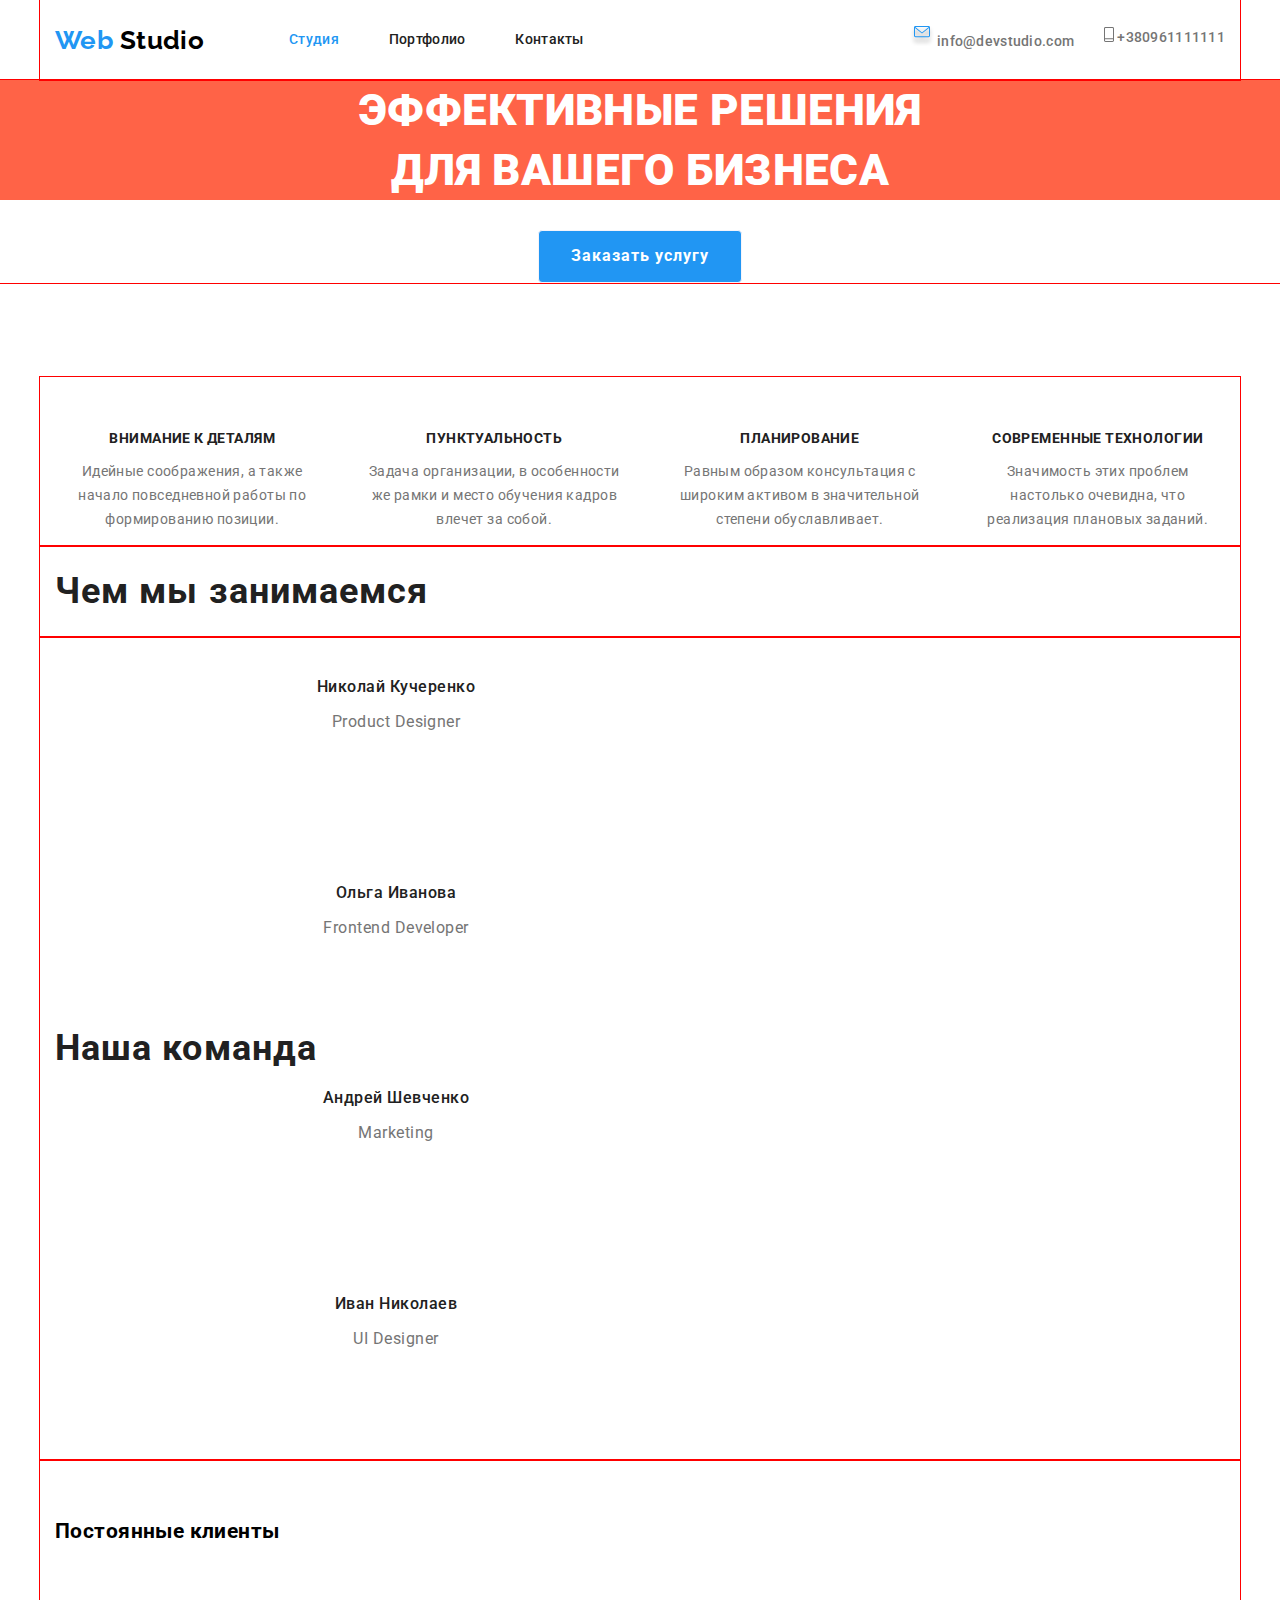
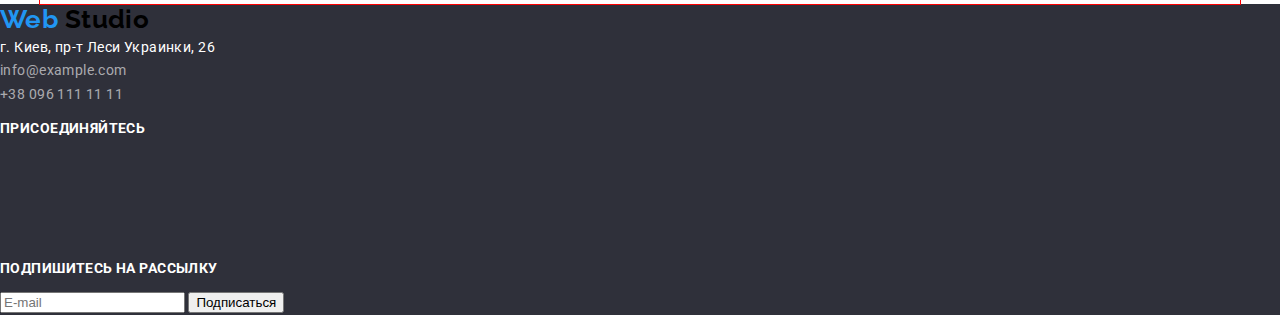
==== index.html @ f242a10a "новые правки" ====
<!DOCTYPE html>
<html lang="en">
  <head>
    <meta charset="UTF-8" />
    <meta name="viewport" content="width=device-width, initial-scale=1.0" />
    <title>ДЗ2</title>
    <link
      href="https://fonts.googleapis.com/css2?family=Raleway:wght@700&family=Roboto:wght@400;500;700;900&display=swap"
      rel="stylesheet"
    />
    <link
      rel="stylesheet"
      href="https://cdnjs.cloudflare.com/ajax/libs/normalize/8.0.1/normalize.min.css"
    />

    <link rel="stylesheet" href="./css/styles.css" />
  </head>
  <body>
    <!--Шапка сайта-->

    <header class="page-header">
      <div class="container">
        <nav class="header-nav">
          <a class="logo" href=""
            >Web
            <span class="logo-st">Studio</span>
          </a>
          <ul class="site-navigation">
            <li class="item">
              <a href="" class="link current">Студия</a>
            </li>
            <li class="item">
              <a href="./portfolio.html" class="link">Портфолио</a>
            </li>
            <li class="item"><a href="" class="link">Контакты</a></li>
          </ul>
        </nav>

        <address class="header-address">
          <ul class="contacts-nav">
            <li class="item">
              <a href="mailto:info@devstudio.com" class="link"
                ><img src="./images/envelope (hover).svg" alt="" />
                info@devstudio.com</a
              >
            </li>
            <li class="item">
              <a href="tel:+380961111111" class="link"
                ><img src="./images/Vector.svg" alt="" /> +380961111111</a
              >
            </li>
          </ul>
        </address>
      </div>
    </header>

    <main>
      <!--Header-->
      <section class="header">
        <h1 class="header-title">
          эффективные решения<br />
          для вашего бизнеса
        </h1>
        <a href="" class="button primary link"> Заказать услугу</a>
      </section>
      <!--Features-->
      <section class="features">
        <div class="container things">
          <ul class="features-list">
            <li class="item">
              <img src="./images/antenna1.svg" alt="" class="img" />
              <h3 class="title">Внимание к деталям</h3>
              <p class="features-dscrp">
                Идейные соображения, а также начало повседневной работы по
                формированию позиции.
              </p>
            </li>
            <li class="item">
              <img src="./images/clock1.svg" alt="" class="img" />
              <h3 class="title">Пунктуальность</h3>
              <p class="features-dscrp">
                Задача организации, в особенности же рамки и место обучения
                кадров влечет за собой.
              </p>
            </li>
            <li class="item">
              <img src="./images/diagram1.svg" alt="" class="img" />
              <h3 class="title">Планирование</h3>
              <p class="features-dscrp">
                Равным образом консультация с широким активом в значительной
                степени обуславливает.
              </p>
            </li>
            <li class="item">
              <img src="./images/astronaut1.svg" alt="" class="img" />
              <h3 class="title">Современные технологии</h3>
              <p class="features-dscrp">
                Значимость этих проблем настолько очевидна, что реализация
                плановых заданий.
              </p>
            </li>
          </ul>
        </div>
      </section>
      <!--Чем мы занимаемся-->
      <section class="section">
        <div class="container">
          <h2 class="section-title">Чем мы занимаемся</h2>
          <ul class="activities list">
            <li>
              <a href="" class="activities-dscrp">Десктопные приложения</a>
              <img src="./images/box1.svg" alt="" />
            </li>
            <li>
              <a href="" class="activities-dscrp">Мобильные приложения</a
              ><img src="./images/box2.svg" alt="" />
            </li>
            <li>
              <a href="" class="activities-dscrp">Дизайнерские решения</a>
              <img src="./images/box3.svg" alt="" />
            </li>
          </ul>
        </div>
      </section>
      <!--Наша команда-->
      <section class="section">
        <div class="container">
          <h2 class="section-title">Наша команда</h2>
          <ul class="command list">
            <li>
              <img src="./images/John.svg" alt="" />
              <h3 class="command-title">Николай Кучеренко</h3>
              <p class="command-dscrp">Product Designer</p>
              <ul class="social-links list">
                <li>
                  <a href="http://instagram.com" class="social" target="_blank"
                    ><img src="./images/Ellipse.svg" alt=""
                  /></a>
                </li>
                <li>
                  <a href="http://twitter.com" class="social" target="_blank"
                    ><img src="./images/Ellipse2.svg" alt=""
                  /></a>
                </li>
                <li>
                  <a href="http://facebook.com" class="social" target="_blank"
                    ><img src="./images/Ellipse3.svg" alt=""
                  /></a>
                </li>
                <li>
                  <a href="http://linkedin.com" class="social" target="_blank"
                    ><img src="./images/Ellipse4.svg" alt=""
                  /></a>
                </li>
              </ul>
            </li>
            <li>
              <img src="./images/Marta.svg" alt="" />
              <h3 class="command-title">Ольга Иванова</h3>
              <p class="command-dscrp">Frontend Developer</p>
              <ul class="social-links list">
                <li>
                  <a href="http://instagram.com" class="social" target="_blank"
                    ><img src="./images/Ellipse.svg" alt=""
                  /></a>
                </li>
                <li>
                  <a href="http://twitter.com" class="social" target="_blank"
                    ><img src="./images/Ellipse2.svg" alt=""
                  /></a>
                </li>
                <li>
                  <a href="http://facebook.com" class="social" target="_blank"
                    ><img src="./images/Ellipse3.svg" alt=""
                  /></a>
                </li>
                <li>
                  <a href="http://linkedin.com" class="social" target="_blank"
                    ><img src="./images/Ellipse4.svg" alt=""
                  /></a>
                </li>
              </ul>
            </li>
            <li>
              <img src="./images/Robert.svg" alt="" />
              <h3 class="command-title">Андрей Шевченко</h3>
              <p class="command-dscrp">Marketing</p>
              <ul class="social-links list">
                <li>
                  <a href="http://instagram.com" class="social"
                    ><img src="./images/Ellipse.svg" alt=""
                  /></a>
                </li>
                <li>
                  <a href="http://twitter.com " class="social" target="_blank"
                    ><img src="./images/Ellipse2.svg" alt=""
                  /></a>
                </li>
                <li>
                  <a href="http://facebook.com" class="social" target="_blank"
                    ><img src="./images/Ellipse3.svg" alt=""
                  /></a>
                </li>
                <li>
                  <a href="http://linkedin.com" class="social" target="_blank"
                    ><img src="./images/Ellipse4.svg" alt=""
                  /></a>
                </li>
              </ul>
            </li>
            <li>
              <img src="./images/Martin.svg" alt="" />
              <h3 class="command-title">Иван Николаев</h3>
              <p class="command-dscrp">UI Designer</p>
              <ul class="social-links list">
                <li>
                  <a href="http://instagram.com" class="social" target="_blank"
                    ><img src="./images/Ellipse.svg" alt=""
                  /></a>
                </li>
                <li>
                  <a href="http://twitter.com" class="social" target="_blank"
                    ><img src="./images/Ellipse2.svg" alt=""
                  /></a>
                </li>
                <li>
                  <a href="http://facebook.com" class="social" target="_blank"
                    ><img src="./images/Ellipse3.svg" alt=""
                  /></a>
                </li>
                <li>
                  <a href="http://linkedin.com" class="social" target="_blank"
                    ><img src="./images/Ellipse4.svg" alt=""
                  /></a>
                </li>
              </ul>
            </li>
          </ul>
        </div>
      </section>
      <!--Постоянные клиенты-->
      <section class="section">
        <div class="container">
          <h2 class="Section-title">Постоянные клиенты</h2>
          <ul class="clients list">
            <li>
              <a href=""><img src="./images/Client1.svg" alt="" /></a>
            </li>
            <li>
              <a href=""><img src="./images/Client2.svg" alt="" /></a>
            </li>
            <li>
              <a href=""><img src="./images/Client3.svg" alt="" /></a>
            </li>
            <li>
              <a href=""><img src="./images/Client4.svg" alt="" /></a>
            </li>
            <li>
              <a href=""><img src="./images/Client5.svg" alt="" /></a>
            </li>
            <li>
              <a href=""><img src="./images/Client6.svg" alt="" /></a>
            </li>
          </ul>
        </div>
      </section>
    </main>
    <!--Футер-->
    <footer class="footer">
      <a href="" class="logo">
        <span class="logo-web">Web</span>
        <span class="logo-st">Studio</span>
      </a>
      <address>
        <ul class="adress list">
          <li>
            <span class="adress-title"
              >г. Киев, пр-т Леси Украинки, 26 <br
            /></span>
          </li>
          <li>
            <a href="mailto:info@devstudio.com" class="contacts"
              >info@example.com<br
            /></a>
          </li>
          <li>
            <a href="tel:+380961111111" class="contacts"
              >+38 096 111 11 11<br
            /></a>
          </li>
        </ul>
      </address>
      <h3 class="join">Присоединяйтесь</h3>
      <ul class="social-links list">
        <li>
          <a href="http://instagram.com" class="social" target="_blank"
            ><img src="./images/Ellipse.svg" alt=""
          /></a>
        </li>
        <li>
          <a href="http://twitter.com" class="social" target="_blank"
            ><img src="./images/Ellipse2.svg" alt=""
          /></a>
        </li>
        <li>
          <a href="http://facebook.com" class="social" target="_blank"
            ><img src="./images/Ellipse3.svg" alt=""
          /></a>
        </li>
        <li>
          <a href="http://linkedin.com" class="social" target="_blank"
            ><img src="./images/Ellipse4.svg" alt=""
          /></a>
        </li>
      </ul>
      <h3 class="join-action">Подпишитесь на рассылку</h3>
      <input type="text" placeholder="E-mail" name="Email" id="Email-input" />
      <input type="submit" value="Подписаться" />
    </footer>
  </body>
</html>
---- css/styles.css ----
:root {
  --primary-text-color: #ffffff;
  --title-text-color: #212121;
  --accent: #2196f3;
  --desciption-color: #757575;
}
/*цвет основного текста 
color: #212121*/
/* цветвторичного цвета color: #757575;*/
/* color: #757575*/
/*акцент color: #2196F3;*/

html {
  box-sizing: border-box;
}

*,
*::before,
*::after {
  box-sizing: inherit;
}

body {
  background-color: #ffffff;
  font-family: Roboto, sans-serif;
  margin: 0px;
  font-family: Roboto, sans-serif;
  font-style: normal;
  font-weight: 400;
  font-size: 14px;
  line-height: 1.71;
  letter-spacing: 0.03em;
}

.list {
  list-style: none;
  padding: 0px;
  margin: 0px;
}

.header-nav {
  display: flex;
  align-items: center;
}

.logo {
  margin-right: 85px;
  font-family: Raleway;
  font-style: normal;
  font-weight: bold;
  font-size: 26px;
  line-height: 1.19;
  text-decoration: none;
  color: #2196f3;
  /*padding-top: 24px;
  padding-bottom: 25px;
  padding-left: 215px;*/
}

.container {
  margin: 0 auto;
  width: 1200px;
  padding-left: 15px;
  padding-right: 15px;
  outline: 1px solid red;
  display: flex;
  align-items: center;
  text-align: center;
}

.logo-st {
  color: #000000;
}

/* SIte nav*/
.site-navigation {
  margin-top: 0;
  margin-bottom: 0;
  padding-left: 0;
  display: flex;
  list-style-type: none;
}

.site-navigation .item:not(:first-child) {
  margin-left: 50px;
}

.site-navigation .link {
  display: block;
  color: var(--title-text-color);
  text-decoration: none;
  padding-top: 32px;
  padding-bottom: 32px;
  line-height: 1.14;
  letter-spacing: 0.02em;
  font-weight: 500;
}

.site-navigation .link:hover,
.site-navigation .link:focus {
  color: var(--accent);
}

.site-navigation .current {
  color: var(--accent);
}

.header-address {
  margin-left: auto;
}

.contacts-nav {
  display: flex;
  list-style-type: none;
  margin-top: 0;
  margin-bottom: 0;
  padding-left: 0;
}

.contacts-nav > .item:not(:first-child) {
  margin-left: 30px;
}

.contacts-nav .link {
  color: #757575;
  text-decoration: none;
  letter-spacing: 0.02em;
  font-style: normal;
  font-weight: 500;
  line-height: 1.14;
}

.contacts-nav .link:hover,
.contacts-nav .link:focus {
  color: var(--accent);
}

.section-title {
  color: var(--title-text-color);
}

.header {
  text-align: center;
  outline: 1px solid red;
}

.header-title {
  color: #ffffff;
  font-weight: 900;
  font-size: 44px;
  line-height: 1.37;
  text-transform: uppercase;
  margin-top: 0px;
  margin-bottom: 30px;
  background-color: tomato;
}

.header .link {
  font-weight: bold;
  font-size: 16px;
  line-height: 30px;
  letter-spacing: 0.06em;
  text-decoration: none;
}

.container.things {
  margin: 0 auto;
  width: 1200px;
  padding-left: 15px;
  padding-right: 15px;
  display: flex;
  align-items: center;
  text-align: center;
}

.features {
  padding-top: 94px;
}

.features-list {
  list-style: none;
  display: flex;
  padding-left: 0;
  margin-top: 0;
  margin-bottom: 0;
  align-items: center;
}

.features-list.item {
  min-width: 270px;
}

.features-list .item:not(:first-child) {
  margin-left: 30px;
}
.features-list .title {
  color: var(--title-text-color);
  font-family: Roboto;
  font-weight: bold;
  font-size: 14px;
  line-height: 1.14;
  letter-spacing: 0.03em;
  text-transform: uppercase;
}

.title {
  font-weight: 700;
  font-size: 14px;
  line-height: 1.14;
  text-transform: uppercase;
  margin-top: 30px;
  margin-bottom: 0px;
}

.features.features-dscrp {
  margin-top: 10px;
  margin-bottom: 0;
}

.header .link {
  color: #ffffff;
}

.section-title {
  font-weight: bold;
  font-size: 36px;
  line-height: 0.86;
  text-align: center;
  letter-spacing: 0.03em;
}

.features .title {
  font-weight: bold;
  font-size: 14px;
  line-height: 1.14;
  letter-spacing: 0.03em;
  text-transform: uppercase;
}

.activities-dscrp {
  color: var(--primary-text-color);
  font-weight: bold;
  font-size: 14px;
  line-height: 1.14;
  text-align: center;
  letter-spacing: 0.03em;
  text-transform: uppercase;
  text-decoration: none;
}

.command-title {
  font-weight: 500;
  font-size: 16px;
  line-height: 1.19;
  letter-spacing: 0.03em;
}

.command-dscrp {
  font-size: 16px;
  line-height: 1.19;
  letter-spacing: 0.03em;
}

.variables {
  font-weight: 500;
  text-align: center;
  letter-spacing: 0.03em;
  font-family: Roboto, sans-serif;
  font-size: 16px;
  line-height: 1.88;
}

.text {
  font-family: Roboto;
  font-style: normal;
  font-weight: 500;
  font-size: 16px;
  line-height: 1.88;
  text-align: center;
  letter-spacing: 0.03em;
}
.button {
}

.button-secondary {
  color: var(--title-text-color);
  background-color: #f5f4fa;
  font-size: 16px;
  line-height: 1.88;
  border-radius: 4px;
  padding-top: 10px;
  padding-right: 32px;
  padding-bottom: 10px;
  padding-left: 32px;
  display: inline-block;
  min-width: 200px;

  border: 1px solid transparent;
}

.button.primary {
  color: var(--primary-text-color);
  background-color: var(--accent);
  font-weight: 700;
  font-size: 16px;
  line-height: 1.88;
  align-items: center;
  letter-spacing: 0.06em;
  border-radius: 4px;
  text-decoration: none;
  min-width: 200px;
  padding: 10px 32px;
  display: inline-block;
  min-width: 200px;
  text-align: center;
  border: 1px solid #f5f4fa;
}

.features-dscrp {
  color: var(--desciption-color);
}

.command-title {
  color: var(--title-text-color);
}

.command-dscrp {
  color: var(--desciption-color);
}

.social {
  text-decoration: none;
}

.adress-title {
  color: var(--primary-text-color);
  font-size: 14px;
  line-height: 1.7;
  letter-spacing: 0.03em;
}

.contacts {
  color: rgba(255, 255, 255, 0.6);
  font-size: 14px;
  line-height: 1.7;
  letter-spacing: 0.03em;
  text-decoration: none;
}

.join {
  color: var(--primary-text-color);
  ont-weight: bold;
  font-size: 14px;
  line-height: 1.14;
  letter-spacing: 0.03em;
  text-transform: uppercase;
}

.join-action {
  color: var(--primary-text-color);
  font-weight: bold;
  font-size: 14px;
  line-height: 1.14;
  letter-spacing: 0.03em;
  text-transform: uppercase;
}

.category-title {
  color: var(--title-text-color);
}

.examples-title {
  color: var(--title-text-color);
  font-weight: bold;
  font-size: 18px;
  line-height: 2;
  letter-spacing: 0.06em;
  text-decoration: none;
}

.examples-dscrp {
  color: var(--desciption-color);
  font-size: 16px;
  line-height: 1.88;
  letter-spacing: 0.03em;
  text-decoration: none;
}

.examples .list {
  text-decoration: none;
}

.underline {
  text-decoration: none;
}

.footer {
  background-color: #2f303a;
}

.contacts {
  font-style: normal;
  font-size: 14px;
  line-height: 1.7;
  letter-spacing: 0.03em;
}

.adress-title {
  font-style: normal;
  font-size: 14px;
  line-height: 1.7;
  letter-spacing: 0.03em;
}
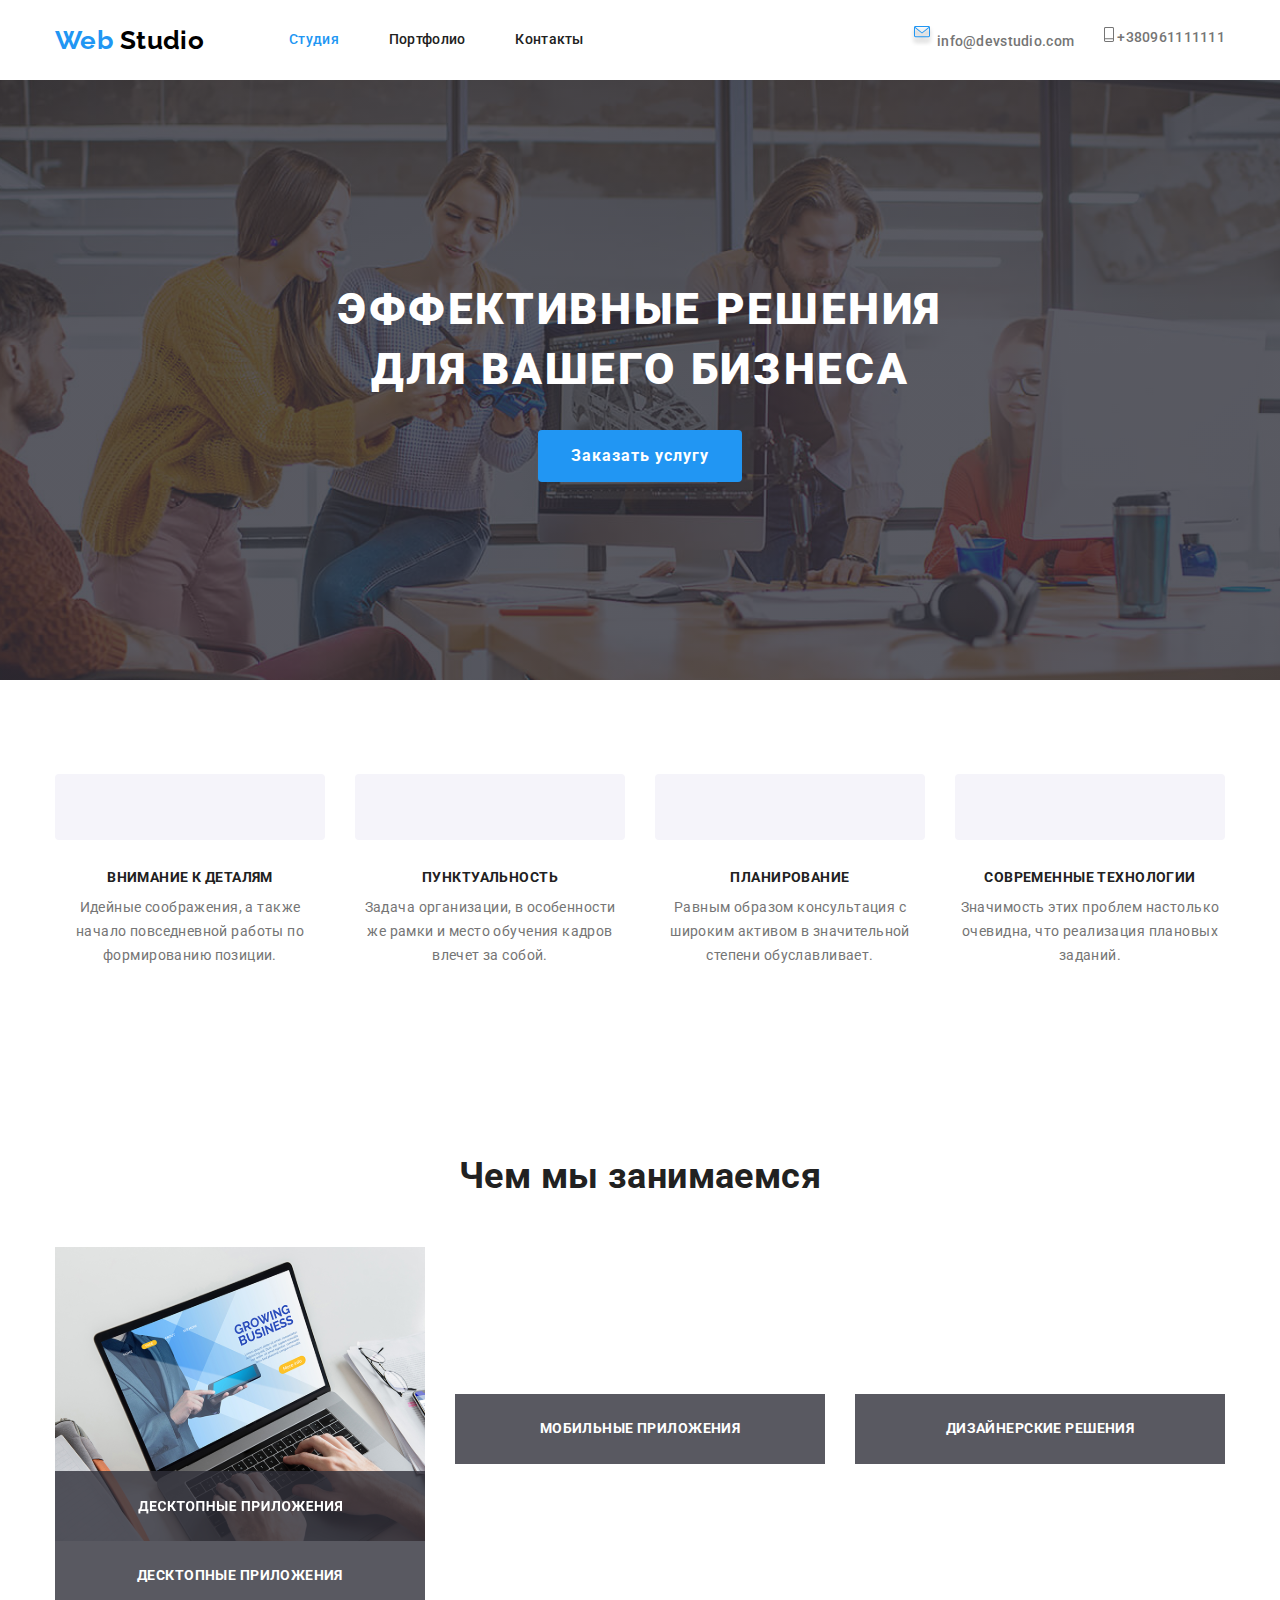
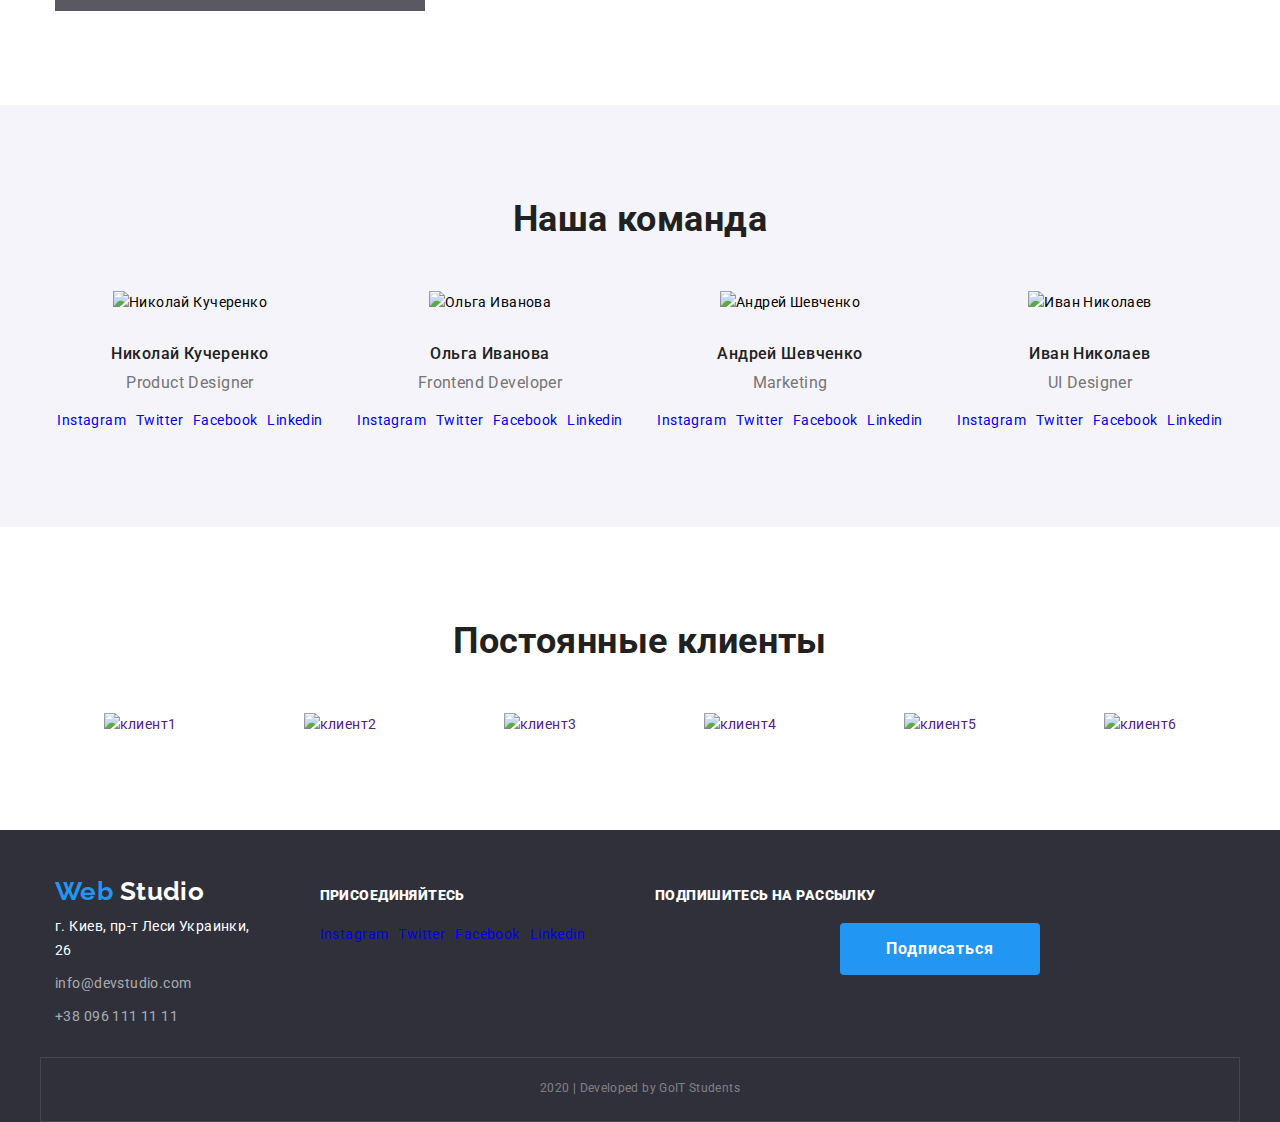
==== commit 40c84c57: "добавил фоны и новые правки" ====
--- a/index.html
+++ b/index.html
@@ -1,53 +1,54 @@
 <!DOCTYPE html>
-<html lang="en">
+<html lang="ru">
   <head>
     <meta charset="UTF-8" />
     <meta name="viewport" content="width=device-width, initial-scale=1.0" />
-    <title>ДЗ2</title>
+    <title>Дз3</title>
     <link
-      href="https://fonts.googleapis.com/css2?family=Raleway:wght@700&family=Roboto:wght@400;500;700;900&display=swap"
+      href="https://fonts.googleapis.com/css2?family=Raleway:wght@700&family=Roboto:wght@400;500;700&display=swap"
       rel="stylesheet"
     />
     <link
       rel="stylesheet"
-      href="https://cdnjs.cloudflare.com/ajax/libs/normalize/8.0.1/normalize.min.css"
+      href="https://cdnjs.cloudflare.com/ajax/libs/modern-normalize/0.6.0/modern-normalize.css"
     />
-
     <link rel="stylesheet" href="./css/styles.css" />
   </head>
+
   <body>
-    <!--Шапка сайта-->
-
+    <!-- Шапка страницы -->
     <header class="page-header">
-      <div class="container">
+      <div class="container header">
         <nav class="header-nav">
-          <a class="logo" href=""
-            >Web
-            <span class="logo-st">Studio</span>
+          <a class="logo" href="./index.html">
+            Web
+            <span class="studio">Studio</span>
           </a>
           <ul class="site-navigation">
             <li class="item">
-              <a href="" class="link current">Студия</a>
+              <a href="./index.html" class="link current">Студия</a>
             </li>
             <li class="item">
               <a href="./portfolio.html" class="link">Портфолио</a>
             </li>
-            <li class="item"><a href="" class="link">Контакты</a></li>
+            <li class="item">
+              <a href="" class="link">Контакты</a>
+            </li>
           </ul>
         </nav>
-
         <address class="header-address">
-          <ul class="contacts-nav">
-            <li class="item">
-              <a href="mailto:info@devstudio.com" class="link"
-                ><img src="./images/envelope (hover).svg" alt="" />
-                info@devstudio.com</a
-              >
-            </li>
-            <li class="item">
-              <a href="tel:+380961111111" class="link"
-                ><img src="./images/Vector.svg" alt="" /> +380961111111</a
-              >
+          <ul class="site-contacts">
+            <li class="item">
+              <a href="mailto:info@devstudio.com" class="link">
+                <img src="./images/envelope (hover).svg" alt="Отправить мейл" />
+                info@devstudio.com
+              </a>
+            </li>
+            <li class="item">
+              <a href="tel:+380961111111" class="link">
+                <img src="./images/Vector.svg" alt="Позвонить" />
+                +380961111111
+              </a>
             </li>
           </ul>
         </address>
@@ -55,46 +56,47 @@
     </header>
 
     <main>
-      <!--Header-->
-      <section class="header">
-        <h1 class="header-title">
+      <!--Начало контента-->
+      <section class="hero">
+        <h1 class="hero-title">
           эффективные решения<br />
           для вашего бизнеса
         </h1>
-        <a href="" class="button primary link"> Заказать услугу</a>
-      </section>
-      <!--Features-->
-      <section class="features">
-        <div class="container things">
-          <ul class="features-list">
-            <li class="item">
-              <img src="./images/antenna1.svg" alt="" class="img" />
-              <h3 class="title">Внимание к деталям</h3>
-              <p class="features-dscrp">
+        <a class="button primary" href="">Заказать услугу</a>
+      </section>
+      <!--Наши функции-->
+      <section class="section">
+        <div class="container features">
+          <h2 class="section-title invisible">Наши функции</h2>
+          <ul class="section-list">
+            <li class="item">
+              <img src="./images/antenna1.svg" alt="" class="border-img" />
+              <h3 class="section-subtitle">Внимание к деталям</h3>
+              <p class="function-description">
                 Идейные соображения, а также начало повседневной работы по
                 формированию позиции.
               </p>
             </li>
             <li class="item">
-              <img src="./images/clock1.svg" alt="" class="img" />
-              <h3 class="title">Пунктуальность</h3>
-              <p class="features-dscrp">
+              <img src="./images/clock1.svg" alt="" class="border-img" />
+              <h3 class="section-subtitle">Пунктуальность</h3>
+              <p class="function-description">
                 Задача организации, в особенности же рамки и место обучения
                 кадров влечет за собой.
               </p>
             </li>
             <li class="item">
-              <img src="./images/diagram1.svg" alt="" class="img" />
-              <h3 class="title">Планирование</h3>
-              <p class="features-dscrp">
+              <img src="./images/diagram1.svg" alt="" class="border-img" />
+              <h3 class="section-subtitle">Планирование</h3>
+              <p class="function-description">
                 Равным образом консультация с широким активом в значительной
                 степени обуславливает.
               </p>
             </li>
             <li class="item">
-              <img src="./images/astronaut1.svg" alt="" class="img" />
-              <h3 class="title">Современные технологии</h3>
-              <p class="features-dscrp">
+              <img src="./images/astronaut1.svg" alt="" class="border-img" />
+              <h3 class="section-subtitle">Современные технологии</h3>
+              <p class="function-description">
                 Значимость этих проблем настолько очевидна, что реализация
                 плановых заданий.
               </p>
@@ -104,134 +106,148 @@
       </section>
       <!--Чем мы занимаемся-->
       <section class="section">
-        <div class="container">
+        <div class="container works">
           <h2 class="section-title">Чем мы занимаемся</h2>
-          <ul class="activities list">
-            <li>
-              <a href="" class="activities-dscrp">Десктопные приложения</a>
-              <img src="./images/box1.svg" alt="" />
-            </li>
-            <li>
-              <a href="" class="activities-dscrp">Мобильные приложения</a
-              ><img src="./images/box2.svg" alt="" />
-            </li>
-            <li>
-              <a href="" class="activities-dscrp">Дизайнерские решения</a>
-              <img src="./images/box3.svg" alt="" />
+          <ul class="section-list">
+            <li class="item">
+              <a class="link" href="">
+                <img src="./images/box1.svg" alt="" width="370" class="img" />
+              </a>
+              <h3 class="section-subtitle work">Десктопные приложения</h3>
+            </li>
+            <li class="item">
+              <a class="link" href="">
+                <img src="./images/box2.svg" alt="" width="370" class="img" />
+              </a>
+              <h3 class="section-subtitle work">Мобильные приложения</h3>
+            </li>
+            <li class="item">
+              <a class="link" href="">
+                <img src="./images/box3.svg" alt="" width="370" class="img" />
+              </a>
+              <h3 class="section-subtitle work">Дизайнерские решения</h3>
             </li>
           </ul>
         </div>
       </section>
       <!--Наша команда-->
-      <section class="section">
-        <div class="container">
+      <section class="section team-section">
+        <div class="container team">
           <h2 class="section-title">Наша команда</h2>
-          <ul class="command list">
-            <li>
-              <img src="./images/John.svg" alt="" />
-              <h3 class="command-title">Николай Кучеренко</h3>
-              <p class="command-dscrp">Product Designer</p>
-              <ul class="social-links list">
-                <li>
-                  <a href="http://instagram.com" class="social" target="_blank"
-                    ><img src="./images/Ellipse.svg" alt=""
-                  /></a>
-                </li>
-                <li>
-                  <a href="http://twitter.com" class="social" target="_blank"
-                    ><img src="./images/Ellipse2.svg" alt=""
-                  /></a>
-                </li>
-                <li>
-                  <a href="http://facebook.com" class="social" target="_blank"
-                    ><img src="./images/Ellipse3.svg" alt=""
-                  /></a>
-                </li>
-                <li>
-                  <a href="http://linkedin.com" class="social" target="_blank"
-                    ><img src="./images/Ellipse4.svg" alt=""
-                  /></a>
+          <ul class="section-list">
+            <li class="item">
+              <img
+                src="./images/John.svg"
+                alt="Николай Кучеренко"
+                width="270"
+              />
+              <h3 class="section-subtitle team">Николай Кучеренко</h3>
+              <p class="position">Product Designer</p>
+              <ul class="icon">
+                <li class="icon-item">
+                  <a class="social-links" href="https://www.instagram.com/">
+                    Instagram
+                  </a>
+                </li>
+                <li class="icon-item">
+                  <a class="social-links" href="https://twitter.com/"
+                    >Twitter
+                  </a>
+                </li>
+                <li class="icon-item">
+                  <a class="social-links" href="https://www.facebook.com/">
+                    Facebook
+                  </a>
+                </li>
+                <li class="icon-item">
+                  <a class="social-links" href="https://www.linkedin.com/">
+                    Linkedin
+                  </a>
                 </li>
               </ul>
             </li>
-            <li>
-              <img src="./images/Marta.svg" alt="" />
-              <h3 class="command-title">Ольга Иванова</h3>
-              <p class="command-dscrp">Frontend Developer</p>
-              <ul class="social-links list">
-                <li>
-                  <a href="http://instagram.com" class="social" target="_blank"
-                    ><img src="./images/Ellipse.svg" alt=""
-                  /></a>
-                </li>
-                <li>
-                  <a href="http://twitter.com" class="social" target="_blank"
-                    ><img src="./images/Ellipse2.svg" alt=""
-                  /></a>
-                </li>
-                <li>
-                  <a href="http://facebook.com" class="social" target="_blank"
-                    ><img src="./images/Ellipse3.svg" alt=""
-                  /></a>
-                </li>
-                <li>
-                  <a href="http://linkedin.com" class="social" target="_blank"
-                    ><img src="./images/Ellipse4.svg" alt=""
-                  /></a>
+            <li class="item">
+              <img src="./images/Marta.svg" alt="Ольга Иванова" width="270" />
+              <h3 class="section-subtitle team">Ольга Иванова</h3>
+              <p class="position">Frontend Developer</p>
+              <ul class="icon">
+                <li class="icon-item">
+                  <a class="social-links" href="https://www.instagram.com/">
+                    Instagram
+                  </a>
+                </li>
+                <li class="icon-item">
+                  <a class="social-links" href="https://twitter.com/"
+                    >Twitter
+                  </a>
+                </li>
+                <li class="icon-item">
+                  <a class="social-links" href="https://www.facebook.com/">
+                    Facebook
+                  </a>
+                </li>
+                <li class="icon-item">
+                  <a class="social-links" href="https://www.linkedin.com/">
+                    Linkedin
+                  </a>
                 </li>
               </ul>
             </li>
-            <li>
-              <img src="./images/Robert.svg" alt="" />
-              <h3 class="command-title">Андрей Шевченко</h3>
-              <p class="command-dscrp">Marketing</p>
-              <ul class="social-links list">
-                <li>
-                  <a href="http://instagram.com" class="social"
-                    ><img src="./images/Ellipse.svg" alt=""
-                  /></a>
-                </li>
-                <li>
-                  <a href="http://twitter.com " class="social" target="_blank"
-                    ><img src="./images/Ellipse2.svg" alt=""
-                  /></a>
-                </li>
-                <li>
-                  <a href="http://facebook.com" class="social" target="_blank"
-                    ><img src="./images/Ellipse3.svg" alt=""
-                  /></a>
-                </li>
-                <li>
-                  <a href="http://linkedin.com" class="social" target="_blank"
-                    ><img src="./images/Ellipse4.svg" alt=""
-                  /></a>
+            <li class="item">
+              <img
+                src="./images/Martin.svg"
+                alt="Андрей Шевченко"
+                width="270"
+              />
+              <h3 class="section-subtitle team">Андрей Шевченко</h3>
+              <p class="position">Marketing</p>
+              <ul class="icon">
+                <li class="icon-item">
+                  <a class="social-links" href="https://www.instagram.com/">
+                    Instagram
+                  </a>
+                </li>
+                <li class="icon-item">
+                  <a class="social-links" href="https://twitter.com/"
+                    >Twitter
+                  </a>
+                </li>
+                <li class="icon-item">
+                  <a class="social-links" href="https://www.facebook.com/">
+                    Facebook
+                  </a>
+                </li>
+                <li class="icon-item">
+                  <a class="social-links" href="https://www.linkedin.com/">
+                    Linkedin
+                  </a>
                 </li>
               </ul>
             </li>
-            <li>
-              <img src="./images/Martin.svg" alt="" />
-              <h3 class="command-title">Иван Николаев</h3>
-              <p class="command-dscrp">UI Designer</p>
-              <ul class="social-links list">
-                <li>
-                  <a href="http://instagram.com" class="social" target="_blank"
-                    ><img src="./images/Ellipse.svg" alt=""
-                  /></a>
-                </li>
-                <li>
-                  <a href="http://twitter.com" class="social" target="_blank"
-                    ><img src="./images/Ellipse2.svg" alt=""
-                  /></a>
-                </li>
-                <li>
-                  <a href="http://facebook.com" class="social" target="_blank"
-                    ><img src="./images/Ellipse3.svg" alt=""
-                  /></a>
-                </li>
-                <li>
-                  <a href="http://linkedin.com" class="social" target="_blank"
-                    ><img src="./images/Ellipse4.svg" alt=""
-                  /></a>
+            <li class="item">
+              <img src="./images/Robert.svg" alt="Иван Николаев" width="270" />
+              <h3 class="section-subtitle team">Иван Николаев</h3>
+              <p class="position">UI Designer</p>
+              <ul class="icon">
+                <li class="icon-item">
+                  <a class="social-links" href="https://www.instagram.com/">
+                    Instagram
+                  </a>
+                </li>
+                <li class="icon-item">
+                  <a class="social-links" href="https://twitter.com/"
+                    >Twitter
+                  </a>
+                </li>
+                <li class="icon-item">
+                  <a class="social-links" href="https://www.facebook.com/">
+                    Facebook
+                  </a>
+                </li>
+                <li class="icon-item">
+                  <a class="social-links" href="https://www.linkedin.com/">
+                    Linkedin
+                  </a>
                 </li>
               </ul>
             </li>
@@ -240,82 +256,100 @@
       </section>
       <!--Постоянные клиенты-->
       <section class="section">
-        <div class="container">
-          <h2 class="Section-title">Постоянные клиенты</h2>
-          <ul class="clients list">
-            <li>
-              <a href=""><img src="./images/Client1.svg" alt="" /></a>
-            </li>
-            <li>
-              <a href=""><img src="./images/Client2.svg" alt="" /></a>
-            </li>
-            <li>
-              <a href=""><img src="./images/Client3.svg" alt="" /></a>
-            </li>
-            <li>
-              <a href=""><img src="./images/Client4.svg" alt="" /></a>
-            </li>
-            <li>
-              <a href=""><img src="./images/Client5.svg" alt="" /></a>
-            </li>
-            <li>
-              <a href=""><img src="./images/Client6.svg" alt="" /></a>
+        <div class="container clients">
+          <h2 class="section-title">Постоянные клиенты</h2>
+          <ul class="section-list clients">
+            <li class="item">
+              <a class="link" href="">
+                <img src="./images/Client1.svg" alt="клиент1" />
+              </a>
+            </li>
+            <li class="item">
+              <a class="link" href="">
+                <img src="./images/Client2.svg" alt="клиент2" />
+              </a>
+            </li>
+            <li class="item">
+              <a class="link" href="">
+                <img src="./images/Client3.svg" alt="клиент3" />
+              </a>
+            </li>
+            <li class="item">
+              <a class="link" href="">
+                <img src="./images/Client4.svg" alt="клиент4" />
+              </a>
+            </li>
+            <li class="item">
+              <a class="link" href="">
+                <img src="./images/Client5.svg" alt="клиент5" />
+              </a>
+            </li>
+            <li class="item">
+              <a class="link" href="">
+                <img src="./images/Client6.svg" alt="клиент6" />
+              </a>
             </li>
           </ul>
         </div>
       </section>
     </main>
-    <!--Футер-->
-    <footer class="footer">
-      <a href="" class="logo">
-        <span class="logo-web">Web</span>
-        <span class="logo-st">Studio</span>
-      </a>
-      <address>
-        <ul class="adress list">
-          <li>
-            <span class="adress-title"
-              >г. Киев, пр-т Леси Украинки, 26 <br
-            /></span>
-          </li>
-          <li>
-            <a href="mailto:info@devstudio.com" class="contacts"
-              >info@example.com<br
-            /></a>
-          </li>
-          <li>
-            <a href="tel:+380961111111" class="contacts"
-              >+38 096 111 11 11<br
-            /></a>
-          </li>
-        </ul>
-      </address>
-      <h3 class="join">Присоединяйтесь</h3>
-      <ul class="social-links list">
-        <li>
-          <a href="http://instagram.com" class="social" target="_blank"
-            ><img src="./images/Ellipse.svg" alt=""
-          /></a>
-        </li>
-        <li>
-          <a href="http://twitter.com" class="social" target="_blank"
-            ><img src="./images/Ellipse2.svg" alt=""
-          /></a>
-        </li>
-        <li>
-          <a href="http://facebook.com" class="social" target="_blank"
-            ><img src="./images/Ellipse3.svg" alt=""
-          /></a>
-        </li>
-        <li>
-          <a href="http://linkedin.com" class="social" target="_blank"
-            ><img src="./images/Ellipse4.svg" alt=""
-          /></a>
-        </li>
-      </ul>
-      <h3 class="join-action">Подпишитесь на рассылку</h3>
-      <input type="text" placeholder="E-mail" name="Email" id="Email-input" />
-      <input type="submit" value="Подписаться" />
+    <!-- Подвал страницы -->
+    <footer>
+      <div class="container for-footer">
+        <div class="container-address">
+          <a class="logo for-footer" href="./index.html">
+            Web
+            <span class="in-footer">Studio</span>
+          </a>
+          <address class="address-box">
+            <ul class="address-footer">
+              <li class="address-item">
+                <a class="address" href="https://goo.gl/maps/L6xQnXcVUkstuExL9"
+                  >г. Киев, пр-т Леси Украинки, 26
+                </a>
+              </li>
+              <li class="address-item">
+                <a class="link" href="mailto:info@devstudio.com"
+                  >info@devstudio.com
+                </a>
+              </li>
+              <li class="address-item">
+                <a class="link" href="tel:+380961111111">+38 096 111 11 11 </a>
+              </li>
+            </ul>
+          </address>
+        </div>
+        <div class="container-social">
+          <span class="footer-text"><b>присоединяйтесь</b></span>
+          <ul class="footer social-links">
+            <li class="social-item">
+              <a class="social-links" href="https://www.instagram.com/">
+                Instagram
+              </a>
+            </li>
+            <li class="social-item">
+              <a class="social-links" href="https://twitter.com/">Twitter</a>
+            </li>
+            <li class="social-item">
+              <a class="social-links" href="https://www.facebook.com/"
+                >Facebook</a
+              >
+            </li>
+            <li class="social-item">
+              <a class="social-links" href="https://www.linkedin.com/"
+                >Linkedin</a
+              >
+            </li>
+          </ul>
+        </div>
+        <div class="container-form">
+          <span class="footer-text"><b>Подпишитесь на рассылку</b></span>
+          <a class="button primary" href="">Подписаться</a>
+        </div>
+      </div>
+      <div class="container-developed">
+        <p class="developed-by">2020 | Developed by GoIT Students</p>
+      </div>
     </footer>
   </body>
 </html>
--- a/css/styles.css
+++ b/css/styles.css
@@ -1,14 +1,18 @@
+/* цвет фона кнопки, ссылок в фокусе - #2196F3
+цвет фона страницы, текста героя, текста кнопки, подписи боксов в фокусе - #FFFFFF
+цвет описания функций, должностей в команде, контактов в хедере - #757575
+цвет текста заголовков, имен членов команды, ссылок навигации - #212121
+цвет части логотипа - #000000 
+цвет контактов в футере - rgba(255, 255, 255, 0.6); 
+цвет фона неактивных кнопок в фильтре портфолио, фона секции команды - #F5F4FA; */
 :root {
-  --primary-text-color: #ffffff;
-  --title-text-color: #212121;
-  --accent: #2196f3;
-  --desciption-color: #757575;
-}
-/*цвет основного текста 
-color: #212121*/
-/* цветвторичного цвета color: #757575;*/
-/* color: #757575*/
-/*акцент color: #2196F3;*/
+  --button-background-links-color: #2196f3;
+  --body-background-button-font-color: #ffffff;
+  --features-header-contacts-color: #757575;
+  --headers-names-links-color: #212121;
+  --footer-contacts-color: rgba(255, 255, 255, 0.6);
+  --team-background-portfolio-filters-color: #f5f4fa;
+}
 
 html {
   box-sizing: border-box;
@@ -21,9 +25,6 @@
 }
 
 body {
-  background-color: #ffffff;
-  font-family: Roboto, sans-serif;
-  margin: 0px;
   font-family: Roboto, sans-serif;
   font-style: normal;
   font-weight: 400;
@@ -32,53 +33,53 @@
   letter-spacing: 0.03em;
 }
 
-.list {
-  list-style: none;
-  padding: 0px;
-  margin: 0px;
-}
+.container {
+  margin: 0 auto;
+  width: 1200px;
+  padding-left: 15px;
+  padding-right: 15px;
+  align-items: center;
+  text-align: center;
+}
+
+/*Шапка сайта*/
 
 .header-nav {
   display: flex;
   align-items: center;
 }
 
+.container.header {
+  margin: 0 auto;
+  width: 1200px;
+  padding-left: 15px;
+  padding-right: 15px;
+  display: flex;
+  align-items: center;
+  text-align: center;
+}
+
 .logo {
-  margin-right: 85px;
-  font-family: Raleway;
+  font-family: Raleway, sans-serif;
   font-style: normal;
-  font-weight: bold;
+  font-weight: 700;
   font-size: 26px;
   line-height: 1.19;
-  text-decoration: none;
   color: #2196f3;
-  /*padding-top: 24px;
-  padding-bottom: 25px;
-  padding-left: 215px;*/
-}
-
-.container {
-  margin: 0 auto;
-  width: 1200px;
-  padding-left: 15px;
-  padding-right: 15px;
-  outline: 1px solid red;
-  display: flex;
-  align-items: center;
-  text-align: center;
-}
-
-.logo-st {
+  text-decoration: none;
+  margin-right: 85px;
+}
+
+.studio {
   color: #000000;
 }
 
-/* SIte nav*/
 .site-navigation {
-  margin-top: 0;
-  margin-bottom: 0;
-  padding-left: 0;
-  display: flex;
   list-style-type: none;
+  margin-top: 0;
+  margin-bottom: 0;
+  padding-left: 0;
+  display: flex;
 }
 
 .site-navigation .item:not(:first-child) {
@@ -86,328 +87,541 @@
 }
 
 .site-navigation .link {
-  display: block;
-  color: var(--title-text-color);
-  text-decoration: none;
   padding-top: 32px;
   padding-bottom: 32px;
+  display: block;
+  font-weight: 500;
   line-height: 1.14;
   letter-spacing: 0.02em;
-  font-weight: 500;
+  text-decoration: none;
+  color: var(--headers-names-links-color);
 }
 
 .site-navigation .link:hover,
 .site-navigation .link:focus {
-  color: var(--accent);
+  color: var(--button-background-links-color);
 }
 
 .site-navigation .current {
-  color: var(--accent);
+  color: var(--button-background-links-color);
 }
 
 .header-address {
   margin-left: auto;
 }
 
-.contacts-nav {
-  display: flex;
+.site-contacts {
   list-style-type: none;
   margin-top: 0;
   margin-bottom: 0;
   padding-left: 0;
-}
-
-.contacts-nav > .item:not(:first-child) {
+  display: flex;
+}
+
+.site-contacts > .item:not(:first-child) {
   margin-left: 30px;
 }
 
-.contacts-nav .link {
-  color: #757575;
-  text-decoration: none;
-  letter-spacing: 0.02em;
+.site-contacts .link {
   font-style: normal;
   font-weight: 500;
   line-height: 1.14;
-}
-
-.contacts-nav .link:hover,
-.contacts-nav .link:focus {
-  color: var(--accent);
-}
-
-.section-title {
-  color: var(--title-text-color);
-}
-
-.header {
-  text-align: center;
-  outline: 1px solid red;
-}
-
-.header-title {
+  letter-spacing: 0.02em;
+  text-decoration: none;
+  color: var(--features-header-contacts-color);
+}
+
+.site-contacts .link:hover,
+.site-contacts .link:focus {
+  color: var(--button-background-links-color);
+}
+/*Подвал страницы*/
+
+.container.for-footer {
+  margin: 0 auto;
+  width: 1200px;
+  padding-left: 15px;
+  padding-right: 15px;
+  display: flex;
+  align-items: baseline;
+}
+
+.container-address {
+  display: flex;
+  flex-direction: column;
+  min-width: 69px;
+  padding-top: 45px;
+  padding-bottom: 28px;
+}
+
+.logo.for-footer {
+  margin-right: 0;
+  text-align: start;
+}
+
+.logo .in-footer {
   color: #ffffff;
+}
+
+.address-box {
+  margin-top: 8px;
+}
+
+.address-footer {
+  font-style: normal;
+  line-height: 1.71;
+  list-style-type: none;
+  text-decoration: none;
+  text-align: start;
+  padding-left: 0;
+  margin-bottom: 0;
+  margin-top: 0;
+}
+
+.address-item:not(:first-child) {
+  margin-top: 9px;
+}
+
+.address {
+  text-decoration: none;
+  color: var(--body-background-button-font-color);
+}
+
+.address-footer .link {
+  text-decoration: none;
+  color: var(--footer-contacts-color);
+}
+
+.container-social {
+  min-width: 206px;
+  display: flex;
+  flex-direction: column;
+  padding-top: 57px;
+  margin-left: 69px;
+}
+
+.footer-text {
+  display: block;
+  font-weight: 700;
+  line-height: 16px;
+  text-align: left;
+  text-transform: uppercase;
+  color: var(--body-background-button-font-color);
+}
+
+.footer.social-links {
+  list-style: none;
+  text-decoration: none;
+  padding-left: 0;
+  margin-top: 20px;
+  margin-bottom: 0;
+  display: flex;
+  justify-content: start;
+}
+
+.footer.social-links .social-item:not(:first-child) {
+  margin-left: 10px;
+}
+
+.footer .social-links:hover,
+.footer .social-links:focus {
+  color: var(--button-background-links-color);
+}
+
+.container-form {
+  margin-right: 0;
+  margin-left: 94px;
+  min-width: 570px;
+  padding-top: 57px;
+}
+
+.container-developed {
+  margin: 0 auto;
+  width: 1200px;
+  padding-left: 15px;
+  padding-right: 15px;
+  padding-top: 18px;
+  padding-bottom: 21px;
+  align-items: center;
+  text-align: center;
+  border: 1px solid rgba(255, 255, 255, 0.1);
+}
+
+.developed-by {
+  font-size: 12px;
+  line-height: 2;
+  text-align: center;
+  letter-spacing: 0.03em;
+  color: rgba(255, 255, 255, 0.4);
+  margin-top: 0;
+  margin-bottom: 0;
+}
+
+.container-form > .button.primary {
+  margin-top: 20px;
+}
+
+/*Кнопка*/
+
+.button.primary {
+  font-weight: 700;
+  font-size: 16px;
+  line-height: 1.87;
+  align-items: center;
+  text-align: center;
+  letter-spacing: 0.06em;
+  text-decoration: none;
+  display: inline-block;
+  min-width: 200px;
+  padding: 10px 32px;
+  border: 1px solid transparent;
+  border-radius: 4px;
+  color: var(--body-background-button-font-color);
+  background-color: var(--button-background-links-color);
+}
+
+/*Герой*/
+
+.hero {
+  text-align: center;
+
+  max-width: 1600px;
+  height: 600px;
+  margin-left: auto;
+  margin-right: auto;
+  padding-top: 200px;
+  padding-bottom: 200px;
+  background-image: linear-gradient(
+      to right,
+      rgba(47, 48, 58, 0.8),
+      rgba(47, 48, 58, 0.8)
+    ),
+    url(../images/Hero-img.png);
+  background-size: cover;
+  background-repeat: no-repeat;
+  background-position: center;
+}
+
+.hero-title {
   font-weight: 900;
   font-size: 44px;
-  line-height: 1.37;
+  line-height: 1.36;
+  letter-spacing: 0.06em;
   text-transform: uppercase;
-  margin-top: 0px;
+  margin-top: 0;
   margin-bottom: 30px;
-  background-color: tomato;
-}
-
-.header .link {
-  font-weight: bold;
-  font-size: 16px;
-  line-height: 30px;
-  letter-spacing: 0.06em;
-  text-decoration: none;
-}
-
-.container.things {
-  margin: 0 auto;
-  width: 1200px;
-  padding-left: 15px;
-  padding-right: 15px;
-  display: flex;
-  align-items: center;
-  text-align: center;
-}
-
-.features {
-  padding-top: 94px;
-}
-
-.features-list {
-  list-style: none;
-  display: flex;
-  padding-left: 0;
-  margin-top: 0;
-  margin-bottom: 0;
-  align-items: center;
-}
-
-.features-list.item {
-  min-width: 270px;
-}
-
-.features-list .item:not(:first-child) {
-  margin-left: 30px;
-}
-.features-list .title {
-  color: var(--title-text-color);
-  font-family: Roboto;
-  font-weight: bold;
-  font-size: 14px;
-  line-height: 1.14;
-  letter-spacing: 0.03em;
-  text-transform: uppercase;
-}
-
-.title {
+  color: var(--body-background-button-font-color);
+}
+
+/*Особенности*/
+
+.section-title {
+  font-weight: 700;
+  font-size: 36px;
+  line-height: 1.16;
+  text-align: center;
+  color: var(--headers-names-links-color);
+  margin-top: 0;
+  margin-bottom: 0;
+}
+
+.img {
+  display: block;
+}
+
+.border-img {
+  display: block;
+  padding: 33px 100px;
+  background: #f5f4fa;
+  border-radius: 4px;
+}
+
+.section-title.invisible {
+  display: none;
+}
+
+.section-subtitle {
   font-weight: 700;
   font-size: 14px;
   line-height: 1.14;
   text-transform: uppercase;
+  color: var(--headers-names-links-color);
   margin-top: 30px;
-  margin-bottom: 0px;
-}
-
-.features.features-dscrp {
+  margin-bottom: 0;
+}
+
+.section .function-description {
+  color: var(--features-header-contacts-color);
   margin-top: 10px;
   margin-bottom: 0;
 }
 
-.header .link {
-  color: #ffffff;
-}
-
-.section-title {
-  font-weight: bold;
-  font-size: 36px;
-  line-height: 0.86;
-  text-align: center;
-  letter-spacing: 0.03em;
-}
-
-.features .title {
-  font-weight: bold;
-  font-size: 14px;
-  line-height: 1.14;
-  letter-spacing: 0.03em;
-  text-transform: uppercase;
-}
-
-.activities-dscrp {
-  color: var(--primary-text-color);
-  font-weight: bold;
-  font-size: 14px;
-  line-height: 1.14;
-  text-align: center;
-  letter-spacing: 0.03em;
-  text-transform: uppercase;
-  text-decoration: none;
-}
-
-.command-title {
+.section-subtitle.work {
+  color: var(--body-background-button-font-color);
+  background: rgba(47, 48, 58, 0.8);
+  text-align: center;
+  padding-top: 27px;
+  padding-bottom: 27px;
+  margin-top: 0;
+  margin-bottom: 0;
+}
+
+.section-subtitle.team {
   font-weight: 500;
   font-size: 16px;
-  line-height: 1.19;
-  letter-spacing: 0.03em;
-}
-
-.command-dscrp {
+  line-height: 1.18;
+  text-align: center;
+  text-transform: none;
+  color: var(--headers-names-links-color);
+}
+
+.section-list {
+  list-style: none;
+  display: flex;
+  padding-left: 0;
+  margin-top: 0;
+  margin-bottom: 0;
+  align-items: center;
+}
+
+.container.works .section-list {
+  list-style: none;
+  display: flex;
+  padding-left: 0;
+  margin-top: 50px;
+  margin-bottom: 0;
+  align-items: center;
+}
+
+.container.team .section-list {
+  list-style: none;
+  display: flex;
+  padding-left: 0;
+  margin-top: 50px;
+  margin-bottom: 0;
+  align-items: center;
+}
+
+.container.clients .section-list {
+  list-style: none;
+  display: flex;
+  padding-left: 0;
+  margin-top: 50px;
+  margin-bottom: 0;
+  align-items: center;
+}
+
+.section-list .item {
+  min-width: 270px;
+}
+
+.section-list.clients .item {
+  min-width: 170px;
+}
+
+.section-list .item:not(:first-child) {
+  margin-left: 30px;
+}
+
+.section-list .link {
+  text-decoration: none;
+}
+
+.section-list .link:hover,
+.section-list .link:focus {
+  color: var(--button-background-links-color);
+}
+
+/*Наша команда*/
+
+.team-list {
+  list-style: none;
+}
+
+.icon {
+  list-style: none;
+  display: flex;
+  padding-left: 0;
+  margin-top: 16px;
+  justify-content: center;
+}
+
+.icon .icon-item:not(:first-child) {
+  margin-left: 10px;
+}
+
+.social-links {
+  text-decoration: none;
+}
+
+.icon .social-links:hover,
+.icon .social-links:focus {
+  color: var(--button-background-links-color);
+}
+
+.position {
   font-size: 16px;
-  line-height: 1.19;
-  letter-spacing: 0.03em;
-}
-
-.variables {
-  font-weight: 500;
-  text-align: center;
-  letter-spacing: 0.03em;
-  font-family: Roboto, sans-serif;
-  font-size: 16px;
-  line-height: 1.88;
-}
-
-.text {
-  font-family: Roboto;
+  line-height: 1.18;
+  text-align: center;
+  color: var(--features-header-contacts-color);
+  margin-top: 10px;
+  margin-bottom: 0;
+}
+
+footer {
+  background: #2f303a;
+}
+
+.category {
+  list-style: none;
+  display: flex;
+  align-items: center;
+  padding-left: 0;
+  margin-top: 0;
+  margin-bottom: 0;
+}
+
+.category-items:not(:first-child) {
+  margin-left: 8px;
+}
+
+.category-button {
+  font-family: inherit;
   font-style: normal;
   font-weight: 500;
   font-size: 16px;
-  line-height: 1.88;
+  line-height: 1.62;
   text-align: center;
   letter-spacing: 0.03em;
-}
-.button {
-}
-
-.button-secondary {
-  color: var(--title-text-color);
-  background-color: #f5f4fa;
-  font-size: 16px;
-  line-height: 1.88;
+  border: 1px solid transparent;
+  border-color: transparent;
   border-radius: 4px;
-  padding-top: 10px;
-  padding-right: 32px;
-  padding-bottom: 10px;
-  padding-left: 32px;
-  display: inline-block;
-  min-width: 200px;
-
-  border: 1px solid transparent;
-}
-
-.button.primary {
-  color: var(--primary-text-color);
-  background-color: var(--accent);
+  padding: 6px 22px;
+  color: var(--headers-names-links-color);
+  background-color: var(--team-background-portfolio-filters-color);
+}
+
+.category-button:hover,
+.category-button:focus {
+  color: var(--body-background-button-font-color);
+  background-color: var(--button-background-links-color);
+}
+
+/*Портфолио*/
+
+.portfolio-list {
+  list-style: none;
+  display: flex;
+  flex-wrap: wrap;
+  padding-left: 0;
+  margin-top: 0;
+  margin-bottom: 0;
+}
+
+.portfolio-item {
+  width: calc((100% - 2 * 30px) / 3);
+  margin-bottom: 30px;
+  margin-right: 30px;
+  border: 1px solid #eeeeee;
+}
+
+.portfolio-item:nth-child(3n) {
+  margin-right: 0;
+}
+
+.portfolio-item:nth-last-child(-n + 3) {
+  margin-bottom: 0;
+}
+
+.portfolio-link {
+  text-decoration: none;
+}
+
+.portfolio-list .subtitle {
   font-weight: 700;
-  font-size: 16px;
-  line-height: 1.88;
-  align-items: center;
-  letter-spacing: 0.06em;
-  border-radius: 4px;
-  text-decoration: none;
-  min-width: 200px;
-  padding: 10px 32px;
-  display: inline-block;
-  min-width: 200px;
-  text-align: center;
-  border: 1px solid #f5f4fa;
-}
-
-.features-dscrp {
-  color: var(--desciption-color);
-}
-
-.command-title {
-  color: var(--title-text-color);
-}
-
-.command-dscrp {
-  color: var(--desciption-color);
-}
-
-.social {
-  text-decoration: none;
-}
-
-.adress-title {
-  color: var(--primary-text-color);
-  font-size: 14px;
-  line-height: 1.7;
-  letter-spacing: 0.03em;
-}
-
-.contacts {
-  color: rgba(255, 255, 255, 0.6);
-  font-size: 14px;
-  line-height: 1.7;
-  letter-spacing: 0.03em;
-  text-decoration: none;
-}
-
-.join {
-  color: var(--primary-text-color);
-  ont-weight: bold;
-  font-size: 14px;
-  line-height: 1.14;
-  letter-spacing: 0.03em;
-  text-transform: uppercase;
-}
-
-.join-action {
-  color: var(--primary-text-color);
-  font-weight: bold;
-  font-size: 14px;
-  line-height: 1.14;
-  letter-spacing: 0.03em;
-  text-transform: uppercase;
-}
-
-.category-title {
-  color: var(--title-text-color);
-}
-
-.examples-title {
-  color: var(--title-text-color);
-  font-weight: bold;
   font-size: 18px;
   line-height: 2;
   letter-spacing: 0.06em;
-  text-decoration: none;
-}
-
-.examples-dscrp {
-  color: var(--desciption-color);
+  color: var(--headers-names-links-color);
+  text-align: start;
+  margin-top: 0;
+  margin-bottom: 4px;
+}
+
+.portfolio-list .type {
   font-size: 16px;
-  line-height: 1.88;
-  letter-spacing: 0.03em;
-  text-decoration: none;
-}
-
-.examples .list {
-  text-decoration: none;
-}
-
-.underline {
-  text-decoration: none;
-}
-
-.footer {
-  background-color: #2f303a;
-}
-
-.contacts {
-  font-style: normal;
-  font-size: 14px;
-  line-height: 1.7;
-  letter-spacing: 0.03em;
-}
-
-.adress-title {
-  font-style: normal;
-  font-size: 14px;
-  line-height: 1.7;
-  letter-spacing: 0.03em;
-}
+  line-height: 1.87;
+  color: var(--features-header-contacts-color);
+  text-align: start;
+  margin-top: 0;
+  margin-bottom: 0;
+}
+
+.portfolio-list .description {
+  font-size: 18px;
+  line-height: 1.56;
+  color: var(--body-background-button-font-color);
+  text-align: start;
+  padding: 63px 24px;
+  margin-top: 0;
+  margin-bottom: 0;
+  background-color: var(--button-background-links-color);
+}
+
+.section {
+  padding-top: 94px;
+  padding-bottom: 94px;
+}
+
+.section.team-section {
+  background: #f5f4fa;
+}
+
+.container.features {
+  margin: 0 auto;
+  width: 1200px;
+  padding-left: 15px;
+  padding-right: 15px;
+  display: flex;
+  align-items: center;
+  text-align: center;
+}
+
+.container.works {
+  margin: 0 auto;
+  width: 1200px;
+  padding-left: 15px;
+  padding-right: 15px;
+}
+
+.container.team {
+  margin: 0 auto;
+  width: 1200px;
+  padding-left: 15px;
+  padding-right: 15px;
+}
+
+.container.clients {
+  margin: 0 auto;
+  width: 1200px;
+  padding-left: 15px;
+  padding-right: 15px;
+}
+
+.main-section {
+  padding-top: 93px;
+  padding-bottom: 94px;
+}
+
+.category-container {
+  display: flex;
+  justify-content: center;
+  min-width: 611px;
+  margin-left: auto;
+  margin-right: auto;
+  margin-bottom: 50px;
+}
+
+.subtitle-container {
+  padding: 20px 24px;
+}
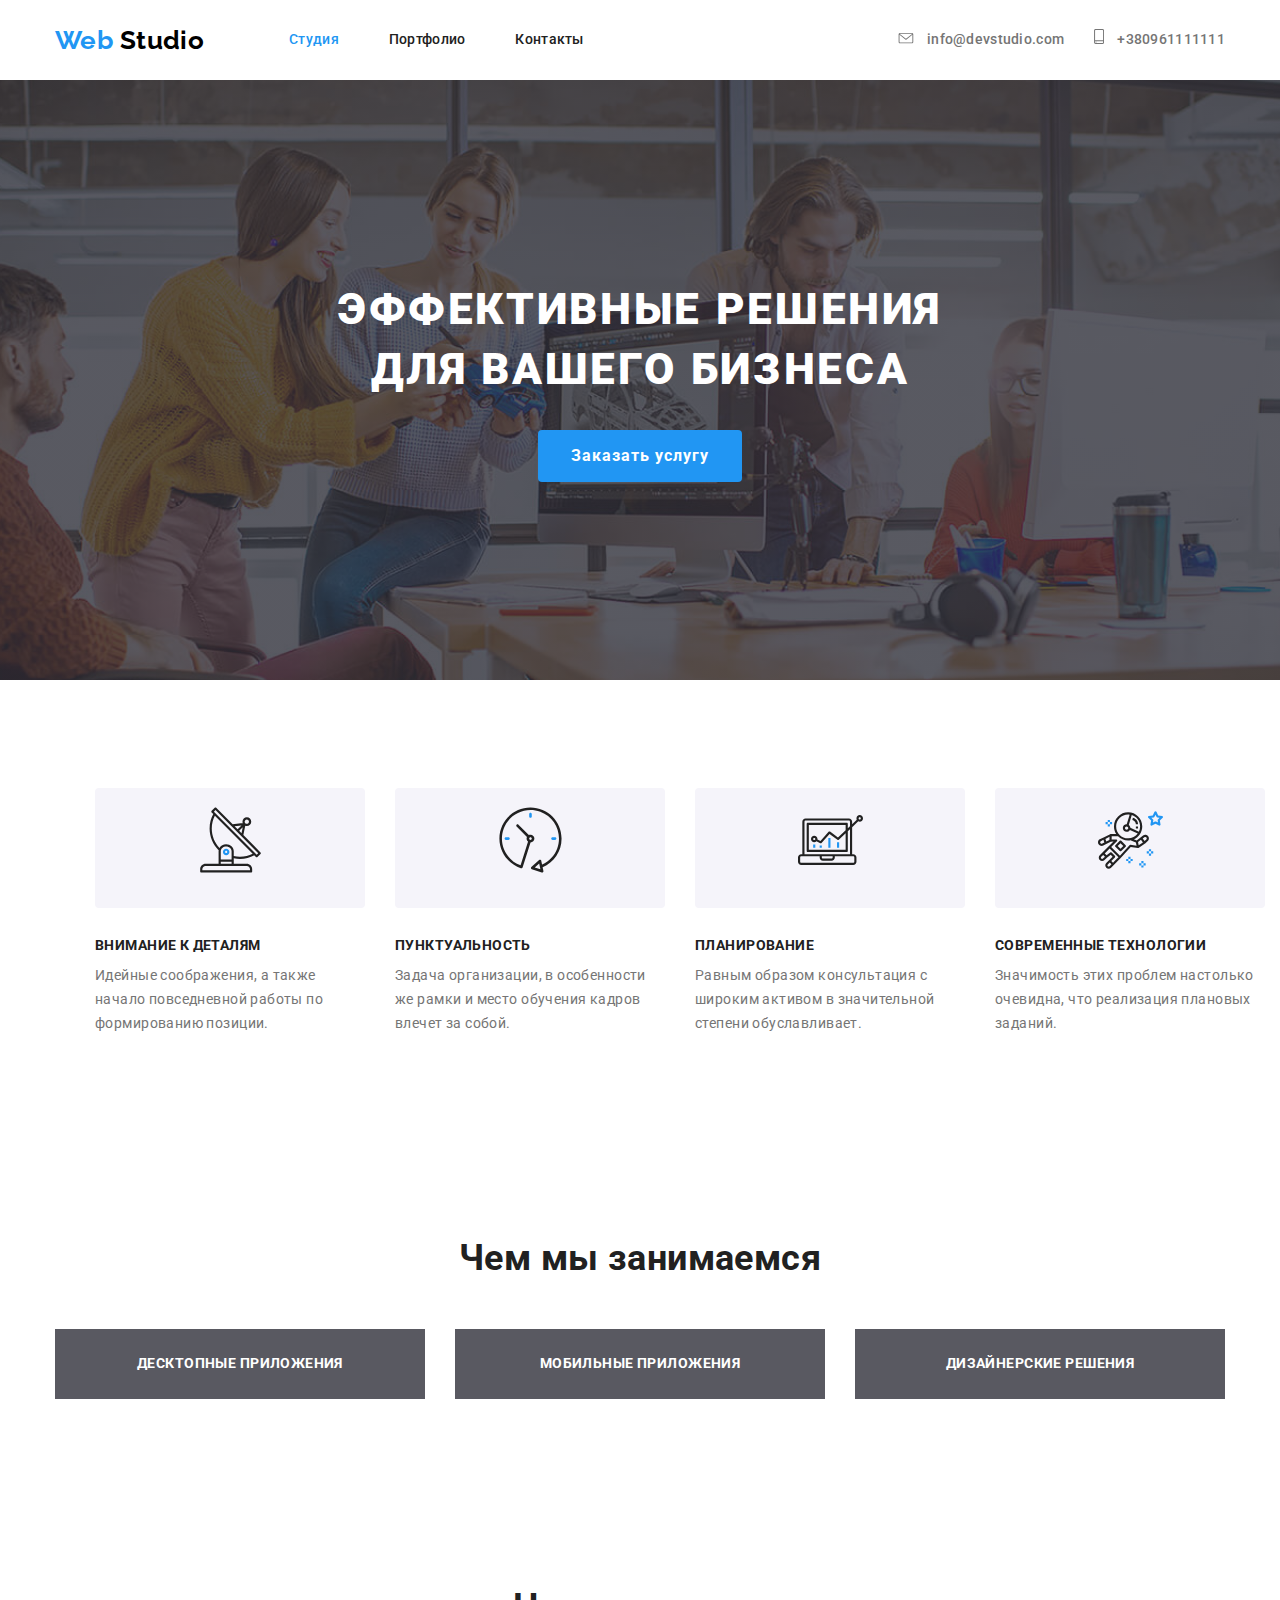
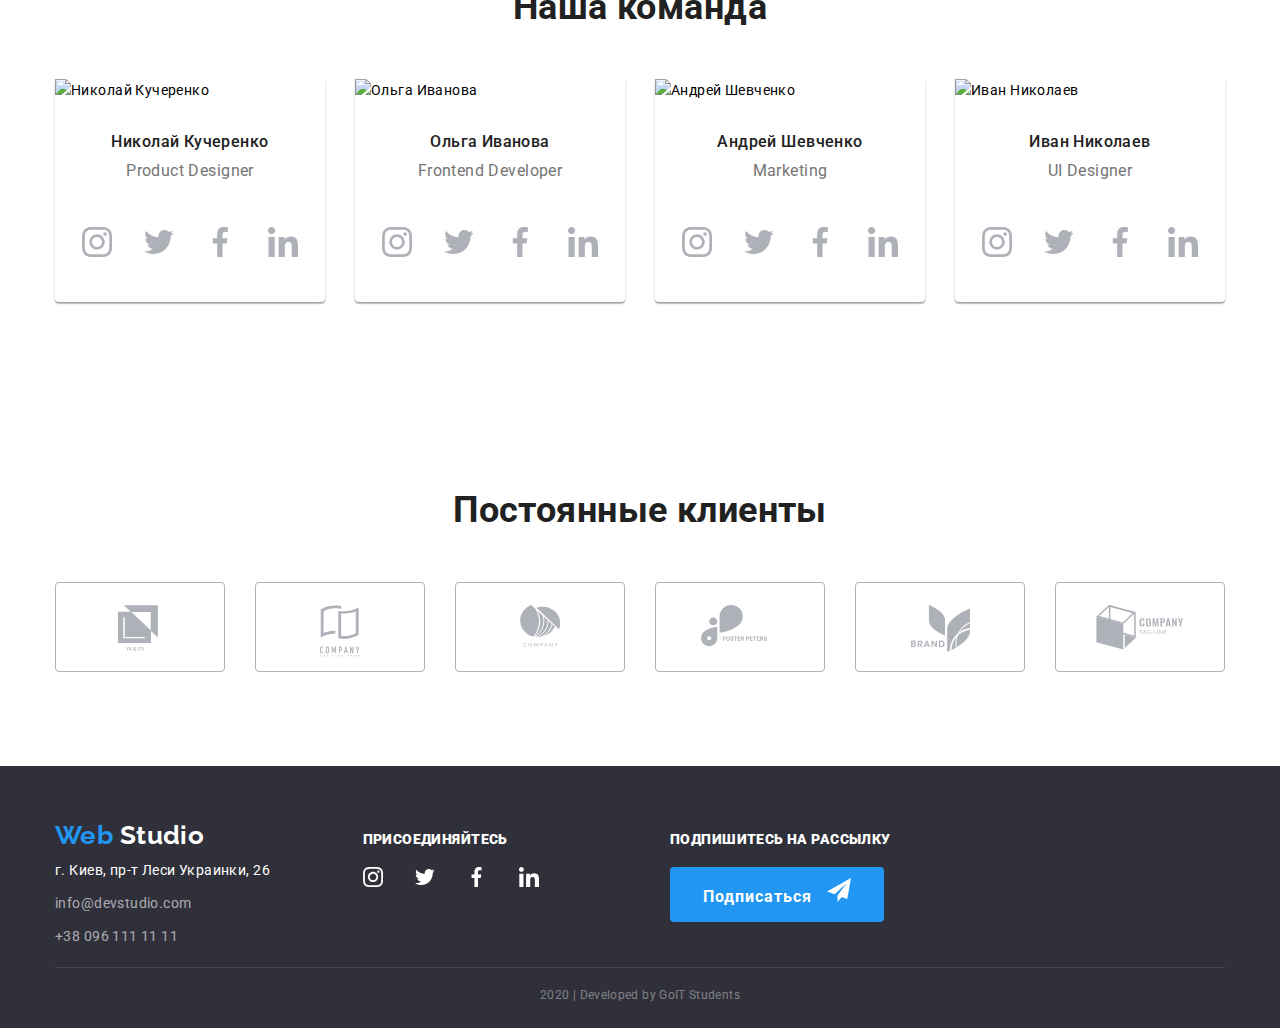
==== commit db342279: "новые добавления" ====
--- a/index.html
+++ b/index.html
@@ -3,7 +3,7 @@
   <head>
     <meta charset="UTF-8" />
     <meta name="viewport" content="width=device-width, initial-scale=1.0" />
-    <title>Дз3</title>
+    <title>Дз4</title>
     <link
       href="https://fonts.googleapis.com/css2?family=Raleway:wght@700&family=Roboto:wght@400;500;700&display=swap"
       rel="stylesheet"
@@ -39,14 +39,22 @@
         <address class="header-address">
           <ul class="site-contacts">
             <li class="item">
-              <a href="mailto:info@devstudio.com" class="link">
-                <img src="./images/envelope (hover).svg" alt="Отправить мейл" />
+              <a class="link mail" href="mailto:info@devstudio.com">
+                <svg class="mails">
+                  <use href="./images/symbol-defs-second.svg#icon-mail"></use>
+                </svg>
+                <!--<img src="./images/envelope(hover).svg" alt="Отправить мейл" />-->
                 info@devstudio.com
               </a>
             </li>
             <li class="item">
-              <a href="tel:+380961111111" class="link">
-                <img src="./images/Vector.svg" alt="Позвонить" />
+              <a href="tel:+380961111111" class="link phone">
+                <svg class="phones">
+                  <use
+                    href="./images/symbol-defs-second.svg#icon-smartphone"
+                  ></use>
+                </svg>
+                <!--<img src="./images/Vector.svg" alt="Позвонить" />-->
                 +380961111111
               </a>
             </li>
@@ -68,9 +76,16 @@
       <section class="section">
         <div class="container features">
           <h2 class="section-title invisible">Наши функции</h2>
-          <ul class="section-list">
-            <li class="item">
-              <img src="./images/antenna1.svg" alt="" class="border-img" />
+          <ul class="section-features">
+            <li class="item">
+              <div class="antena-border">
+                <svg class="antena">
+                  <use
+                    href="./images/symbol-defs-second.svg#icon-antenna1"
+                  ></use>
+                </svg>
+              </div>
+              <!--<img src="./images/antenna1.svg" alt="" class="border-img" />-->
               <h3 class="section-subtitle">Внимание к деталям</h3>
               <p class="function-description">
                 Идейные соображения, а также начало повседневной работы по
@@ -78,7 +93,12 @@
               </p>
             </li>
             <li class="item">
-              <img src="./images/clock1.svg" alt="" class="border-img" />
+              <div class="antena-border">
+                <svg class="clock">
+                  <use href="./images/symbol-defs-second.svg#icon-clock1"></use>
+                </svg>
+              </div>
+              <!--<img src="./images/clock1.svg" alt="" class="border-img" />-->
               <h3 class="section-subtitle">Пунктуальность</h3>
               <p class="function-description">
                 Задача организации, в особенности же рамки и место обучения
@@ -86,7 +106,14 @@
               </p>
             </li>
             <li class="item">
-              <img src="./images/diagram1.svg" alt="" class="border-img" />
+              <div class="antena-border">
+                <svg class="diagram">
+                  <use
+                    href="./images/symbol-defs-second.svg#icon-diagram1"
+                  ></use>
+                </svg>
+              </div>
+              <!--<img src="./images/diagram1.svg" alt="" class="border-img" />-->
               <h3 class="section-subtitle">Планирование</h3>
               <p class="function-description">
                 Равным образом консультация с широким активом в значительной
@@ -94,7 +121,14 @@
               </p>
             </li>
             <li class="item">
-              <img src="./images/astronaut1.svg" alt="" class="border-img" />
+              <div class="antena-border">
+                <svg class="astronaut">
+                  <use
+                    href="./images/symbol-defs-second.svg#icon-astronaut1"
+                  ></use>
+                </svg>
+              </div>
+              <!--<img src="./images/astronaut1.svg" alt="" class="border-img" />-->
               <h3 class="section-subtitle">Современные технологии</h3>
               <p class="function-description">
                 Значимость этих проблем настолько очевидна, что реализация
@@ -111,7 +145,7 @@
           <ul class="section-list">
             <li class="item">
               <a class="link" href="">
-                <img src="./images/box1.svg" alt="" width="370" class="img" />
+                <img src="./images/box1.jpg" alt="" width="370" class="img" />
               </a>
               <h3 class="section-subtitle work">Десктопные приложения</h3>
             </li>
@@ -134,7 +168,7 @@
       <section class="section team-section">
         <div class="container team">
           <h2 class="section-title">Наша команда</h2>
-          <ul class="section-list">
+          <ul class="section-list names">
             <li class="item">
               <img
                 src="./images/John.svg"
@@ -145,23 +179,35 @@
               <p class="position">Product Designer</p>
               <ul class="icon">
                 <li class="icon-item">
-                  <a class="social-links" href="https://www.instagram.com/">
-                    Instagram
-                  </a>
-                </li>
-                <li class="icon-item">
-                  <a class="social-links" href="https://twitter.com/"
-                    >Twitter
+                  <a
+                    class="social-links"
+                    aria-label="Соцсеть"
+                    href="https://www.instagram.com/"
+                  >
+                    <svg class="insta">
+                      <use href="./images/symbol-defs.svg#icon-instagram"></use>
+                    </svg>
+                  </a>
+                </li>
+                <li class="icon-item">
+                  <a class="social-links" href="https://twitter.com/">
+                    <svg class="twitter">
+                      <use href="./images/symbol-defs.svg#icon-twitter"></use>
+                    </svg>
                   </a>
                 </li>
                 <li class="icon-item">
                   <a class="social-links" href="https://www.facebook.com/">
-                    Facebook
+                    <svg class="facebook">
+                      <use href="./images/symbol-defs.svg#icon-facebook"></use>
+                    </svg>
                   </a>
                 </li>
                 <li class="icon-item">
                   <a class="social-links" href="https://www.linkedin.com/">
-                    Linkedin
+                    <svg class="linkedin">
+                      <use href="./images/symbol-defs.svg#icon-linkedin"></use>
+                    </svg>
                   </a>
                 </li>
               </ul>
@@ -173,22 +219,30 @@
               <ul class="icon">
                 <li class="icon-item">
                   <a class="social-links" href="https://www.instagram.com/">
-                    Instagram
+                    <svg class="insta">
+                      <use href="./images/symbol-defs.svg#icon-instagram"></use>
+                    </svg>
                   </a>
                 </li>
                 <li class="icon-item">
                   <a class="social-links" href="https://twitter.com/"
-                    >Twitter
+                    ><svg class="twitter">
+                      <use href="./images/symbol-defs.svg#icon-twitter"></use>
+                    </svg>
                   </a>
                 </li>
                 <li class="icon-item">
                   <a class="social-links" href="https://www.facebook.com/">
-                    Facebook
+                    <svg class="facebook">
+                      <use href="./images/symbol-defs.svg#icon-facebook"></use>
+                    </svg>
                   </a>
                 </li>
                 <li class="icon-item">
                   <a class="social-links" href="https://www.linkedin.com/">
-                    Linkedin
+                    <svg class="linkedin">
+                      <use href="./images/symbol-defs.svg#icon-linkedin"></use>
+                    </svg>
                   </a>
                 </li>
               </ul>
@@ -204,22 +258,30 @@
               <ul class="icon">
                 <li class="icon-item">
                   <a class="social-links" href="https://www.instagram.com/">
-                    Instagram
+                    <svg class="insta">
+                      <use href="./images/symbol-defs.svg#icon-instagram"></use>
+                    </svg>
                   </a>
                 </li>
                 <li class="icon-item">
                   <a class="social-links" href="https://twitter.com/"
-                    >Twitter
+                    ><svg class="twitter">
+                      <use href="./images/symbol-defs.svg#icon-twitter"></use>
+                    </svg>
                   </a>
                 </li>
                 <li class="icon-item">
                   <a class="social-links" href="https://www.facebook.com/">
-                    Facebook
+                    <svg class="facebook">
+                      <use href="./images/symbol-defs.svg#icon-facebook"></use>
+                    </svg>
                   </a>
                 </li>
                 <li class="icon-item">
                   <a class="social-links" href="https://www.linkedin.com/">
-                    Linkedin
+                    <svg class="linkedin">
+                      <use href="./images/symbol-defs.svg#icon-linkedin"></use>
+                    </svg>
                   </a>
                 </li>
               </ul>
@@ -231,22 +293,30 @@
               <ul class="icon">
                 <li class="icon-item">
                   <a class="social-links" href="https://www.instagram.com/">
-                    Instagram
+                    <svg class="insta">
+                      <use href="./images/symbol-defs.svg#icon-instagram"></use>
+                    </svg>
                   </a>
                 </li>
                 <li class="icon-item">
                   <a class="social-links" href="https://twitter.com/"
-                    >Twitter
+                    ><svg class="twitter">
+                      <use href="./images/symbol-defs.svg#icon-twitter"></use>
+                    </svg>
                   </a>
                 </li>
                 <li class="icon-item">
                   <a class="social-links" href="https://www.facebook.com/">
-                    Facebook
+                    <svg class="facebook">
+                      <use href="./images/symbol-defs.svg#icon-facebook"></use>
+                    </svg>
                   </a>
                 </li>
                 <li class="icon-item">
                   <a class="social-links" href="https://www.linkedin.com/">
-                    Linkedin
+                    <svg class="linkedin">
+                      <use href="./images/symbol-defs.svg#icon-linkedin"></use>
+                    </svg>
                   </a>
                 </li>
               </ul>
@@ -261,38 +331,57 @@
           <ul class="section-list clients">
             <li class="item">
               <a class="link" href="">
-                <img src="./images/Client1.svg" alt="клиент1" />
-              </a>
-            </li>
-            <li class="item">
-              <a class="link" href="">
-                <img src="./images/Client2.svg" alt="клиент2" />
-              </a>
-            </li>
-            <li class="item">
-              <a class="link" href="">
-                <img src="./images/Client3.svg" alt="клиент3" />
-              </a>
-            </li>
-            <li class="item">
-              <a class="link" href="">
-                <img src="./images/Client4.svg" alt="клиент4" />
-              </a>
-            </li>
-            <li class="item">
-              <a class="link" href="">
-                <img src="./images/Client5.svg" alt="клиент5" />
-              </a>
-            </li>
-            <li class="item">
-              <a class="link" href="">
-                <img src="./images/Client6.svg" alt="клиент6" />
+                <svg class="logo-one">
+                  <use href="./images/symbol-defs.svg#icon-logo1"></use>
+                </svg>
+                <!-- <img src="./images/Client1.svg" alt="клиент1" />-->
+              </a>
+            </li>
+            <li class="item">
+              <a class="link" href="">
+                <svg class="logo-two">
+                  <use href="./images/symbol-defs.svg#icon-logo-2"></use>
+                </svg>
+                <!--<img src="./images/Client2.svg" alt="клиент2" />-->
+              </a>
+            </li>
+            <li class="item">
+              <a class="link" href="">
+                <svg class="logo-three">
+                  <use href="./images/symbol-defs.svg#icon-logo3"></use>
+                </svg>
+                <!--<img src="./images/Client3.svg" alt="клиент3" />-->
+              </a>
+            </li>
+            <li class="item">
+              <a class="link" href="">
+                <svg class="logo-four">
+                  <use href="./images/symbol-defs.svg#icon-logo4"></use>
+                </svg>
+                <!--<img src="./images/Client4.svg" alt="клиент4" />-->
+              </a>
+            </li>
+            <li class="item">
+              <a class="link" href="">
+                <svg class="logo-five">
+                  <use href="./images/symbol-defs.svg#icon-logo5"></use>
+                </svg>
+                <!--<img src="./images/Client5.svg" alt="клиент5" />-->
+              </a>
+            </li>
+            <li class="item">
+              <a class="link" href="">
+                <svg class="logo-six">
+                  <use href="./images/symbol-defs.svg#icon-logo6"></use>
+                </svg>
+                <!--<img src="./images/Client6.svg" alt="клиент6" />-->
               </a>
             </li>
           </ul>
         </div>
       </section>
     </main>
+
     <!-- Подвал страницы -->
     <footer>
       <div class="container for-footer">
@@ -323,28 +412,40 @@
           <span class="footer-text"><b>присоединяйтесь</b></span>
           <ul class="footer social-links">
             <li class="social-item">
-              <a class="social-links" href="https://www.instagram.com/">
-                Instagram
-              </a>
+              <a class="social-links" href="https://www.instagram.com/"> </a>
+              <svg class="footer-insta">
+                <use href="./images/symbol-defs.svg#icon-instagram"></use>
+              </svg>
             </li>
             <li class="social-item">
-              <a class="social-links" href="https://twitter.com/">Twitter</a>
+              <a class="social-links" href="https://twitter.com/"></a>
+              <svg class="footer-twitter">
+                <use href="./images/symbol-defs.svg#icon-twitter"></use>
+              </svg>
             </li>
             <li class="social-item">
-              <a class="social-links" href="https://www.facebook.com/"
-                >Facebook</a
-              >
+              <a class="social-links" href="https://www.facebook.com/"></a>
+              <svg class="footer-facebook">
+                <use href="./images/symbol-defs.svg#icon-facebook"></use>
+              </svg>
             </li>
             <li class="social-item">
-              <a class="social-links" href="https://www.linkedin.com/"
-                >Linkedin</a
-              >
+              <a class="social-links" href="https://www.linkedin.com/"></a>
+              <svg class="footer-linkedin">
+                <use href="./images/symbol-defs.svg#icon-linkedin"></use>
+              </svg>
             </li>
           </ul>
         </div>
         <div class="container-form">
           <span class="footer-text"><b>Подпишитесь на рассылку</b></span>
-          <a class="button primary" href="">Подписаться</a>
+          <a class="button primary" href=""
+            >Подписаться
+            <svg class="icon-send">
+              <use href="./images/symbol-defs.svg#icon-iconsend"></use>
+              <
+            </svg>
+          </a>
         </div>
       </div>
       <div class="container-developed">
--- a/css/styles.css
+++ b/css/styles.css
@@ -38,8 +38,6 @@
   width: 1200px;
   padding-left: 15px;
   padding-right: 15px;
-  align-items: center;
-  text-align: center;
 }
 
 /*Шапка сайта*/
@@ -122,6 +120,47 @@
   margin-left: 30px;
 }
 
+/*.site-contacts .mail::before {
+  display: inline-block;
+  width: 16px;
+  height: 11px;
+  margin-right: 10px;
+  background-size: cover;
+  background-image: url(../images/mail.svg);
+  background-repeat: no-repeat;
+  background-position: center;
+  content: "";
+}
+
+.site-contacts .phone::before {
+  display: inline-block;
+  width: 10px;
+  height: 15px;
+  margin-right: 10px;
+  background-size: cover;
+  background-image: url(../images/smartphone.svg);
+  background-repeat: no-repeat;
+  background-position: center;
+  content: "";}*/
+
+.mails {
+  width: 16px;
+  height: 11px;
+  margin-right: 10px;
+  fill: #757575;
+}
+
+.phones {
+  width: 10px;
+  height: 15px;
+  margin-right: 10px;
+  fill: #757575;
+}
+
+.phones:hover,
+.mails:hover {
+  fill: var(--button-background-links-color);
+}
 .site-contacts .link {
   font-style: normal;
   font-weight: 500;
@@ -144,14 +183,12 @@
   padding-right: 15px;
   display: flex;
   align-items: baseline;
+  justify-content: space-between;
+  padding-top: 54px;
 }
 
 .container-address {
-  display: flex;
-  flex-direction: column;
-  min-width: 69px;
-  padding-top: 45px;
-  padding-bottom: 28px;
+  width: calc((100% - 60px) / 4);
 }
 
 .logo.for-footer {
@@ -193,11 +230,7 @@
 }
 
 .container-social {
-  min-width: 206px;
-  display: flex;
-  flex-direction: column;
-  padding-top: 57px;
-  margin-left: 69px;
+  width: calc((100% - 60px) / 4);
 }
 
 .footer-text {
@@ -219,6 +252,39 @@
   justify-content: start;
 }
 
+.footer-insta {
+  width: 20px;
+  height: 20px;
+  fill: white;
+}
+
+.footer-twitter {
+  width: 20px;
+  height: 20px;
+  margin-left: 22px;
+  fill: white;
+}
+
+.footer-facebook {
+  width: 20px;
+  height: 20px;
+  margin-left: 22px;
+  fill: white;
+}
+
+.footer-linkedin {
+  width: 20px;
+  height: 20px;
+  margin-left: 22px;
+  fill: white;
+}
+
+.icon-send {
+  width: 24px;
+  height: 24px;
+  margin-left: 10px;
+}
+
 .footer.social-links .social-item:not(:first-child) {
   margin-left: 10px;
 }
@@ -229,10 +295,7 @@
 }
 
 .container-form {
-  margin-right: 0;
-  margin-left: 94px;
-  min-width: 570px;
-  padding-top: 57px;
+  width: calc((100% - 60px) / 2);
 }
 
 .container-developed {
@@ -244,7 +307,6 @@
   padding-bottom: 21px;
   align-items: center;
   text-align: center;
-  border: 1px solid rgba(255, 255, 255, 0.1);
 }
 
 .developed-by {
@@ -255,6 +317,8 @@
   color: rgba(255, 255, 255, 0.4);
   margin-top: 0;
   margin-bottom: 0;
+  border-top: 1px solid rgba(255, 255, 255, 0.1);
+  padding-top: 15px;
 }
 
 .container-form > .button.primary {
@@ -322,7 +386,7 @@
   text-align: center;
   color: var(--headers-names-links-color);
   margin-top: 0;
-  margin-bottom: 0;
+  margin-bottom: 50px;
 }
 
 .img {
@@ -348,12 +412,14 @@
   color: var(--headers-names-links-color);
   margin-top: 30px;
   margin-bottom: 0;
+  text-align: left;
 }
 
 .section .function-description {
   color: var(--features-header-contacts-color);
   margin-top: 10px;
   margin-bottom: 0;
+  text-align: left;
 }
 
 .section-subtitle.work {
@@ -375,6 +441,71 @@
   color: var(--headers-names-links-color);
 }
 
+.section-features {
+  display: flex;
+  list-style: none;
+}
+
+.antena-border {
+  background: #f5f4fa;
+  border-radius: 4px;
+  width: 270px;
+  height: 120px;
+  padding-top: 17px;
+  pading-bottom: 33px;
+}
+
+.antena {
+  width: 65px;
+  height: 70px;
+}
+
+.diagram {
+  width: 65px;
+  height: 70px;
+  background: #f5f4fa;
+  border-radius: 4px;
+}
+
+.clock {
+  width: 65px;
+  height: 70px;
+  background: #f5f4fa;
+  border-radius: 4px;
+}
+
+.astronaut {
+  width: 65px;
+  height: 70px;
+  background: #f5f4fa;
+  border-radius: 4px;
+}
+
+/*.section-features .item::before {
+  display: inline-block;
+  content: "";*/
+
+/*.section-features .item:nth-child(1)::before {
+  background-image: url(../images/Vector.png);
+}*/
+
+/*.section-features .item:nth-child(2)::before {
+  background-image: url(../images/Vector2.png);
+}
+
+.section-features .item:nth-child(3)::before {
+  background-image: url(../images/Vector3.png);
+}
+
+.section-features .item:nth-child(4)::before {
+  background-image: url(../images/astronaut1.svg);
+}*/
+
+.section-features .item + .item {
+  margin-left: 30px;
+}
+
+/*
 .section-list {
   list-style: none;
   display: flex;
@@ -382,18 +513,76 @@
   margin-top: 0;
   margin-bottom: 0;
   align-items: center;
+}*/
+
+.logo-one {
+  width: 44px;
+  height: 49px;
+  fill: #afb1b8;
+}
+
+.logo-one:hover,
+.logo-two:hover,
+.logo-three:hover,
+.logo-four:hover,
+.logo-five:hover,
+.logo-six:hover {
+  fill: var(--button-background-links-color);
+}
+
+.logo-two {
+  width: 40px;
+  height: 52px;
+  fill: #afb1b8;
+}
+
+.logo-three {
+  width: 41px;
+  height: 42px;
+  fill: #afb1b8;
+}
+
+.logo-four {
+  width: 79px;
+  height: 42px;
+  fill: #afb1b8;
+}
+
+.logo-five {
+  width: 59px;
+  height: 47px;
+  fill: #afb1b8;
+}
+
+.logo-six {
+  width: 88px;
+  height: 45px;
+  fill: #afb1b8;
+}
+
+.section-list .item + .item {
+  margin-left: 30px;
 }
 
 .container.works .section-list {
   list-style: none;
   display: flex;
   padding-left: 0;
+
+  margin-bottom: 0;
+  align-items: center;
+}
+
+.container.team .section-list {
+  list-style: none;
+  display: flex;
+  padding-left: 0;
   margin-top: 50px;
   margin-bottom: 0;
   align-items: center;
 }
 
-.container.team .section-list {
+.container.clients .section-list {
   list-style: none;
   display: flex;
   padding-left: 0;
@@ -402,26 +591,38 @@
   align-items: center;
 }
 
-.container.clients .section-list {
-  list-style: none;
-  display: flex;
-  padding-left: 0;
-  margin-top: 50px;
-  margin-bottom: 0;
-  align-items: center;
-}
-
 .section-list .item {
-  min-width: 270px;
-}
-
-.section-list.clients .item {
+  width: calc((100% - 30px) / 3);
+}
+
+.section-list.names .item {
+  box-shadow: 0px 2px 1px rgba(0, 0, 0, 0.2), 0px 1px 1px rgba(0, 0, 0, 0.14),
+    0px 1px 3px rgba(0, 0, 0, 0.12);
+  border-radius: 0px 0px 4px 4px;
+}
+
+.section-list.clients .link {
   min-width: 170px;
-}
-
+  border: 1px solid #afb1b8;
+  border-radius: 4px;
+  height: 90px;
+  text-align: center;
+  padding-top: 22px;
+  padding-bottom: 22px;
+  display: block;
+}
+
+.section-list.clients a:hover,
+.section-list.clients .link:hover {
+  border-color: var(--button-background-links-color);
+}
+
+.section
+
+/*
 .section-list .item:not(:first-child) {
   margin-left: 30px;
-}
+}*/
 
 .section-list .link {
   text-decoration: none;
@@ -444,7 +645,65 @@
   padding-left: 0;
   margin-top: 16px;
   justify-content: center;
-}
+  margin-bottom: 37px;
+}
+
+.icon-item {
+  margin-top: 30px;
+}
+.insta {
+  width: 30px;
+  height: 30px;
+  fill: #afb1b8;
+}
+
+.insta:hover {
+  fill: var(--button-background-links-color);
+  border-radius: 50%;
+}
+
+.twitter {
+  width: 30px;
+  height: 30px;
+  margin-left: 22px;
+  fill: #afb1b8;
+}
+
+.twitter:hover {
+  fill: var(--button-background-links-color);
+}
+
+.facebook {
+  width: 30px;
+  height: 30px;
+  margin-left: 22px;
+  fill: #afb1b8;
+}
+
+.facebook:hover {
+  fill: var(--button-background-links-color);
+}
+
+.linkedin {
+  width: 30px;
+  height: 30px;
+  margin-left: 22px;
+  fill: #afb1b8;
+}
+
+.linkedin:hover {
+  fill: var(--button-background-links-color);
+}
+/*.icon .facebook::before {
+  content: "";
+  display: inline-block;
+  background-image: url(../images/facebook.png);
+
+  width: 30px;
+  height: 30px;
+  background-repeat: no-repeat;
+  background-position: center;
+}*/
 
 .icon .icon-item:not(:first-child) {
   margin-left: 10px;
@@ -572,10 +831,9 @@
   padding-top: 94px;
   padding-bottom: 94px;
 }
-
-.section.team-section {
+/*.section.team-section {
   background: #f5f4fa;
-}
+}*/
 
 .container.features {
   margin: 0 auto;
@@ -587,13 +845,6 @@
   text-align: center;
 }
 
-.container.works {
-  margin: 0 auto;
-  width: 1200px;
-  padding-left: 15px;
-  padding-right: 15px;
-}
-
 .container.team {
   margin: 0 auto;
   width: 1200px;
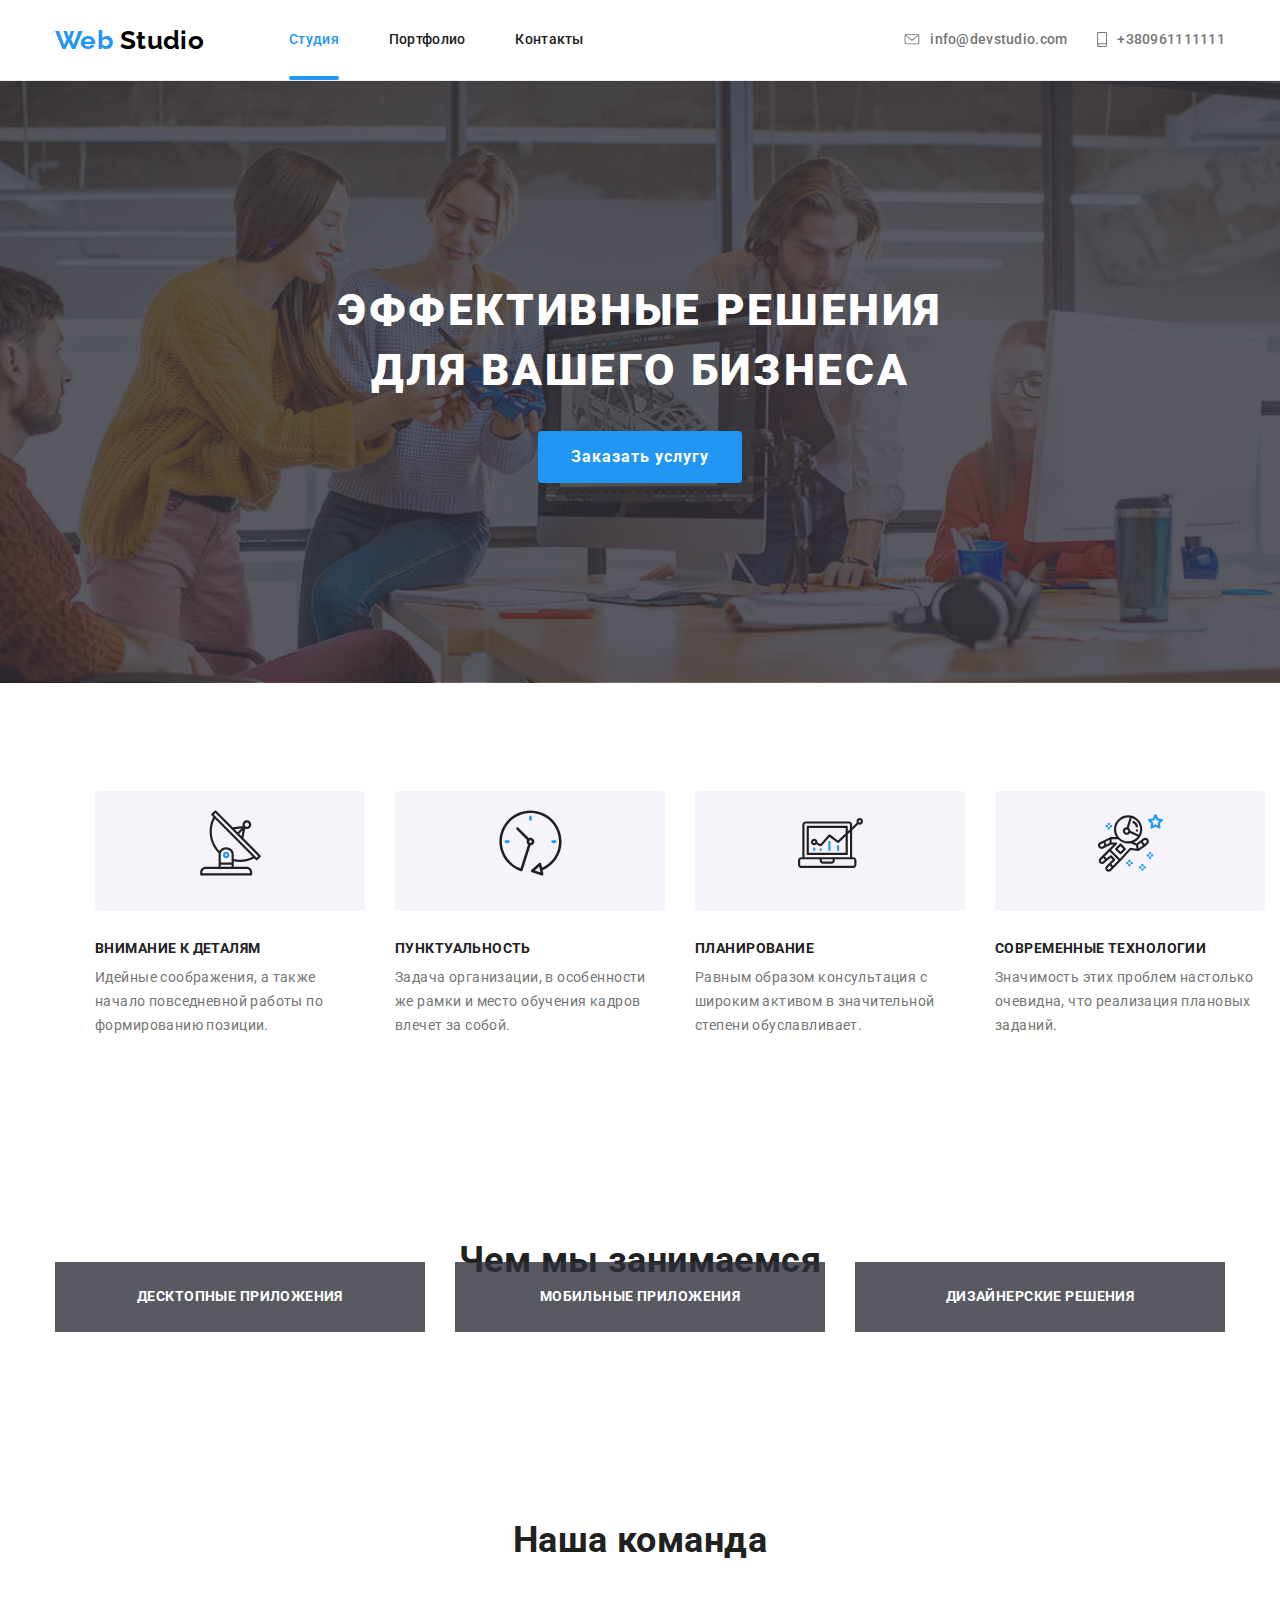
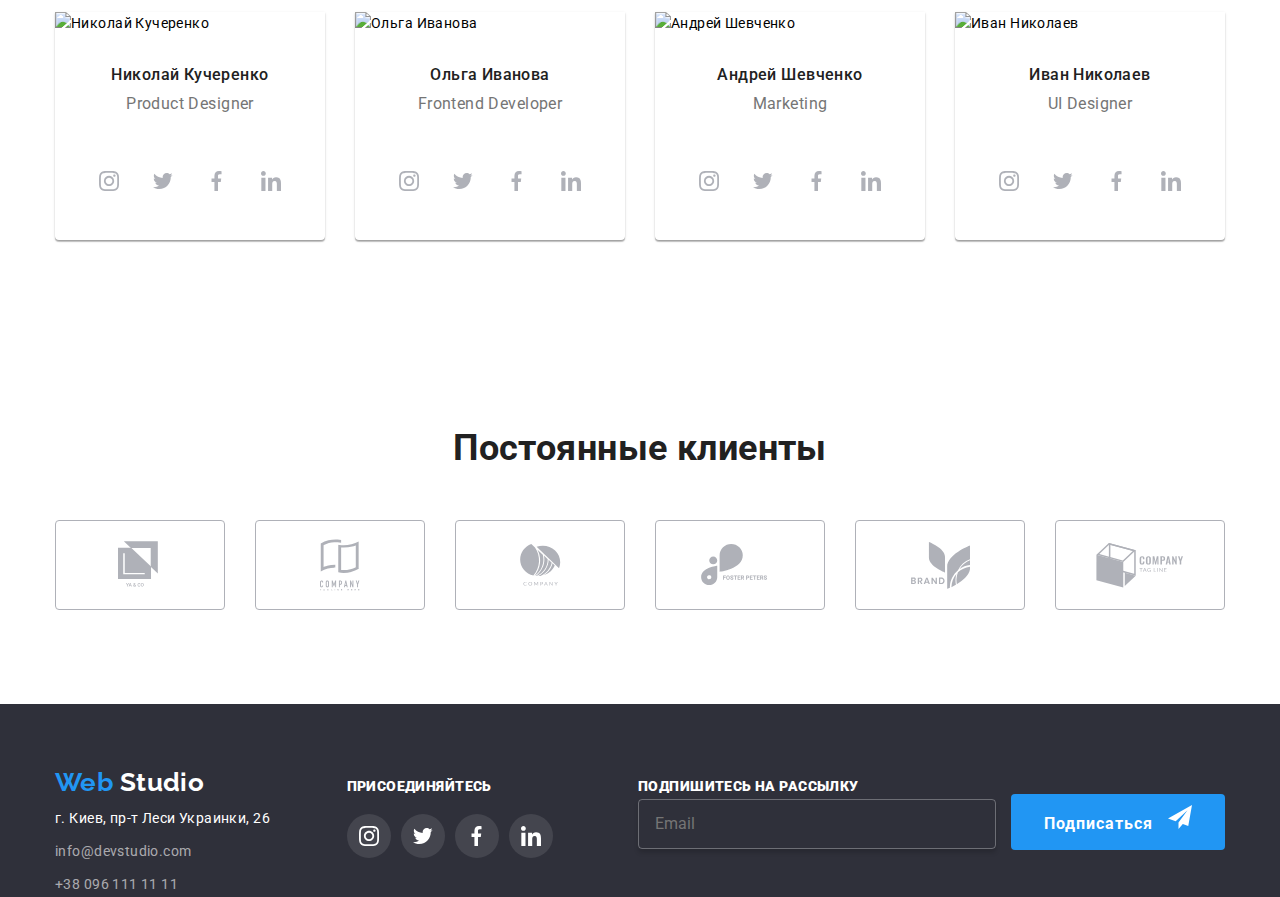
==== commit 6a0ff866: "доработка" ====
--- a/index.html
+++ b/index.html
@@ -32,7 +32,7 @@
               <a href="./portfolio.html" class="link">Портфолио</a>
             </li>
             <li class="item">
-              <a href="" class="link">Контакты</a>
+              <a href="./example.html" class="link">Контакты</a>
             </li>
           </ul>
         </nav>
@@ -70,7 +70,7 @@
           эффективные решения<br />
           для вашего бизнеса
         </h1>
-        <a class="button primary" href="">Заказать услугу</a>
+        <button data-modal-open class="button primary">Заказать услугу</button>
       </section>
       <!--Наши функции-->
       <section class="section">
@@ -143,19 +143,19 @@
         <div class="container works">
           <h2 class="section-title">Чем мы занимаемся</h2>
           <ul class="section-list">
-            <li class="item">
+            <li class="item works">
               <a class="link" href="">
                 <img src="./images/box1.jpg" alt="" width="370" class="img" />
               </a>
               <h3 class="section-subtitle work">Десктопные приложения</h3>
             </li>
-            <li class="item">
+            <li class="item works">
               <a class="link" href="">
                 <img src="./images/box2.svg" alt="" width="370" class="img" />
               </a>
               <h3 class="section-subtitle work">Мобильные приложения</h3>
             </li>
-            <li class="item">
+            <li class="item works">
               <a class="link" href="">
                 <img src="./images/box3.svg" alt="" width="370" class="img" />
               </a>
@@ -184,28 +184,28 @@
                     aria-label="Соцсеть"
                     href="https://www.instagram.com/"
                   >
-                    <svg class="insta">
+                    <svg class="insta" width="20" height="20">
                       <use href="./images/symbol-defs.svg#icon-instagram"></use>
                     </svg>
                   </a>
                 </li>
                 <li class="icon-item">
                   <a class="social-links" href="https://twitter.com/">
-                    <svg class="twitter">
+                    <svg class="twitter" width="20" height="20">
                       <use href="./images/symbol-defs.svg#icon-twitter"></use>
                     </svg>
                   </a>
                 </li>
                 <li class="icon-item">
                   <a class="social-links" href="https://www.facebook.com/">
-                    <svg class="facebook">
+                    <svg class="facebook" width="20" height="20">
                       <use href="./images/symbol-defs.svg#icon-facebook"></use>
                     </svg>
                   </a>
                 </li>
                 <li class="icon-item">
                   <a class="social-links" href="https://www.linkedin.com/">
-                    <svg class="linkedin">
+                    <svg class="linkedin" width="20" height="20">
                       <use href="./images/symbol-defs.svg#icon-linkedin"></use>
                     </svg>
                   </a>
@@ -219,28 +219,28 @@
               <ul class="icon">
                 <li class="icon-item">
                   <a class="social-links" href="https://www.instagram.com/">
-                    <svg class="insta">
+                    <svg class="insta" width="20" height="20">
                       <use href="./images/symbol-defs.svg#icon-instagram"></use>
                     </svg>
                   </a>
                 </li>
                 <li class="icon-item">
                   <a class="social-links" href="https://twitter.com/"
-                    ><svg class="twitter">
+                    ><svg class="twitter" width="20" height="20">
                       <use href="./images/symbol-defs.svg#icon-twitter"></use>
                     </svg>
                   </a>
                 </li>
                 <li class="icon-item">
                   <a class="social-links" href="https://www.facebook.com/">
-                    <svg class="facebook">
+                    <svg class="facebook" width="20" height="20">
                       <use href="./images/symbol-defs.svg#icon-facebook"></use>
                     </svg>
                   </a>
                 </li>
                 <li class="icon-item">
                   <a class="social-links" href="https://www.linkedin.com/">
-                    <svg class="linkedin">
+                    <svg class="linkedin" width="20" height="20">
                       <use href="./images/symbol-defs.svg#icon-linkedin"></use>
                     </svg>
                   </a>
@@ -258,28 +258,28 @@
               <ul class="icon">
                 <li class="icon-item">
                   <a class="social-links" href="https://www.instagram.com/">
-                    <svg class="insta">
+                    <svg class="insta" width="20" height="20">
                       <use href="./images/symbol-defs.svg#icon-instagram"></use>
                     </svg>
                   </a>
                 </li>
                 <li class="icon-item">
                   <a class="social-links" href="https://twitter.com/"
-                    ><svg class="twitter">
+                    ><svg class="twitter" width="20" height="20">
                       <use href="./images/symbol-defs.svg#icon-twitter"></use>
                     </svg>
                   </a>
                 </li>
                 <li class="icon-item">
                   <a class="social-links" href="https://www.facebook.com/">
-                    <svg class="facebook">
+                    <svg class="facebook" width="20" height="20">
                       <use href="./images/symbol-defs.svg#icon-facebook"></use>
                     </svg>
                   </a>
                 </li>
                 <li class="icon-item">
                   <a class="social-links" href="https://www.linkedin.com/">
-                    <svg class="linkedin">
+                    <svg class="linkedin" width="20" height="20">
                       <use href="./images/symbol-defs.svg#icon-linkedin"></use>
                     </svg>
                   </a>
@@ -293,28 +293,28 @@
               <ul class="icon">
                 <li class="icon-item">
                   <a class="social-links" href="https://www.instagram.com/">
-                    <svg class="insta">
+                    <svg class="insta" width="20" height="20">
                       <use href="./images/symbol-defs.svg#icon-instagram"></use>
                     </svg>
                   </a>
                 </li>
                 <li class="icon-item">
                   <a class="social-links" href="https://twitter.com/"
-                    ><svg class="twitter">
+                    ><svg class="twitter" width="20" height="20">
                       <use href="./images/symbol-defs.svg#icon-twitter"></use>
                     </svg>
                   </a>
                 </li>
                 <li class="icon-item">
                   <a class="social-links" href="https://www.facebook.com/">
-                    <svg class="facebook">
+                    <svg class="facebook" width="20" height="20">
                       <use href="./images/symbol-defs.svg#icon-facebook"></use>
                     </svg>
                   </a>
                 </li>
                 <li class="icon-item">
                   <a class="social-links" href="https://www.linkedin.com/">
-                    <svg class="linkedin">
+                    <svg class="linkedin" width="20" height="20">
                       <use href="./images/symbol-defs.svg#icon-linkedin"></use>
                     </svg>
                   </a>
@@ -380,6 +380,69 @@
           </ul>
         </div>
       </section>
+      <div data-modal class="backdrop is-hidden">
+        <div class="modal">
+          <button data-modal-close class="button-close">
+            <svg class="icon-close">
+              <use href="./images/symbol-defs-modal.svg#icon-exit-icon"></use>
+            </svg>
+          </button>
+          <span class="modal-title">Оставьте свои данные, мы вам перезвоним</span>
+          <form class="form">
+            <ul class="form-list">
+              <li class="form-item">
+                <label class="form-field">
+                  <input type="text" class="form-input" name="name" placeholder=" ">
+                  <span class="form-label">Имя</span>
+                  <span class="icon-modal">
+                    <svg class="modal-svg" width="18" height="18">
+                      <use href="./images/symbol-defs-modal.svg#icon-body-name"></use>
+                    </svg>
+                  </span>
+                </label>
+              </li>
+              <li class="form-item">
+                <label class="form-field">
+                  <input type="tel" class="form-input" name="name" placeholder=" ">
+                  <span class="form-label">Телефон</span>
+                  <span class="icon-modal">
+                    <svg class="modal-svg" width="18" height="18">
+                      <use href="./images/symbol-defs-modal.svg#icon-phone-modal-icon"></use>
+                    </svg>
+                  </span>
+                </label>
+              </li>
+              <li class="form-item">
+                <label class="form-field">
+                  <input type="email" class="form-input" name="name" placeholder=" ">
+                  <span class="form-label">Почта</span>
+                  <span class="icon-modal">
+                    <svg class="modal-svg" width="18" height="18">
+                      <use  href="./images/symbol-defs-modal.svg#icon-mail-modal-icon"></use>
+                    </svg>
+                  </span>
+                </label>
+              </li>
+              <li class="form-item">
+                <label class="form-field">
+                  <textarea class="comment-input" name="comment" placeholder=""></textarea>
+                  <span class="comment-label">Комментарий</span>
+                </label>
+              </li>
+            </ul>
+            <label class="checkbox-label">
+              <input type="checkbox" class="checkbox" name="privacy">
+              <span class="checkbox-icon"></span>
+              <span class="label-text">
+                Соглашаюсь с рассылкой и принимаю
+                <a class="checkbox-link" href="">Условия договора</a>
+              </span>
+            </label>
+            <button class="button primary">Отправить</button>
+          </form>
+        </div>
+      </div>
+      
     </main>
 
     <!-- Подвал страницы -->
@@ -412,45 +475,55 @@
           <span class="footer-text"><b>присоединяйтесь</b></span>
           <ul class="footer social-links">
             <li class="social-item">
-              <a class="social-links" href="https://www.instagram.com/"> </a>
-              <svg class="footer-insta">
-                <use href="./images/symbol-defs.svg#icon-instagram"></use>
-              </svg>
+              <a class="social-links" href="https://www.instagram.com/">
+                <svg class="footer-insta" width="20" height="20">
+                  <use href="./images/symbol-defs.svg#icon-instagram"></use>
+                </svg>
+              </a>
             </li>
             <li class="social-item">
-              <a class="social-links" href="https://twitter.com/"></a>
-              <svg class="footer-twitter">
-                <use href="./images/symbol-defs.svg#icon-twitter"></use>
-              </svg>
+              <a class="social-links" href="https://twitter.com/">
+                <svg class="footer-twitter" width="20" height="20">
+                  <use href="./images/symbol-defs.svg#icon-twitter"></use>
+                </svg>
+              </a>
             </li>
             <li class="social-item">
-              <a class="social-links" href="https://www.facebook.com/"></a>
-              <svg class="footer-facebook">
-                <use href="./images/symbol-defs.svg#icon-facebook"></use>
-              </svg>
+              <a class="social-links" href="https://www.facebook.com/">
+                <svg class="footer-facebook" width="20" height="20">
+                  <use href="./images/symbol-defs.svg#icon-facebook"></use>
+                </svg>
+              </a>
             </li>
             <li class="social-item">
-              <a class="social-links" href="https://www.linkedin.com/"></a>
-              <svg class="footer-linkedin">
-                <use href="./images/symbol-defs.svg#icon-linkedin"></use>
-              </svg>
+              <a class="social-links" href="https://www.linkedin.com/">
+                <svg class="footer-linkedin" width="20" height="20">
+                  <use href="./images/symbol-defs.svg#icon-linkedin"></use>
+                </svg>
+              </a>
             </li>
           </ul>
         </div>
         <div class="container-form">
-          <span class="footer-text"><b>Подпишитесь на рассылку</b></span>
-          <a class="button primary" href=""
+          <form class="footer-form">
+            <label class="footer-form-field">
+              <span class="footer-text">
+                <b>Подпишитесь на рассылку</b>
+              </span>
+              <input type="email" class="footer-form-input" name="name" placeholder="Email">
+            </label>
+          <button class="button primary" 
             >Подписаться
             <svg class="icon-send">
               <use href="./images/symbol-defs.svg#icon-iconsend"></use>
-              <
             </svg>
-          </a>
+          </button>
         </div>
       </div>
-      <div class="container-developed">
+      <!--<div class="container-developed">
         <p class="developed-by">2020 | Developed by GoIT Students</p>
-      </div>
+      </div>-->
     </footer>
+    <script src="./js/modal.js"></script>
   </body>
 </html>
--- a/css/styles.css
+++ b/css/styles.css
@@ -42,6 +42,10 @@
 
 /*Шапка сайта*/
 
+.page-header {
+  border-bottom: 1px solid #ececec;
+}
+
 .header-nav {
   display: flex;
   align-items: center;
@@ -85,6 +89,7 @@
 }
 
 .site-navigation .link {
+  position: relative;
   padding-top: 32px;
   padding-bottom: 32px;
   display: block;
@@ -93,6 +98,19 @@
   letter-spacing: 0.02em;
   text-decoration: none;
   color: var(--headers-names-links-color);
+  transition: color 250ms cubic-bezier(0.4, 0, 0.2, 1);
+}
+
+.site-navigation .current::after {
+  content: "";
+  position: absolute;
+  display: inline-block;
+  bottom: 0;
+  left: 0;
+  height: 4px;
+  width: 100%;
+  border-radius: 2px;
+  background-color: var(--button-background-links-color);
 }
 
 .site-navigation .link:hover,
@@ -157,17 +175,29 @@
   fill: #757575;
 }
 
-.phones:hover,
+.site-contacts .link:hover .phones {
+  fill: var(--button-background-links-color);
+}
+
+.site-contacts .link:hover .mails {
+  fill: var(--button-background-links-color);
+}
+
+/*.phones:hover,
 .mails:hover {
   fill: var(--button-background-links-color);
-}
+}*/
+
 .site-contacts .link {
+  display: flex;
+  align-items: center;
   font-style: normal;
   font-weight: 500;
   line-height: 1.14;
   letter-spacing: 0.02em;
   text-decoration: none;
   color: var(--features-header-contacts-color);
+  transition: color 250ms cubic-bezier(0.4, 0, 0.2, 1);
 }
 
 .site-contacts .link:hover,
@@ -250,32 +280,47 @@
   margin-bottom: 0;
   display: flex;
   justify-content: start;
+  align-items: center;
+  border: none;
+  width: 44px;
+  height: 44px;
+  border-radius: 50%;
+  color: var(--social-links-prime-color);
+}
+
+/*.footer.social-links {
+  display: flex;
+  align-items: center;
+  justify-content: start;
+  border: none;
+  width: 44px;
+  height: 44px;
+  border-radius: 50%;
+  color: var(--social-links-prime-color);
+}*/
+.footer.social-links .social-links {
+  background-color: rgba(255, 255, 255, 0.1);
+  color: var(--body-background-button-font-color);
+  transition: background-color 250ms cubic-bezier(0.4, 0, 0.2, 1);
+}
+
+.footer.social-links .social-links:hover {
+  background-color: var(--button-background-links-color);
 }
 
 .footer-insta {
-  width: 20px;
-  height: 20px;
   fill: white;
 }
 
 .footer-twitter {
-  width: 20px;
-  height: 20px;
-  margin-left: 22px;
   fill: white;
 }
 
 .footer-facebook {
-  width: 20px;
-  height: 20px;
-  margin-left: 22px;
   fill: white;
 }
 
 .footer-linkedin {
-  width: 20px;
-  height: 20px;
-  margin-left: 22px;
   fill: white;
 }
 
@@ -294,9 +339,8 @@
   color: var(--button-background-links-color);
 }
 
-.container-form {
-  width: calc((100% - 60px) / 2);
-}
+/*.container-form {
+}*/
 
 .container-developed {
   margin: 0 auto;
@@ -348,9 +392,7 @@
 
 .hero {
   text-align: center;
-
   max-width: 1600px;
-  height: 600px;
   margin-left: auto;
   margin-right: auto;
   padding-top: 200px;
@@ -423,6 +465,10 @@
 }
 
 .section-subtitle.work {
+  position: absolute;
+  bottom: 0;
+  left: 0;
+  width: 100%;
   color: var(--body-background-button-font-color);
   background: rgba(47, 48, 58, 0.8);
   text-align: center;
@@ -452,7 +498,7 @@
   width: 270px;
   height: 120px;
   padding-top: 17px;
-  pading-bottom: 33px;
+  padding-bottom: 33px;
 }
 
 .antena {
@@ -521,14 +567,38 @@
   fill: #afb1b8;
 }
 
-.logo-one:hover,
+.section-list .link:hover .logo-one {
+  fill: var(--button-background-links-color);
+}
+
+.section-list .link:hover .logo-two {
+  fill: var(--button-background-links-color);
+}
+
+.section-list .link:hover .logo-three {
+  fill: var(--button-background-links-color);
+}
+
+.section-list .link:hover .logo-four {
+  fill: var(--button-background-links-color);
+}
+
+.section-list .link:hover .logo-five {
+  fill: var(--button-background-links-color);
+}
+
+.section-list .link:hover .logo-six {
+  fill: var(--button-background-links-color);
+}
+
+/*.logo-one:hover,
 .logo-two:hover,
 .logo-three:hover,
 .logo-four:hover,
 .logo-five:hover,
 .logo-six:hover {
   fill: var(--button-background-links-color);
-}
+}*/
 
 .logo-two {
   width: 40px;
@@ -595,6 +665,10 @@
   width: calc((100% - 30px) / 3);
 }
 
+.section-list .item.works {
+  position: relative;
+}
+
 .section-list.names .item {
   box-shadow: 0px 2px 1px rgba(0, 0, 0, 0.2), 0px 1px 1px rgba(0, 0, 0, 0.14),
     0px 1px 3px rgba(0, 0, 0, 0.12);
@@ -602,22 +676,22 @@
 }
 
 .section-list.clients .link {
+  color: #afb1b8;
   min-width: 170px;
   border: 1px solid #afb1b8;
   border-radius: 4px;
   height: 90px;
-  text-align: center;
-  padding-top: 22px;
-  padding-bottom: 22px;
-  display: block;
+  align-items: center;
+  justify-content: center;
+  display: flex;
+  transition: border-color 250ms cubic-bezier(0.4, 0, 0.2, 1);
+  transition: color 250ms cubic-bezier(0.4, 0, 0.2, 1);
 }
 
 .section-list.clients a:hover,
 .section-list.clients .link:hover {
   border-color: var(--button-background-links-color);
 }
-
-.section
 
 /*
 .section-list .item:not(:first-child) {
@@ -650,50 +724,31 @@
 
 .icon-item {
   margin-top: 30px;
-}
+  min-width: 44px;
+}
+
+.icon .social-links:hover {
+  transition: background-color 250ms cubic-bezier(0.4, 0, 0.2, 1);
+  color: #fff;
+  background-color: var(--button-background-links-color);
+}
+
 .insta {
-  width: 30px;
-  height: 30px;
-  fill: #afb1b8;
-}
-
-.insta:hover {
-  fill: var(--button-background-links-color);
-  border-radius: 50%;
+  fill: currentColor;
 }
 
 .twitter {
-  width: 30px;
-  height: 30px;
-  margin-left: 22px;
-  fill: #afb1b8;
-}
-
-.twitter:hover {
-  fill: var(--button-background-links-color);
+  fill: currentColor;
 }
 
 .facebook {
-  width: 30px;
-  height: 30px;
-  margin-left: 22px;
-  fill: #afb1b8;
-}
-
-.facebook:hover {
-  fill: var(--button-background-links-color);
+  fill: currentColor;
 }
 
 .linkedin {
-  width: 30px;
-  height: 30px;
-  margin-left: 22px;
-  fill: #afb1b8;
-}
-
-.linkedin:hover {
-  fill: var(--button-background-links-color);
-}
+  fill: currentColor;
+}
+
 /*.icon .facebook::before {
   content: "";
   display: inline-block;
@@ -711,11 +766,16 @@
 
 .social-links {
   text-decoration: none;
-}
-
-.icon .social-links:hover,
-.icon .social-links:focus {
-  color: var(--button-background-links-color);
+  display: flex;
+  align-items: center;
+  justify-content: center;
+  border: none;
+  width: 44px;
+  height: 44px;
+  border-radius: 50%;
+  color: #afb1b8;
+  transition: color 250ms cubic-bezier(0.4, 0, 0.2, 1);
+  transition: bacground-color 250ms cubic-bezier(0.4, 0, 0.2, 1);
 }
 
 .position {
@@ -758,6 +818,8 @@
   padding: 6px 22px;
   color: var(--headers-names-links-color);
   background-color: var(--team-background-portfolio-filters-color);
+  transition: color 250ms cubic-bezier(0.4, 0, 0.2, 1);
+  transition: background-color 250ms cubic-bezier(0.4, 0, 0.2, 1);
 }
 
 .category-button:hover,
@@ -794,6 +856,14 @@
 
 .portfolio-link {
   text-decoration: none;
+  transition: box-shadow 250ms cubic-bezier(0.4, 0, 0.2, 1);
+  display: block;
+}
+
+.portfolio-link:hover,
+.portfolio-link:focus {
+  box-shadow: 1px 4px 6px rgba(0, 0, 0, 0.16), 0px 4px 4px rgba(0, 0, 0, 0.06),
+    0px 1px 1px rgba(224, 204, 204, 0.12);
 }
 
 .portfolio-list .subtitle {
@@ -817,6 +887,9 @@
 }
 
 .portfolio-list .description {
+  position: absolute;
+  top: 0;
+  left: 0;
   font-size: 18px;
   line-height: 1.56;
   color: var(--body-background-button-font-color);
@@ -824,7 +897,20 @@
   padding: 63px 24px;
   margin-top: 0;
   margin-bottom: 0;
-  background-color: var(--button-background-links-color);
+  display: block;
+  transition: transform 250ms cubic-bezier(0.4, 0, 0.2, 1);
+  transform: translateY(100%);
+  background-color: rgba(33, 150, 243, 0.9);
+}
+
+.gallery {
+  position: relative;
+  overflow: hidden;
+}
+
+.portfolio-link:hover .description,
+.portfolio-link:focus .description {
+  transform: translateY(0);
 }
 
 .section {
@@ -875,4 +961,256 @@
 
 .subtitle-container {
   padding: 20px 24px;
-}
+  border: 1px solid #eeeeee;
+}
+
+.backdrop {
+  position: fixed;
+  top: 0;
+  left: 0;
+  z-index: 100;
+  width: 100%;
+  height: 100%;
+  background-color: rgba(0, 0, 0, 0.2);
+  opacity: 1;
+  transition: opacity 250ms cubic-bezier(0.4, 0, 0.2, 1);
+}
+
+.modal {
+  position: absolute;
+  display: block;
+  top: 50%;
+  left: 50%;
+  transform: translate(-50%, -50%) scale(1);
+  width: 528px;
+  height: 581px;
+  padding: 40px;
+  text-align: center;
+  background-color: #ffffff;
+  transition: transform 250ms cubic-bezier(0.4, 0, 0.2, 1);
+  box-shadow: 0px 2px 1px rgba(0, 0, 0, 0.2), 0px 1px 1px rgba(0, 0, 0, 0.12);
+  border-radius: 4px;
+}
+
+.backdrop.is-hidden .modal {
+  transform: translate(-50%, -50%) scale(1.5);
+}
+
+.backdrop.is-hidden {
+  opacity: 0;
+  pointer-events: none;
+}
+
+.modal-title {
+  font-weight: 700;
+  font-size: 20px;
+  line-height: 1.15;
+  color: var(--headers-names-links-color);
+}
+
+.button-close {
+  position: absolute;
+  top: 8px;
+  right: 8px;
+  width: 30px;
+  height: 30px;
+  display: flex;
+  align-items: center;
+  justify-content: center;
+  background-color: #ffffff;
+  border: none;
+  border-radius: 50%;
+  border: 1px solid rgba(0, 0, 0, 0.1);
+  color: #000000;
+}
+
+.button-close:hover,
+.button-close:focus {
+  color: var(--button-background-links-color);
+}
+
+.icon-close {
+  fill: currentColor;
+  width: 11px;
+  height: 11px;
+}
+
+.form {
+  margin-top: 30px;
+}
+
+.form .button.primary {
+  margin-top: 30px;
+}
+
+.comment-label {
+  position: absolute;
+  top: 12px;
+  left: 16px;
+  line-height: 1.14;
+  letter-spacing: 0.01em;
+  transform: translate(0, 0);
+  transition: transform 250ms cubic-bezier(0.4, 0, 0.2, 1),
+    font-size 250ms cubic-bezier(0.4, 0, 0.2, 1);
+  color: var(--features-header-contacts-color);
+}
+
+.form-field {
+  position: relative;
+  display: block;
+}
+
+.form-list {
+  list-style: none;
+  padding: 0;
+  margin: 0;
+}
+
+.comment-input {
+  display: block;
+  padding: 12px 16px;
+  width: 100%;
+  height: 120px;
+  border: 1px solid rgba(33, 33, 33, 0.2);
+  border-radius: 4px;
+  resize: none;
+}
+
+.comment-input:focus {
+  border: 1px solid #2196f3;
+  outline: transparent;
+}
+
+.form-input:focus {
+  border: 1px solid #2196f3;
+  outline: transparent;
+}
+
+.form-field:focus-within > .comment-label,
+.comment-input:not(:placeholder-shown) + .comment-label {
+  font-size: 12px;
+  line-height: 1.14;
+  transform: translateY(-30px);
+  color: var(--button-background-links-color);
+}
+
+.form-field:focus-within > .form-label,
+.form-input:not(:placeholder-shown) + .form-label {
+  font-size: 12px;
+  line-height: 1.14;
+  transform: translate(-26px, -38px);
+  color: var(--button-background-links-color);
+}
+
+.form-field:focus-within > .icon-modal {
+  color: var(--button-background-links-color);
+}
+
+.form-label {
+  position: absolute;
+  top: 50%;
+  left: 42px;
+  transform: translateY(-50%);
+  line-height: 1.14;
+  letter-spacing: 0.01em;
+  color: var(--features-header-contacts-color);
+  transition: transform 250ms cubic-bezier(0.4, 0, 0.2, 1),
+    color 250ms cubic-bezier(0.4, 0, 0.2, 1),
+    font-size 250ms cubic-bezier(0.4, 0, 0.2, 1);
+}
+
+.icon-modal {
+  display: inline-block;
+  width: 18px;
+  height: 18px;
+  position: absolute;
+  top: 50%;
+  left: 16px;
+  transform: translateY(-50%);
+  transition: color 250ms cubic-bezier(0.4, 0, 0.2, 1);
+}
+
+.form-item:not(:first-child) {
+  margin-top: 28px;
+}
+
+.modal-svg {
+  fill: currentColor;
+}
+
+.form-input {
+  display: block;
+  padding: 12px 18px 12px 42px;
+  width: 100%;
+  height: 40px;
+  border: 1px solid rgba(33, 33, 33, 0.2);
+  border-radius: 4px;
+}
+
+.checkbox {
+  position: absolute;
+  width: 1px;
+  height: 1px;
+  margin: -1px;
+  padding: 0;
+  overflow: hidden;
+  border: 0;
+  clip: rect(0 0 0 0);
+}
+
+.checkbox-label {
+  display: flex;
+  align-items: center;
+  justify-content: center;
+  margin-top: 20px;
+}
+
+.label-text {
+  color: var(--features-header-contacts-color);
+}
+
+.checkbox-link {
+  color: var(--button-background-links-color);
+}
+
+.checkbox-icon {
+  display: inline-block;
+  margin-right: 7px;
+  width: 16px;
+  height: 15px;
+  background-color: #ffffff;
+  border: 2px solid #212121;
+  border-radius: 2px;
+  cursor: pointer;
+}
+
+.checkbox:checked + .checkbox-icon {
+  background-color: var(--button-background-links-color);
+  border: 2px solid var(--button-background-links-color);
+  border-radius: 2px;
+  background-image: url(../images/сheckbox.svg);
+  background-repeat: no-repeat;
+  background-size: contain;
+  background-origin: border-box;
+}
+
+.footer-form {
+  margin-top: 20px;
+}
+
+.footer-form-input {
+  width: 358px;
+  height: 50px;
+  font-size: 16px;
+  line-height: 1.25;
+  padding: 15px 16px;
+  background-color: transparent;
+  color: rgba(255, 255, 255, 0.6);
+  border: 1px solid rgba(255, 255, 255, 0.3);
+  box-shadow: 0px 4px 4px rgba(0, 0, 0, 0.15);
+  border-radius: 4px;
+}
+
+.footer-form .button.primary {
+  margin-left: 12px;
+}
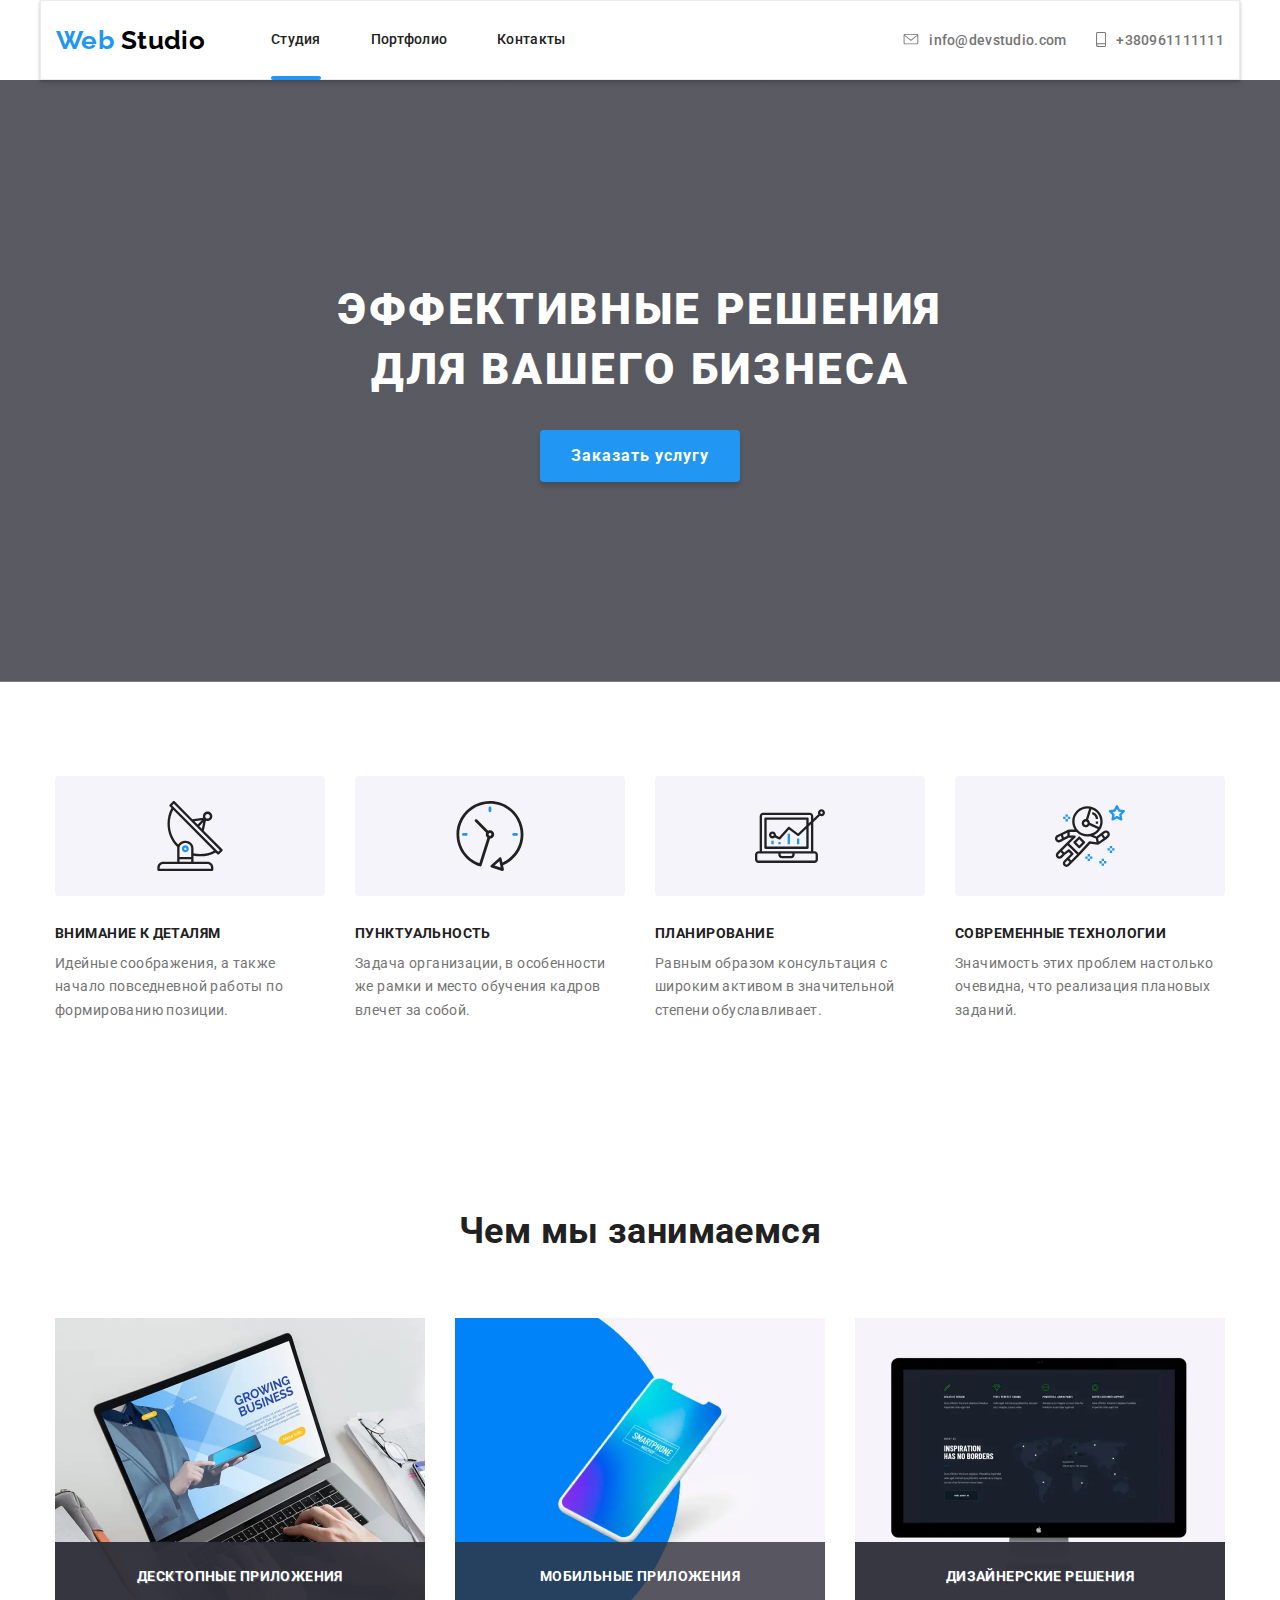
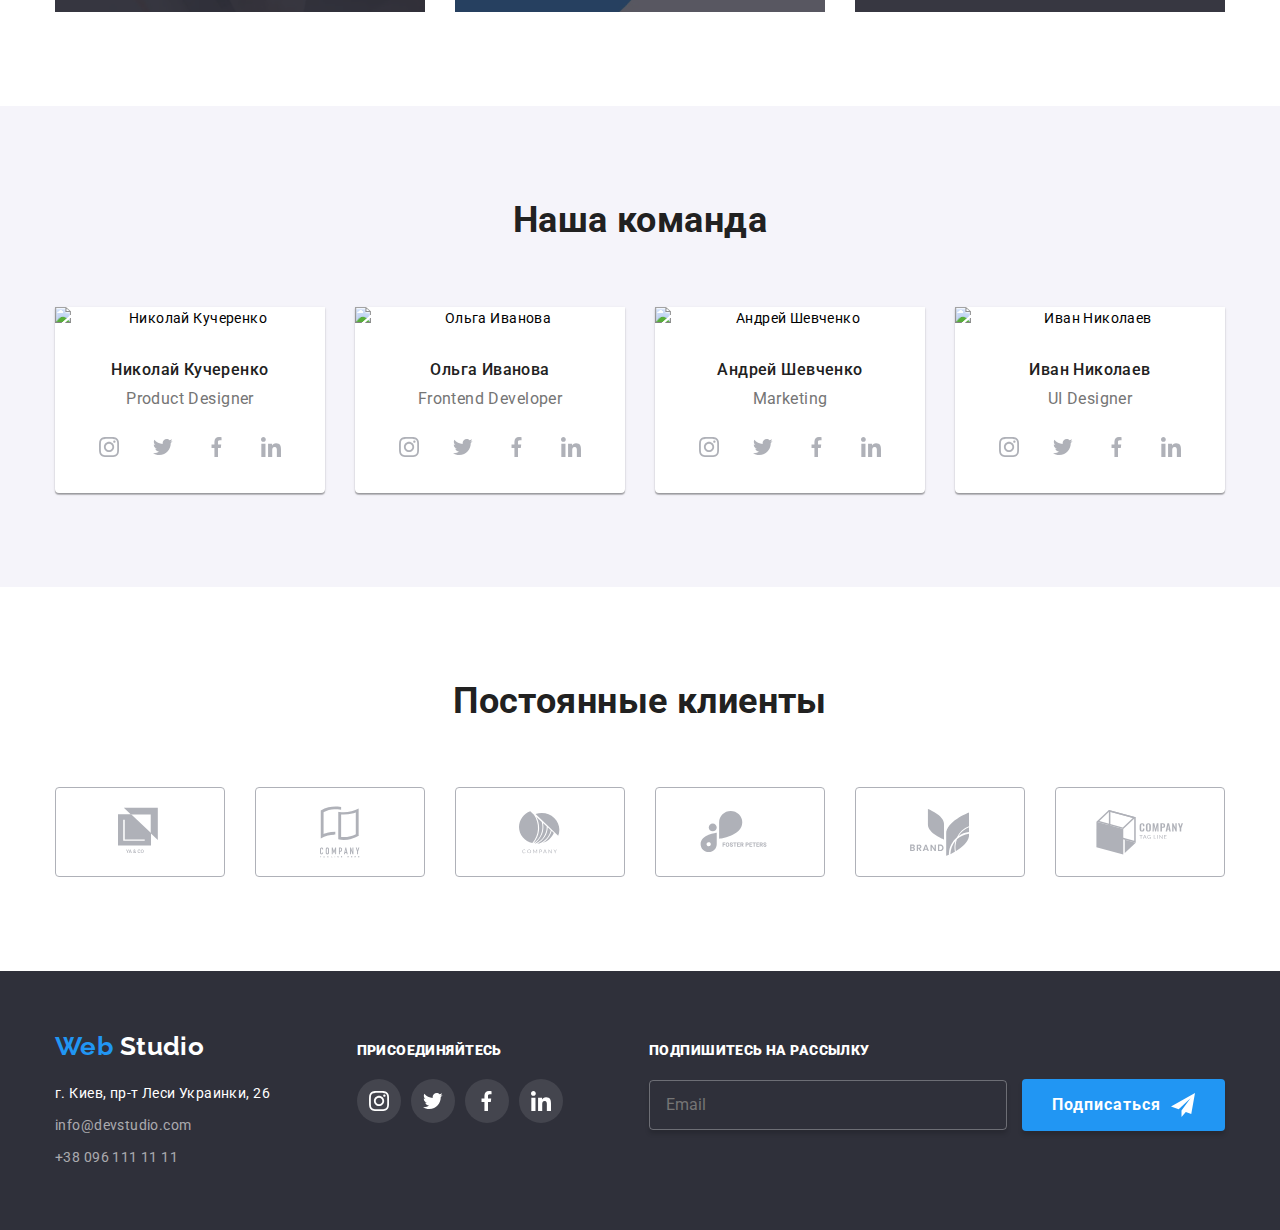
==== commit cfcb27b9: "дз8" ====
--- a/index.html
+++ b/index.html
@@ -1,529 +1,504 @@
 <!DOCTYPE html>
 <html lang="ru">
-  <head>
-    <meta charset="UTF-8" />
-    <meta name="viewport" content="width=device-width, initial-scale=1.0" />
-    <title>Дз4</title>
-    <link
-      href="https://fonts.googleapis.com/css2?family=Raleway:wght@700&family=Roboto:wght@400;500;700&display=swap"
-      rel="stylesheet"
-    />
-    <link
-      rel="stylesheet"
-      href="https://cdnjs.cloudflare.com/ajax/libs/modern-normalize/0.6.0/modern-normalize.css"
-    />
-    <link rel="stylesheet" href="./css/styles.css" />
-  </head>
 
-  <body>
-    <!-- Шапка страницы -->
-    <header class="page-header">
-      <div class="container header">
+<head>
+  <meta charset="UTF-8" />
+  <meta name="viewport" content="width=device-width, initial-scale=1.0" />
+  <title>Web Studio v.1</title>
+  <link href="https://fonts.googleapis.com/css2?family=Raleway:wght@700&family=Roboto:wght@400;500;700&display=swap"
+    rel="stylesheet" />
+  <link rel="stylesheet" href="./css/main.min.css" />
+</head>
+
+<body>
+  <!-- Шапка страницы с навигацией-->
+  <header class="page-header">
+    <div class="container header">
+        <a class="logo" href="./index.html">
+          Web
+          <span class="in-header">Studio</span>
+        </a>
+        <button data-menu-button type="button" class="menu-button" aria-expanded="false" aria-controls="header-menu">
+          <svg width="20" height="20" aria-label="Переключатель на мобильное меню">
+            <use class="menu-icon-close" href="./images-hw8/close_mod2.svg"></use>
+            <use class="menu-icon" href="./images-hw8/burger.svg"></use>
+          </svg>
+        </button>
+        <div data-menu class="header-menu" id="header-menu"></div>
         <nav class="header-nav">
-          <a class="logo" href="./index.html">
-            Web
-            <span class="studio">Studio</span>
-          </a>
-          <ul class="site-navigation">
-            <li class="item">
-              <a href="./index.html" class="link current">Студия</a>
-            </li>
-            <li class="item">
-              <a href="./portfolio.html" class="link">Портфолио</a>
-            </li>
-            <li class="item">
-              <a href="./example.html" class="link">Контакты</a>
+        <ul class="site-navigation">
+          <li class="item">
+            <a href="./index.html" class="link current" aria-current="page">Студия</a>
+          </li>
+          <li class="item">
+            <a href="./portfolio.html" class="link">Портфолио</a>
+          </li>
+          <li class="item">
+            <a href="" class="link">Контакты</a>
+          </li>
+        </ul>
+      </nav>
+      <address class="header-address">
+        <ul class="site-contacts">
+          <li class="item">
+            <a href="mailto:info@devstudio.com" class="link">
+              <svg class="header-icon" width="16" height="11">
+                <use href="./images/symbol-defs-second.svg#icon-mail"></use>
+              </svg>
+              info@devstudio.com
+            </a>
+          </li>
+          <li class="item">
+            <a href="tel:+380961111111" class="link">
+              <svg class="header-icon" width="10" height="15">
+                <use href="./images/symbol-defs-second.svg#icon-smartphone"></use>
+              </svg>
+              +380961111111
+            </a>
+          </li>
+        </ul>
+      </address>
+    </div>
+    </div>
+  </header>
+  <!-- Уникальный контент страницы -->
+  <main>
+    <!--Баннер приветствия-->
+    <section class="hero">
+      <h1 class="hero-title">
+        эффективные решения<br />
+        для вашего бизнеса
+      </h1>
+      <button data-modal-open class="button-primary">Заказать услугу</button>
+    </section>
+    <!--Наши функции-->
+    <section class="section">
+      <div class="container our-features">
+        <h2 class="section-title visually-hidden">Наши функции</h2>
+        <ul class="section-list">
+          <li class="item">
+            <div class="icon-container">
+              <svg class="icon" width="70" height="70">
+                <use href="./images/symbol-defs-second.svg#icon-antenna1"></use>
+                </svg>
+              </div>
+              <h3 class=" section-subtitle">Внимание к деталям</h3>
+                  <p class="features">
+                    Идейные соображения, а также начало повседневной работы по
+                    формированию позиции.
+                  </p>
+          </li>
+          <li class="item">
+            <div class="icon-container">
+              <svg class="icon" width="70" height="70">
+                <use href="./images/symbol-defs-second.svg#icon-clock1"></use>
+              </svg>
+            </div>
+            <h3 class="section-subtitle">Пунктуальность</h3>
+            <p class="features">
+              Задача организации, в особенности же рамки и место обучения
+              кадров влечет за собой.
+            </p>
+          </li>
+          <li class="item">
+            <div class="icon-container">
+              <svg class="icon" width="70" height="70">
+                <use href="./images/symbol-defs-second.svg#icon-diagram1"></use>
+              </svg>
+            </div>
+            <h3 class="section-subtitle">Планирование</h3>
+            <p class="features">
+              Равным образом консультация с широким активом в значительной
+              степени обуславливает.
+            </p>
+          </li>
+          <li class="item">
+            <div class="icon-container">
+              <svg class="icon" width="70" height="70">
+                <use href="./images/symbol-defs-second.svg#icon-astronaut1"></use>
+              </svg>
+            </div>
+            <h3 class="section-subtitle">Современные технологии</h3>
+            <p class="features">
+              Значимость этих проблем настолько очевидна, что реализация
+              плановых заданий.
+            </p>
+          </li>
+        </ul>
+      </div>
+    </section>
+    <!--Чем мы занимаемся-->
+    <section class="section">
+      <div class="container works">
+        <h2 class="section-title">Чем мы занимаемся</h2>
+        <ul class="section-list">
+          <li class="work-item">
+            <picture>
+              <source srcset="./images-hw8/box-370.webp 370w, ./images-hw8/box-370@2x.webp 740w" type="image/webp"
+                media="(min-width: 1200px)" />
+              <source srcset="./images-hw8/box-370.jpg 370w, ./images-hw8/box-370@2x.jpg 740w" media="(min-width: 1200px)" />
+            
+              <img class="work-img" src="./images-hw8/box-370.jpg" alt="Десктопные приложения" sizes="(min-width: 1200px) 30vw" />
+            </picture>
+            <h3 class="section-subtitle work">Десктопные приложения</h3>
+          </li>
+          <li class="work-item">
+            <picture>
+              <source srcset="./images-hw8/box2-370.webp 370w, ./images-hw8/box2-370@2x.webp 740w" type="image/webp"
+                media="(min-width: 1200px)">
+              <source srcset="./images-hw8/box2-370.jpg 370w, ./images-hw/box2-370@2x.jpg 740w" media="(min-width: 1200px)">
+              <img class="work-img" src="./images-hw8/box2-370.jpg" alt="Мобильные приложения" sizes="(min-width: 1200px) 30vw">
+            </picture>
+            <h3 class="section-subtitle work">Мобильные приложения</h3>
+          </li>
+          <li class="work-item">
+            <picture>
+              <source srcset="./images-hw8/box3-370.webp 370w, ./images-hw8/box3-370@2x.webp 740w" type="image/webp"
+                media="(min-width: 1200px)">
+              <source srcset="./images-hw8/box3-370.jpg 370w, ./images-hw/box3-370@2x.jpg 740w" media="(min-width: 1200px)">
+              <img class="work-img" src="./images-hw8/box3-370.jpg" alt="Дизайнерские приложения" sizes="(min-width: 1200px) 30vw">
+            </picture>
+            <h3 class="section-subtitle work">Дизайнерские решения</h3>
+          </li>
+        </ul>
+      </div>
+    </section>
+    <!--Наша команда-->
+    <section class="section team-section">
+      <div class="container team">
+        <h2 class="section-title">Наша команда</h2>
+        <ul class="section-list">
+          <li class="teams item">
+            <img class="mate-img" src="./images/John.svg" alt="Николай Кучеренко" width="270" />
+            <h3 class="section-subtitle team">Николай Кучеренко</h3>
+            <p class="position">Product Designer</p>
+            <ul class="mate">
+              <li class="mate-item">
+                <a class="social-links" href="https://www.instagram.com/">
+                  <svg class="social-icon" width="20" height="20">
+                    <use href="./images/symbol-defs.svg#icon-instagram"></use>
+                  </svg>
+                </a>
+              </li>
+              <li class="mate-item">
+                <a class="social-links" href="https://twitter.com/">
+                  <svg class="social-icon" width="20" height="20">
+                    <use href="./images/symbol-defs.svg#icon-twitter"></use>
+                  </svg>
+                </a>
+              </li>
+              <li class="mate-item">
+                <a class="social-links" href="https://www.facebook.com/">
+                  <svg class="social-icon" width="20" height="20">
+                    <use href="./images/symbol-defs.svg#icon-facebook"></use>
+                  </svg>
+                </a>
+              </li>
+              <li class="mate-item">
+                <a class="social-links" href="https://www.linkedin.com/">
+                  <svg class="social-icon" width="20" height="20">
+                    <use href="./images/symbol-defs.svg#icon-linkedin"></use>
+                  </svg>
+                </a>
+              </li>
+            </ul>
+          </li>
+          <li class="teams item">
+            <img class="mate-img" src="./images/Marta.svg" alt="Ольга Иванова" width="270" />
+            <h3 class="section-subtitle team">Ольга Иванова</h3>
+            <p class="position">Frontend Developer</p>
+            <ul class="mate">
+              <li class="mate-item">
+                <a class="social-links" href="https://www.instagram.com/">
+                  <svg class="social-icon" width="20" height="20">
+                    <use href="./images/symbol-defs.svg#icon-instagram"></use>
+                  </svg>
+                </a>
+              </li>
+              <li class="mate-item">
+                <a class="social-links" href="https://twitter.com/">
+                  <svg class="social-icon" width="20" height="20">
+                    <use href="./images/symbol-defs.svg#icon-twitter"></use>
+                  </svg>
+                </a>
+              </li>
+              <li class="mate-item">
+                <a class="social-links" href="https://www.facebook.com/">
+                  <svg class="social-icon" width="20" height="20">
+                    <use href="./images/symbol-defs.svg#icon-facebook"></use>
+                  </svg>
+                </a>
+              </li>
+              <li class="mate-item">
+                <a class="social-links" href="https://www.linkedin.com/">
+                  <svg class="social-icon" width="20" height="20">
+                    <use href="./images/symbol-defs.svg#icon-linkedin"></use>
+                  </svg>
+                </a>
+              </li>
+            </ul>
+          </li>
+          <li class="teams item">
+            <img class="mate-img" src="./images/Martin.svg" alt="Андрей Шевченко" width="270" />
+            <h3 class="section-subtitle team">Андрей Шевченко</h3>
+            <p class="position">Marketing</p>
+            <ul class="mate">
+              <li class="mate-item">
+                <a class="social-links" href="https://www.instagram.com/">
+                  <svg class="social-icon" width="20" height="20">
+                    <use href="./images/symbol-defs.svg#icon-instagram"></use>
+                  </svg>
+                </a>
+              </li>
+              <li class="mate-item">
+                <a class="social-links" href="https://twitter.com/">
+                  <svg class="social-icon" width="20" height="20">
+                    <use href="./images/symbol-defs.svg#icon-twitter"></use>
+                  </svg>
+                </a>
+              </li>
+              <li class="mate-item">
+                <a class="social-links" href="https://www.facebook.com/">
+                  <svg class="social-icon" width="20" height="20">
+                    <use href="./images/symbol-defs.svg#icon-facebook"></use>
+                  </svg>
+                </a>
+              </li>
+              <li class="mate-item">
+                <a class="social-links" href="https://www.linkedin.com/">
+                  <svg class="social-icon" width="20" height="20">
+                    <use href="./images/symbol-defs.svg#icon-linkedin"></use>
+                  </svg>
+                </a>
+              </li>
+            </ul>
+          </li>
+          <li class="teams item">
+            <img class="mate-img" src="./images/Robert.svg" alt="Иван Николаев" width="270" />
+            <h3 class="section-subtitle team">Иван Николаев</h3>
+            <p class="position">UI Designer</p>
+            <ul class="mate">
+              <li class="mate-item">
+                <a class="social-links" href="https://www.instagram.com/">
+                  <svg class="social-icon" width="20" height="20">
+                    <use href="./images/symbol-defs.svg#icon-instagram"></use>
+                  </svg>
+                </a>
+              </li>
+              <li class="mate-item">
+                <a class="social-links" href="https://twitter.com/">
+                  <svg class="social-icon" width="20" height="20">
+                    <use href="./images/symbol-defs.svg#icon-twitter"></use>
+                  </svg>
+                </a>
+              </li>
+              <li class="mate-item">
+                <a class="social-links" href="https://www.facebook.com/">
+                  <svg class="social-icon" width="20" height="20">
+                    <use href="./images/symbol-defs.svg#icon-facebook"></use>
+                  </svg>
+                </a>
+              </li>
+              <li class="mate-item">
+                <a class="social-links" href="https://www.linkedin.com/">
+                  <svg class="social-icon" width="20" height="20">
+                    <use href="./images/symbol-defs.svg#icon-linkedin"></use>
+                  </svg>
+                </a>
+              </li>
+            </ul>
+      </div>
+    </section>
+    <!--Постоянные клиенты-->
+    <section class="section">
+      <div class="container clients">
+        <h2 class="section-title">Постоянные клиенты</h2>
+        <ul class="section-list for-clients">
+          <li class="item">
+            <a class="link" href="">
+              <svg class="clients-icon" width="44" height="50">
+                <use href="./images/symbol-defs.svg#icon-logo1"></use>
+              </svg>
+            </a>
+          </li>
+          <li class="item">
+            <a class="link" href="">
+              <svg class="clients-icon" width="40" height="52">
+                <use href="./images/symbol-defs.svg#icon-logo-2"></use>
+              </svg>
+            </a>
+          </li>
+          <li class="item">
+            <a class="link" href="">
+              <svg class="clients-icon" width="41" height="43">
+                <use href="./images/symbol-defs.svg#icon-logo3"></use>
+              </svg>
+            </a>
+          </li>
+          <li class="item">
+            <a class="link" href="">
+              <svg class="clients-icon" width="80" height="42">
+                <use href="./images/symbol-defs.svg#icon-logo4"></use>
+              </svg>
+            </a>
+          </li>
+          <li class="item">
+            <a class="link" href="">
+              <svg class="clients-icon" width="59" height="47">
+                <use href="./images/symbol-defs.svg#icon-logo5"></use>
+              </svg>
+            </a>
+          </li>
+          <li class="item">
+            <a class="link" href="">
+              <svg class="clients-icon" width="88" height="45">
+                <use href="./images/symbol-defs.svg#icon-logo6"></use>
+              </svg>
+            </a>
+          </li>
+        </ul>
+      </div>
+    </section>
+
+    <div data-modal class="backdrop is-hidden">
+      <div class="modal">
+        <button data-modal-close class="button-close" href="">
+          <svg class="icon-close" width="18" height="18">
+            <use href="./images/symbol-defs-modal.svg#icon-exit-icon"></use>
+          </svg>
+        </button>
+        <span class="modal-title">Оставьте свои данные, мы вам перезвоним</span>
+        <form class="form">
+          <ul class="form-list">
+            <li class="form-item">
+              <label class="form-field">
+                <input type="text" class="form-input" name="name" placeholder=" ">
+                <span class="form-label">Имя</span>
+                <span class="icon-modal">
+                  <svg class="modal-svg" width="18" height="18">
+                    <use href="./images/symbol-defs-modal.svg#icon-body-name"></use>
+                  </svg>
+                </span>
+              </label>
+            </li>
+            <li class="form-item">
+              <label class="form-field">
+                <input type="tel" class="form-input" name="name" placeholder=" ">
+                <span class="form-label">Телефон</span>
+                <span class="icon-modal">
+                  <svg class="modal-svg" width="18" height="18">
+                    <use href="./images/symbol-defs-modal.svg#icon-phone-modal-icon"></use>
+                  </svg>
+                </span>
+              </label>
+            </li>
+            <li class="form-item">
+              <label class="form-field">
+                <input type="email" class="form-input" name="name" placeholder=" ">
+                <span class="form-label">Почта</span>
+                <span class="icon-modal">
+                  <svg class="modal-svg" width="18" height="18">
+                    <use href="./images/symbol-defs-modal.svg#icon-mail-modal-icon"></use>
+                  </svg>
+                </span>
+              </label>
+            </li>
+            <li class="form-item">
+              <label class="form-field">
+                <textarea class="comment-input" name="comment" placeholder=" "></textarea>
+                <span class="comment-label">Комментарий</span>
+              </label>
             </li>
           </ul>
-        </nav>
-        <address class="header-address">
-          <ul class="site-contacts">
-            <li class="item">
-              <a class="link mail" href="mailto:info@devstudio.com">
-                <svg class="mails">
-                  <use href="./images/symbol-defs-second.svg#icon-mail"></use>
-                </svg>
-                <!--<img src="./images/envelope(hover).svg" alt="Отправить мейл" />-->
-                info@devstudio.com
+          <label class="checkbox-label">
+            <input type="checkbox" class="checkbox" name="privacy">
+            <span class="checkbox-icon"></span>
+            <span class="label-text">
+              Соглашаюсь с рассылкой и принимаю
+              <a class="checkbox-link" href=""> Условия договора</a>
+            </span>
+          </label>
+
+          <button class="button-primary">Отправить</button>
+        </form>
+      </div>
+    </div>
+  </main>
+  <!-- Подвал страницы -->
+  <footer>
+    <div class="container for-footer">
+      <div class="container-address">
+        <a class="logo" href="./index.html">
+          Web
+          <span class="in-footer">Studio</span>
+        </a>
+        <address class="address-box">
+          <ul class="address-links">
+            <li class="address-item">
+              <a class="address" href="https://goo.gl/maps/L6xQnXcVUkstuExL9">г. Киев, пр-т Леси Украинки, 26
               </a>
             </li>
-            <li class="item">
-              <a href="tel:+380961111111" class="link phone">
-                <svg class="phones">
-                  <use
-                    href="./images/symbol-defs-second.svg#icon-smartphone"
-                  ></use>
-                </svg>
-                <!--<img src="./images/Vector.svg" alt="Позвонить" />-->
-                +380961111111
+            <li class="address-item">
+              <a class="link" href="mailto:info@devstudio.com">info@devstudio.com
               </a>
+            </li>
+            <li class="address-item">
+              <a class="link" href="tel:+380961111111">+38 096 111 11 11 </a>
             </li>
           </ul>
         </address>
       </div>
-    </header>
-
-    <main>
-      <!--Начало контента-->
-      <section class="hero">
-        <h1 class="hero-title">
-          эффективные решения<br />
-          для вашего бизнеса
-        </h1>
-        <button data-modal-open class="button primary">Заказать услугу</button>
-      </section>
-      <!--Наши функции-->
-      <section class="section">
-        <div class="container features">
-          <h2 class="section-title invisible">Наши функции</h2>
-          <ul class="section-features">
-            <li class="item">
-              <div class="antena-border">
-                <svg class="antena">
-                  <use
-                    href="./images/symbol-defs-second.svg#icon-antenna1"
-                  ></use>
-                </svg>
-              </div>
-              <!--<img src="./images/antenna1.svg" alt="" class="border-img" />-->
-              <h3 class="section-subtitle">Внимание к деталям</h3>
-              <p class="function-description">
-                Идейные соображения, а также начало повседневной работы по
-                формированию позиции.
-              </p>
-            </li>
-            <li class="item">
-              <div class="antena-border">
-                <svg class="clock">
-                  <use href="./images/symbol-defs-second.svg#icon-clock1"></use>
-                </svg>
-              </div>
-              <!--<img src="./images/clock1.svg" alt="" class="border-img" />-->
-              <h3 class="section-subtitle">Пунктуальность</h3>
-              <p class="function-description">
-                Задача организации, в особенности же рамки и место обучения
-                кадров влечет за собой.
-              </p>
-            </li>
-            <li class="item">
-              <div class="antena-border">
-                <svg class="diagram">
-                  <use
-                    href="./images/symbol-defs-second.svg#icon-diagram1"
-                  ></use>
-                </svg>
-              </div>
-              <!--<img src="./images/diagram1.svg" alt="" class="border-img" />-->
-              <h3 class="section-subtitle">Планирование</h3>
-              <p class="function-description">
-                Равным образом консультация с широким активом в значительной
-                степени обуславливает.
-              </p>
-            </li>
-            <li class="item">
-              <div class="antena-border">
-                <svg class="astronaut">
-                  <use
-                    href="./images/symbol-defs-second.svg#icon-astronaut1"
-                  ></use>
-                </svg>
-              </div>
-              <!--<img src="./images/astronaut1.svg" alt="" class="border-img" />-->
-              <h3 class="section-subtitle">Современные технологии</h3>
-              <p class="function-description">
-                Значимость этих проблем настолько очевидна, что реализация
-                плановых заданий.
-              </p>
-            </li>
-          </ul>
-        </div>
-      </section>
-      <!--Чем мы занимаемся-->
-      <section class="section">
-        <div class="container works">
-          <h2 class="section-title">Чем мы занимаемся</h2>
-          <ul class="section-list">
-            <li class="item works">
-              <a class="link" href="">
-                <img src="./images/box1.jpg" alt="" width="370" class="img" />
-              </a>
-              <h3 class="section-subtitle work">Десктопные приложения</h3>
-            </li>
-            <li class="item works">
-              <a class="link" href="">
-                <img src="./images/box2.svg" alt="" width="370" class="img" />
-              </a>
-              <h3 class="section-subtitle work">Мобильные приложения</h3>
-            </li>
-            <li class="item works">
-              <a class="link" href="">
-                <img src="./images/box3.svg" alt="" width="370" class="img" />
-              </a>
-              <h3 class="section-subtitle work">Дизайнерские решения</h3>
-            </li>
-          </ul>
-        </div>
-      </section>
-      <!--Наша команда-->
-      <section class="section team-section">
-        <div class="container team">
-          <h2 class="section-title">Наша команда</h2>
-          <ul class="section-list names">
-            <li class="item">
-              <img
-                src="./images/John.svg"
-                alt="Николай Кучеренко"
-                width="270"
-              />
-              <h3 class="section-subtitle team">Николай Кучеренко</h3>
-              <p class="position">Product Designer</p>
-              <ul class="icon">
-                <li class="icon-item">
-                  <a
-                    class="social-links"
-                    aria-label="Соцсеть"
-                    href="https://www.instagram.com/"
-                  >
-                    <svg class="insta" width="20" height="20">
-                      <use href="./images/symbol-defs.svg#icon-instagram"></use>
-                    </svg>
-                  </a>
-                </li>
-                <li class="icon-item">
-                  <a class="social-links" href="https://twitter.com/">
-                    <svg class="twitter" width="20" height="20">
-                      <use href="./images/symbol-defs.svg#icon-twitter"></use>
-                    </svg>
-                  </a>
-                </li>
-                <li class="icon-item">
-                  <a class="social-links" href="https://www.facebook.com/">
-                    <svg class="facebook" width="20" height="20">
-                      <use href="./images/symbol-defs.svg#icon-facebook"></use>
-                    </svg>
-                  </a>
-                </li>
-                <li class="icon-item">
-                  <a class="social-links" href="https://www.linkedin.com/">
-                    <svg class="linkedin" width="20" height="20">
-                      <use href="./images/symbol-defs.svg#icon-linkedin"></use>
-                    </svg>
-                  </a>
-                </li>
-              </ul>
-            </li>
-            <li class="item">
-              <img src="./images/Marta.svg" alt="Ольга Иванова" width="270" />
-              <h3 class="section-subtitle team">Ольга Иванова</h3>
-              <p class="position">Frontend Developer</p>
-              <ul class="icon">
-                <li class="icon-item">
-                  <a class="social-links" href="https://www.instagram.com/">
-                    <svg class="insta" width="20" height="20">
-                      <use href="./images/symbol-defs.svg#icon-instagram"></use>
-                    </svg>
-                  </a>
-                </li>
-                <li class="icon-item">
-                  <a class="social-links" href="https://twitter.com/"
-                    ><svg class="twitter" width="20" height="20">
-                      <use href="./images/symbol-defs.svg#icon-twitter"></use>
-                    </svg>
-                  </a>
-                </li>
-                <li class="icon-item">
-                  <a class="social-links" href="https://www.facebook.com/">
-                    <svg class="facebook" width="20" height="20">
-                      <use href="./images/symbol-defs.svg#icon-facebook"></use>
-                    </svg>
-                  </a>
-                </li>
-                <li class="icon-item">
-                  <a class="social-links" href="https://www.linkedin.com/">
-                    <svg class="linkedin" width="20" height="20">
-                      <use href="./images/symbol-defs.svg#icon-linkedin"></use>
-                    </svg>
-                  </a>
-                </li>
-              </ul>
-            </li>
-            <li class="item">
-              <img
-                src="./images/Martin.svg"
-                alt="Андрей Шевченко"
-                width="270"
-              />
-              <h3 class="section-subtitle team">Андрей Шевченко</h3>
-              <p class="position">Marketing</p>
-              <ul class="icon">
-                <li class="icon-item">
-                  <a class="social-links" href="https://www.instagram.com/">
-                    <svg class="insta" width="20" height="20">
-                      <use href="./images/symbol-defs.svg#icon-instagram"></use>
-                    </svg>
-                  </a>
-                </li>
-                <li class="icon-item">
-                  <a class="social-links" href="https://twitter.com/"
-                    ><svg class="twitter" width="20" height="20">
-                      <use href="./images/symbol-defs.svg#icon-twitter"></use>
-                    </svg>
-                  </a>
-                </li>
-                <li class="icon-item">
-                  <a class="social-links" href="https://www.facebook.com/">
-                    <svg class="facebook" width="20" height="20">
-                      <use href="./images/symbol-defs.svg#icon-facebook"></use>
-                    </svg>
-                  </a>
-                </li>
-                <li class="icon-item">
-                  <a class="social-links" href="https://www.linkedin.com/">
-                    <svg class="linkedin" width="20" height="20">
-                      <use href="./images/symbol-defs.svg#icon-linkedin"></use>
-                    </svg>
-                  </a>
-                </li>
-              </ul>
-            </li>
-            <li class="item">
-              <img src="./images/Robert.svg" alt="Иван Николаев" width="270" />
-              <h3 class="section-subtitle team">Иван Николаев</h3>
-              <p class="position">UI Designer</p>
-              <ul class="icon">
-                <li class="icon-item">
-                  <a class="social-links" href="https://www.instagram.com/">
-                    <svg class="insta" width="20" height="20">
-                      <use href="./images/symbol-defs.svg#icon-instagram"></use>
-                    </svg>
-                  </a>
-                </li>
-                <li class="icon-item">
-                  <a class="social-links" href="https://twitter.com/"
-                    ><svg class="twitter" width="20" height="20">
-                      <use href="./images/symbol-defs.svg#icon-twitter"></use>
-                    </svg>
-                  </a>
-                </li>
-                <li class="icon-item">
-                  <a class="social-links" href="https://www.facebook.com/">
-                    <svg class="facebook" width="20" height="20">
-                      <use href="./images/symbol-defs.svg#icon-facebook"></use>
-                    </svg>
-                  </a>
-                </li>
-                <li class="icon-item">
-                  <a class="social-links" href="https://www.linkedin.com/">
-                    <svg class="linkedin" width="20" height="20">
-                      <use href="./images/symbol-defs.svg#icon-linkedin"></use>
-                    </svg>
-                  </a>
-                </li>
-              </ul>
-            </li>
-          </ul>
-        </div>
-      </section>
-      <!--Постоянные клиенты-->
-      <section class="section">
-        <div class="container clients">
-          <h2 class="section-title">Постоянные клиенты</h2>
-          <ul class="section-list clients">
-            <li class="item">
-              <a class="link" href="">
-                <svg class="logo-one">
-                  <use href="./images/symbol-defs.svg#icon-logo1"></use>
-                </svg>
-                <!-- <img src="./images/Client1.svg" alt="клиент1" />-->
-              </a>
-            </li>
-            <li class="item">
-              <a class="link" href="">
-                <svg class="logo-two">
-                  <use href="./images/symbol-defs.svg#icon-logo-2"></use>
-                </svg>
-                <!--<img src="./images/Client2.svg" alt="клиент2" />-->
-              </a>
-            </li>
-            <li class="item">
-              <a class="link" href="">
-                <svg class="logo-three">
-                  <use href="./images/symbol-defs.svg#icon-logo3"></use>
-                </svg>
-                <!--<img src="./images/Client3.svg" alt="клиент3" />-->
-              </a>
-            </li>
-            <li class="item">
-              <a class="link" href="">
-                <svg class="logo-four">
-                  <use href="./images/symbol-defs.svg#icon-logo4"></use>
-                </svg>
-                <!--<img src="./images/Client4.svg" alt="клиент4" />-->
-              </a>
-            </li>
-            <li class="item">
-              <a class="link" href="">
-                <svg class="logo-five">
-                  <use href="./images/symbol-defs.svg#icon-logo5"></use>
-                </svg>
-                <!--<img src="./images/Client5.svg" alt="клиент5" />-->
-              </a>
-            </li>
-            <li class="item">
-              <a class="link" href="">
-                <svg class="logo-six">
-                  <use href="./images/symbol-defs.svg#icon-logo6"></use>
-                </svg>
-                <!--<img src="./images/Client6.svg" alt="клиент6" />-->
-              </a>
-            </li>
-          </ul>
-        </div>
-      </section>
-      <div data-modal class="backdrop is-hidden">
-        <div class="modal">
-          <button data-modal-close class="button-close">
-            <svg class="icon-close">
-              <use href="./images/symbol-defs-modal.svg#icon-exit-icon"></use>
-            </svg>
-          </button>
-          <span class="modal-title">Оставьте свои данные, мы вам перезвоним</span>
-          <form class="form">
-            <ul class="form-list">
-              <li class="form-item">
-                <label class="form-field">
-                  <input type="text" class="form-input" name="name" placeholder=" ">
-                  <span class="form-label">Имя</span>
-                  <span class="icon-modal">
-                    <svg class="modal-svg" width="18" height="18">
-                      <use href="./images/symbol-defs-modal.svg#icon-body-name"></use>
-                    </svg>
-                  </span>
-                </label>
-              </li>
-              <li class="form-item">
-                <label class="form-field">
-                  <input type="tel" class="form-input" name="name" placeholder=" ">
-                  <span class="form-label">Телефон</span>
-                  <span class="icon-modal">
-                    <svg class="modal-svg" width="18" height="18">
-                      <use href="./images/symbol-defs-modal.svg#icon-phone-modal-icon"></use>
-                    </svg>
-                  </span>
-                </label>
-              </li>
-              <li class="form-item">
-                <label class="form-field">
-                  <input type="email" class="form-input" name="name" placeholder=" ">
-                  <span class="form-label">Почта</span>
-                  <span class="icon-modal">
-                    <svg class="modal-svg" width="18" height="18">
-                      <use  href="./images/symbol-defs-modal.svg#icon-mail-modal-icon"></use>
-                    </svg>
-                  </span>
-                </label>
-              </li>
-              <li class="form-item">
-                <label class="form-field">
-                  <textarea class="comment-input" name="comment" placeholder=""></textarea>
-                  <span class="comment-label">Комментарий</span>
-                </label>
-              </li>
-            </ul>
-            <label class="checkbox-label">
-              <input type="checkbox" class="checkbox" name="privacy">
-              <span class="checkbox-icon"></span>
-              <span class="label-text">
-                Соглашаюсь с рассылкой и принимаю
-                <a class="checkbox-link" href="">Условия договора</a>
-              </span>
-            </label>
-            <button class="button primary">Отправить</button>
-          </form>
-        </div>
-      </div>
-      
-    </main>
-
-    <!-- Подвал страницы -->
-    <footer>
-      <div class="container for-footer">
-        <div class="container-address">
-          <a class="logo for-footer" href="./index.html">
-            Web
-            <span class="in-footer">Studio</span>
-          </a>
-          <address class="address-box">
-            <ul class="address-footer">
-              <li class="address-item">
-                <a class="address" href="https://goo.gl/maps/L6xQnXcVUkstuExL9"
-                  >г. Киев, пр-т Леси Украинки, 26
-                </a>
-              </li>
-              <li class="address-item">
-                <a class="link" href="mailto:info@devstudio.com"
-                  >info@devstudio.com
-                </a>
-              </li>
-              <li class="address-item">
-                <a class="link" href="tel:+380961111111">+38 096 111 11 11 </a>
-              </li>
-            </ul>
-          </address>
-        </div>
-        <div class="container-social">
-          <span class="footer-text"><b>присоединяйтесь</b></span>
-          <ul class="footer social-links">
-            <li class="social-item">
-              <a class="social-links" href="https://www.instagram.com/">
-                <svg class="footer-insta" width="20" height="20">
-                  <use href="./images/symbol-defs.svg#icon-instagram"></use>
-                </svg>
-              </a>
-            </li>
-            <li class="social-item">
-              <a class="social-links" href="https://twitter.com/">
-                <svg class="footer-twitter" width="20" height="20">
-                  <use href="./images/symbol-defs.svg#icon-twitter"></use>
-                </svg>
-              </a>
-            </li>
-            <li class="social-item">
-              <a class="social-links" href="https://www.facebook.com/">
-                <svg class="footer-facebook" width="20" height="20">
-                  <use href="./images/symbol-defs.svg#icon-facebook"></use>
-                </svg>
-              </a>
-            </li>
-            <li class="social-item">
-              <a class="social-links" href="https://www.linkedin.com/">
-                <svg class="footer-linkedin" width="20" height="20">
-                  <use href="./images/symbol-defs.svg#icon-linkedin"></use>
-                </svg>
-              </a>
-            </li>
-          </ul>
-        </div>
-        <div class="container-form">
-          <form class="footer-form">
-            <label class="footer-form-field">
-              <span class="footer-text">
-                <b>Подпишитесь на рассылку</b>
-              </span>
-              <input type="email" class="footer-form-input" name="name" placeholder="Email">
-            </label>
-          <button class="button primary" 
-            >Подписаться
-            <svg class="icon-send">
+      <div class="container-social">
+        <span class="footer-text"><b>присоединяйтесь</b></span>
+        <ul class="social-list">
+          <li class="social-item">
+            <a class="social-links" href="https://www.instagram.com/">
+              <svg class="social-icon" width="20" height="20">
+                <use href="./images/symbol-defs.svg#icon-instagram"></use>
+              </svg>
+            </a>
+          </li>
+          <li class="social-item">
+            <a class="social-links" href="https://twitter.com/">
+              <svg class="social-icon" width="20" height="20">
+                <use href="./images/symbol-defs.svg#icon-twitter"></use>
+              </svg>
+            </a>
+          </li>
+          <li class="social-item">
+            <a class="social-links" href="https://www.facebook.com/">
+              <svg class="social-icon" width="20" height="20">
+                <use href="./images/symbol-defs.svg#icon-facebook"></use>
+              </svg>
+            </a>
+          </li>
+          <li class="social-item">
+            <a class="social-links" href="https://www.linkedin.com/">
+              <svg class="social-icon" width="20" height="20">
+                <use href="./images/symbol-defs.svg#icon-linkedin"></use>
+              </svg>
+            </a>
+          </li>
+        </ul>
+      </div>
+      <div class="container-form">
+        <span class="footer-text"><b>Подпишитесь на рассылку</b></span>
+        <form class="footer-form">
+          <label class="footer-form-field">
+            <input type="email" class="footer-form-input" name="name" placeholder="Email">
+            <!-- <span class="footer-form-label">Email</span> -->
+          </label>
+          <button type="submit" class="button-primary">Подписаться
+            <svg class="subscribe-icon" width="24" height="24">
               <use href="./images/symbol-defs.svg#icon-iconsend"></use>
             </svg>
           </button>
-        </div>
-      </div>
-      <!--<div class="container-developed">
-        <p class="developed-by">2020 | Developed by GoIT Students</p>
-      </div>-->
-    </footer>
-    <script src="./js/modal.js"></script>
-  </body>
-</html>
+        </form>
+      </div>
+    </div>
+  </footer>
+  <script src="./js/modal.js"></script>
+  <script src="/js/menu.js"></script>
+</body>
+
+</html>--- a/css/main.min.css
+++ b/css/main.min.css
@@ -0,0 +1,3 @@
+/*! modern-normalize v0.7.0 | MIT License | https://github.com/sindresorhus/modern-normalize */*,*::before,*::after{-webkit-box-sizing:border-box;box-sizing:border-box}:root{-moz-tab-size:4;-o-tab-size:4;tab-size:4}html{line-height:1.15;-webkit-text-size-adjust:100%}body{margin:0}body{font-family:system-ui,-apple-system,"Segoe UI",Roboto,Helvetica,Arial,sans-serif,"Apple Color Emoji","Segoe UI Emoji"}hr{height:0}abbr[title]{-webkit-text-decoration:underline dotted;text-decoration:underline dotted}b,strong{font-weight:bolder}code,kbd,samp,pre{font-family:ui-monospace, SFMono-Regular, Consolas, "Liberation Mono", Menlo,+ monospace;font-size:1em}small{font-size:80%}sub,sup{font-size:75%;line-height:0;position:relative;vertical-align:baseline}sub{bottom:-0.25em}sup{top:-0.5em}button,input,optgroup,select,textarea{font-family:inherit;font-size:100%;line-height:1.15;margin:0}button,select{text-transform:none}button,[type="button"],[type="reset"],[type="submit"]{-webkit-appearance:button}button::-moz-focus-inner,[type="button"]::-moz-focus-inner,[type="reset"]::-moz-focus-inner,[type="submit"]::-moz-focus-inner{border-style:none;padding:0}button:-moz-focusring,[type="button"]:-moz-focusring,[type="reset"]:-moz-focusring,[type="submit"]:-moz-focusring{outline:1px dotted ButtonText}legend{padding:0}progress{vertical-align:baseline}[type="number"]::-webkit-inner-spin-button,[type="number"]::-webkit-outer-spin-button{height:auto}[type="search"]{-webkit-appearance:textfield;outline-offset:-2px}[type="search"]::-webkit-search-decoration{-webkit-appearance:none}::-webkit-file-upload-button{-webkit-appearance:button;font:inherit}summary{display:list-item}body{font-family:Roboto,sans-serif;font-style:normal;font-weight:400;font-size:14px;line-height:1.71;letter-spacing:0.03em}.container{margin:0 auto;padding-left:15px;padding-right:15px}@media screen and (min-width: 480px){.container{width:480px}}@media screen and (min-width: 768px){.container{width:768px}}@media screen and (min-width: 1200px){.container{width:1200px}}.visually-hidden{position:absolute;white-space:nowrap;width:1px;height:1px;overflow:hidden;border:0;padding:0;clip:rect(0 0 0 0);-webkit-clip-path:inset(50%);clip-path:inset(50%);margin:-1px}body.modal-open{overflow:hidden}img{display:block;max-width:100%;height:auto}.page-header{position:relative;height:60px;z-index:100}@media screen and (min-width: 480px){.page-header{width:480px}}@media screen and (min-width: 768px){.page-header{width:768px;height:80px;margin-left:auto;margin-right:auto}}@media screen and (min-width: 1200px){.page-header{width:1200px}}@media screen and (max-width: 768px){.header-address{margin-top:60px}}@media screen and (min-width: 768px){.header-address{margin-left:84px}}@media screen and (min-width: 1200px){.header-address{-webkit-box-align:center;-ms-flex-align:center;align-items:center;margin-left:305px}}.site-contacts{list-style-type:none;margin-top:0;margin-bottom:0;padding-left:0}@media screen and (min-width: 1200px){.site-contacts{display:-webkit-box;display:-ms-flexbox;display:flex}}@media screen and (max-width: 768px){.site-contacts .item:not(:first-child){margin-top:16px}}@media screen and (min-width: 768px){.site-contacts .item:not(:first-child){margin-top:10px}}@media screen and (min-width: 1200px){.site-contacts .item:not(:first-child){margin-top:0;margin-left:30px}}.site-contacts .link{display:-webkit-box;display:-ms-flexbox;display:flex;-webkit-box-align:center;-ms-flex-align:center;align-items:center;font-size:18px;font-style:normal;font-weight:500;line-height:1.14;letter-spacing:0.02em;text-decoration:none;color:#757575;-webkit-transition:color 250ms cubic-bezier(0.4, 0, 0.2, 1);transition:color 250ms cubic-bezier(0.4, 0, 0.2, 1)}@media screen and (max-width: 768px){.site-contacts .link{-webkit-box-pack:center;-ms-flex-pack:center;justify-content:center}}@media screen and (min-width: 768px){.site-contacts .link{font-size:12px;line-height:1.16}}@media screen and (min-width: 1200px){.site-contacts .link{font-size:14px}}.site-contacts .link:hover,.site-contacts .link:focus{color:#2196f3}.header-icon{fill:currentColor;margin-right:10px}.menu-button{display:-webkit-inline-box;display:-ms-inline-flexbox;display:inline-flex;margin:0;padding:10px;border:none;background-color:transparent;color:#212121;-webkit-transition:color 250ms cubic-bezier(0.4, 0, 0.2, 1);transition:color 250ms cubic-bezier(0.4, 0, 0.2, 1)}@media screen and (min-width: 768px){.menu-button{display:none}}.menu-button .menu-icon-close{display:none}.menu-button .menu-icon{display:block}.menu-button.is-open .menu-icon-close{display:block}.menu-button.is-open .menu-icon{display:none}.menu-button:hover,.menu-button:focus{color:#2196f3}.menu-icon,.menu-icon-close{fill:currentColor}@media screen and (max-width: 768px){.header-menu{position:absolute;z-index:100;background-color:#fff;top:100%;left:0;right:0;-webkit-transform:translate(0, -200%);transform:translate(0, -200%);-webkit-transition:-webkit-transform 250ms cubic-bezier(0.4, 0, 0.2, 1);transition:-webkit-transform 250ms cubic-bezier(0.4, 0, 0.2, 1);transition:transform 250ms cubic-bezier(0.4, 0, 0.2, 1);transition:transform 250ms cubic-bezier(0.4, 0, 0.2, 1), -webkit-transform 250ms cubic-bezier(0.4, 0, 0.2, 1);border-bottom:1px solid #ececec;border-top:1px solid #ececec;-webkit-box-shadow:0px 1px 3px rgba(0,0,0,0.16),0px 2px 4px rgba(0,0,0,0.08),0px 4px 8px rgba(0,0,0,0.04);box-shadow:0px 1px 3px rgba(0,0,0,0.16),0px 2px 4px rgba(0,0,0,0.08),0px 4px 8px rgba(0,0,0,0.04);padding-top:60px;padding-bottom:60px;padding-left:15px;padding-right:15px}}.header-menu.is-open{-webkit-transform:translate(0, 0);transform:translate(0, 0)}@media screen and (min-width: 768px){.header-menu{display:-webkit-box;display:-ms-flexbox;display:flex;-webkit-box-align:center;-ms-flex-align:center;align-items:center}}.logo{font-family:Raleway,sans-serif;font-style:normal;font-weight:700;font-size:24px;line-height:1.19;color:#2196f3;text-decoration:none}@media screen and (min-width: 1200px){.logo{font-size:26px}}.logo .in-header{color:#000000}.logo .in-footer{color:#fff}.container.header{position:fixed;top:0;left:0;right:0;background-color:#fff;border:1px solid #ececec;-webkit-box-shadow:0px 1px 3px rgba(0,0,0,0.16),0px 2px 4px rgba(0,0,0,0.08),0px 4px 8px rgba(0,0,0,0.04);box-shadow:0px 1px 3px rgba(0,0,0,0.16),0px 2px 4px rgba(0,0,0,0.08),0px 4px 8px rgba(0,0,0,0.04);display:-webkit-box;display:-ms-flexbox;display:flex;-webkit-box-align:center;-ms-flex-align:center;align-items:center;-webkit-box-pack:justify;-ms-flex-pack:justify;justify-content:space-between}@media screen and (max-width: 768px){.container.header{height:60px;padding-top:10px}}@media screen and (min-width: 768px){.container.header{position:static;height:80px;padding-top:21px;padding-bottom:21px;text-align:center}}.container.for-footer{padding:60px 15px}@media screen and (min-width: 480px){.container.for-footer{width:480px}}@media screen and (min-width: 768px){.container.for-footer{width:768px;display:-webkit-box;display:-ms-flexbox;display:flex;-ms-flex-wrap:wrap;flex-wrap:wrap;-webkit-box-align:baseline;-ms-flex-align:baseline;align-items:baseline;-ms-flex-pack:distribute;justify-content:space-around}}@media screen and (min-width: 1200px){.container.for-footer{width:1200px;display:-webkit-box;display:-ms-flexbox;display:flex;-webkit-box-align:baseline;-ms-flex-align:baseline;align-items:baseline;-webkit-box-pack:justify;-ms-flex-pack:justify;justify-content:space-between}}.header-nav{-webkit-box-align:center;-ms-flex-align:center;align-items:center}@media screen and (min-width: 768px){.header-nav{display:-webkit-box;display:-ms-flexbox;display:flex;-ms-flex-wrap:wrap;flex-wrap:wrap}}.site-navigation{list-style-type:none;text-align:center;margin-top:0;margin-bottom:0;padding-left:0}@media screen and (min-width: 768px){.site-navigation{display:-webkit-box;display:-ms-flexbox;display:flex}}@media screen and (max-width: 768px){.site-navigation .item:not(:first-child){margin-top:40px}}@media screen and (min-width: 768px){.site-navigation .item:not(:first-child){margin-left:50px}}.site-navigation .link{position:relative;display:inline-block;font-size:18px;font-weight:500;line-height:1.16;letter-spacing:0.02em;text-decoration:none;color:#212121;-webkit-transition:color 250ms cubic-bezier(0.4, 0, 0.2, 1);transition:color 250ms cubic-bezier(0.4, 0, 0.2, 1)}@media screen and (max-width: 768px){.site-navigation .link{padding-bottom:8px}}@media screen and (min-width: 768px){.site-navigation .link{font-size:14px;line-height:1.14;padding-top:32px;padding-bottom:32px}}.site-navigation .link:hover,.site-navigation .link:focus{color:#2196f3}.site-navigation .current::after{content:'';position:absolute;display:inline-block;bottom:0;left:0;height:4px;width:100%;border-radius:2px;background-color:#2196f3}.section{padding-top:60px;padding-bottom:60px}@media screen and (min-width: 1200px){.section{padding-top:94px;padding-bottom:94px}}.section.team-section{background:#f5f4fa}.section.our-work{display:none}@media screen and (min-width: 1200px){.section.our-work{display:block}}.section-title{font-weight:700;font-size:36px;line-height:1.16;text-align:center;color:#212121;margin-top:0;margin-bottom:0}.section-subtitle{font-weight:700;font-size:14px;line-height:1.14;text-transform:uppercase;color:#212121;margin-top:30px;margin-bottom:0;text-align:center}@media screen and (min-width: 768px){.section-subtitle{text-align:start}}@media screen and (min-width: 1200px){.section-subtitle{text-align:start}}.features{color:#757575;margin-top:10px;margin-bottom:0}.section-subtitle.work{position:absolute;bottom:0;left:0;width:100%;color:#fff;background:rgba(47,48,58,0.8);text-align:center;padding-top:27px;padding-bottom:27px;margin-top:0;margin-bottom:0}.section-subtitle.team{font-weight:500;font-size:16px;line-height:1.18;text-align:center;text-transform:none;color:#212121}.section-list{list-style:none;padding-left:0;margin:-15px}@media screen and (min-width: 768px){.section-list{display:-webkit-box;display:-ms-flexbox;display:flex;-ms-flex-wrap:wrap;flex-wrap:wrap;margin:-15px}}@media screen and (min-width: 1200px){.section-list{display:-webkit-box;display:-ms-flexbox;display:flex;-ms-flex-wrap:wrap;flex-wrap:wrap;margin:-15px}}.section-list .item{text-align:start;display:block;margin:15px}@media screen and (min-width: 768px){.section-list .item{width:450px}}@media screen and (min-width: 768px){.section-list .item{width:calc((100% - 4 * 15px) / 2)}}@media screen and (min-width: 1200px){.section-list .item{width:calc((100% - 8 * 15px) / 4)}}.section-list .work-item{position:relative;width:370px;text-align:start;display:block}@media screen and (min-width: 1200px){.section-list .work-item{width:calc((100% - 6 * 15px) / 3);margin:15px}}.section-list .link{text-decoration:none;display:block;-webkit-transition:color 250ms cubic-bezier(0.4, 0, 0.2, 1);transition:color 250ms cubic-bezier(0.4, 0, 0.2, 1)}.section-list .link:hover,.section-list .link:focus{color:#2196f3}.works .section-list{list-style:none;display:-webkit-box;display:-ms-flexbox;display:flex;padding-left:0;margin-bottom:0;margin:-15px;margin-top:50px}.team .section-list{list-style:none;padding-left:0;margin-top:30px;margin-bottom:0}@media screen and (min-width: 768px){.team .section-list{display:-webkit-box;display:-ms-flexbox;display:flex;-ms-flex-wrap:wrap;flex-wrap:wrap;margin:-15px;margin-top:30px}}@media screen and (min-width: 1200px){.team .section-list{display:-webkit-box;display:-ms-flexbox;display:flex;-ms-flex-wrap:wrap;flex-wrap:wrap;margin:-15px;margin-top:50px}}.clients .section-list{list-style:none;display:-webkit-box;display:-ms-flexbox;display:flex;-ms-flex-wrap:wrap;flex-wrap:wrap;padding-left:0;margin:-15px;margin-top:30px;margin-bottom:0}@media screen and (min-width: 768px){.clients .section-list{display:-webkit-box;display:-ms-flexbox;display:flex;-ms-flex-wrap:wrap;flex-wrap:wrap;margin:-15px;margin-top:30px}}@media screen and (min-width: 1200px){.clients .section-list{display:-webkit-box;display:-ms-flexbox;display:flex;-ms-flex-wrap:wrap;flex-wrap:wrap;margin:-15px;margin-top:50px}}.work-img{display:block}.for-clients .item{display:block;margin:15px;width:calc((100% - 4 * 15px) / 2)}@media screen and (min-width: 768px){.for-clients .item{width:calc((100% - 6 * 15px) / 3)}}@media screen and (min-width: 1200px){.for-clients .item{width:calc((100% - 12 * 15px) / 6)}}.for-clients .link{color:#afb1b8;display:-webkit-box;display:-ms-flexbox;display:flex;-webkit-box-align:center;-ms-flex-align:center;align-items:center;-webkit-box-pack:center;-ms-flex-pack:center;justify-content:center;height:90px;border:1px solid #afb1b8;border-radius:4px;-webkit-transition:border-color 250ms cubic-bezier(0.4, 0, 0.2, 1);transition:border-color 250ms cubic-bezier(0.4, 0, 0.2, 1);-webkit-transition:color 250ms cubic-bezier(0.4, 0, 0.2, 1);transition:color 250ms cubic-bezier(0.4, 0, 0.2, 1)}.for-clients .link:hover,.for-clients .link:focus{border:1px solid #2196f3}@media screen and (min-width: 480px){.for-clients .link{width:210px}}@media screen and (min-width: 768px){.for-clients .link{width:226px}}@media screen and (min-width: 1200px){.for-clients .link{width:170px}}.clients-icon{fill:currentColor}.mate{list-style:none;display:-webkit-inline-box;display:-ms-inline-flexbox;display:inline-flex;padding-left:0;margin-top:16px;-webkit-box-pack:center;-ms-flex-pack:center;justify-content:center;min-width:206px;height:44px}.mate .mate-item:not(:first-child){margin-left:10px}.teams.item{display:block;padding-bottom:24px;text-align:center;background-color:#fff;-webkit-box-align:center;-ms-flex-align:center;align-items:center;-webkit-box-shadow:0px 2px 1px rgba(0,0,0,0.2),0px 1px 1px rgba(0,0,0,0.14),0px 1px 3px rgba(0,0,0,0.12);box-shadow:0px 2px 1px rgba(0,0,0,0.2),0px 1px 1px rgba(0,0,0,0.14),0px 1px 3px rgba(0,0,0,0.12);border-radius:0px 0px 4px 4px;margin:15px}@media screen and (min-width: 480px){.teams.item{width:450px}}@media screen and (min-width: 768px){.teams.item{width:calc((100% - 4 * 15px) / 2)}}@media screen and (min-width: 1200px){.teams.item{width:calc((100% - 8 * 15px) / 4)}}.mate-item{min-width:44px}.position{font-size:16px;line-height:1.18;text-align:center;color:#757575;margin-top:10px;margin-bottom:0}@media screen and (max-width: 1200px){.main-section{padding-top:60px;padding-bottom:60px}}@media screen and (min-width: 1200px){.main-section{padding-top:94px;padding-bottom:94px}}.icon-container{display:block;width:450px;height:120px;background:#f5f4fa;border-radius:4px}@media screen and (max-width: 480px){.icon-container{display:-webkit-box;display:-ms-flexbox;display:flex;-webkit-box-pack:center;-ms-flex-pack:center;justify-content:center;width:100%;-webkit-box-align:center;-ms-flex-align:center;align-items:center}}@media screen and (min-width: 480px){.icon-container{padding:25px 190px}}@media screen and (min-width: 768px){.icon-container{width:354px;padding:25px 142px}}@media screen and (min-width: 1200px){.icon-container{width:270px;padding:25px 100px}}.subtitle-container{padding:20px 24px;border:1px solid #eeeeee}.hero{text-align:center;max-width:1600px;height:auto;margin-left:auto;margin-right:auto;padding-top:118px;padding-bottom:118px;background-image:-webkit-gradient(linear, left top, right top, from(rgba(47,48,58,0.8)), to(rgba(47,48,58,0.8))),url("../images/hero-img-480.jpg");background-image:linear-gradient(to right, rgba(47,48,58,0.8), rgba(47,48,58,0.8)),url("../images/hero-img-480.jpg");background-size:cover;background-repeat:no-repeat;background-position:center}@media screen and (max-width: 480px) and (min-device-pixel-ratio: 2), screen and (max-width: 480px) and (-webkit-min-device-pixel-ratio: 2), screen and (max-width: 480px) and (min-resolution: 192dpi), screen and (max-width: 480px) and (min-resolution: 2dppx){.hero{background-image:-webkit-gradient(linear, left top, right top, from(rgba(47,48,58,0.8)), to(rgba(47,48,58,0.8))),url("../images/hero-img-480@2x.jpg");background-image:linear-gradient(to right, rgba(47,48,58,0.8), rgba(47,48,58,0.8)),url("../images/hero-img-480@2x.jpg")}}@media screen and (max-width: 768px){.hero{background-image:-webkit-gradient(linear, left top, right top, from(rgba(47,48,58,0.8)), to(rgba(47,48,58,0.8))),url("../images/hero-img-768.jpg");background-image:linear-gradient(to right, rgba(47,48,58,0.8), rgba(47,48,58,0.8)),url("../images/hero-img-768.jpg")}}@media screen and (max-width: 768px) and (min-device-pixel-ratio: 2), screen and (max-width: 768px) and (-webkit-min-device-pixel-ratio: 2), screen and (max-width: 768px) and (min-resolution: 192dpi), screen and (max-width: 768px) and (min-resolution: 2dppx){.hero{background-image:-webkit-gradient(linear, left top, right top, from(rgba(47,48,58,0.8)), to(rgba(47,48,58,0.8))),url("../images/hero-img-768@2x.jpg");background-image:linear-gradient(to right, rgba(47,48,58,0.8), rgba(47,48,58,0.8)),url("../images/hero-img-768@2x.jpg")}}@media screen and (min-width: 769px){.hero{background-image:-webkit-gradient(linear, left top, right top, from(rgba(47,48,58,0.8)), to(rgba(47,48,58,0.8))),url("../images/hero-img-1600.jpg");background-image:linear-gradient(to right, rgba(47,48,58,0.8), rgba(47,48,58,0.8)),url("../images/hero-img-1600.jpg");padding-top:200px;padding-bottom:200px}}@media screen and (min-width: 769px) and (min-device-pixel-ratio: 2), screen and (min-width: 769px) and (-webkit-min-device-pixel-ratio: 2), screen and (min-width: 769px) and (min-resolution: 192dpi), screen and (min-width: 769px) and (min-resolution: 2dppx){.hero{background-image:-webkit-gradient(linear, left top, right top, from(rgba(47,48,58,0.8)), to(rgba(47,48,58,0.8))),url("../images/hero-img-1600@2x.jpg");background-image:linear-gradient(to right, rgba(47,48,58,0.8), rgba(47,48,58,0.8)),url("../images/hero-img-1600@2x.jpg")}}.hero-title{font-weight:900;font-size:26px;line-height:1.61;letter-spacing:0.06em;text-transform:uppercase;margin-top:0;margin-bottom:30px;color:#fff}@media screen and (min-width: 1200px){.hero-title{font-size:44px;line-height:1.36}}.button-primary{display:-webkit-inline-box;display:-ms-inline-flexbox;display:inline-flex;font-weight:700;font-size:16px;line-height:1.87;-webkit-box-align:center;-ms-flex-align:center;align-items:center;-webkit-box-pack:center;-ms-flex-pack:center;justify-content:center;letter-spacing:0.06em;text-decoration:none;min-width:200px;padding:10px 29px;border:1px solid transparent;border-radius:4px;-webkit-box-shadow:0px 4px 4px rgba(0,0,0,0.15);box-shadow:0px 4px 4px rgba(0,0,0,0.15);color:#fff;background-color:#2196f3}.footer-form .button-primary{margin-top:20px}@media screen and (min-width: 1200px){.footer-form .button-primary{margin-left:12px;margin-top:0}}.form .button-primary{margin-top:30px}.subscribe-icon{fill:currentColor;margin-left:10px}.filter-button{font-weight:500;font-size:16px;line-height:1.62;text-align:center;border:1px solid transparent;border-radius:4px;padding:6px 22px;color:#212121;background-color:#f5f4fa;-webkit-transition:color 250ms cubic-bezier(0.4, 0, 0.2, 1),background-color 250ms cubic-bezier(0.4, 0, 0.2, 1);transition:color 250ms cubic-bezier(0.4, 0, 0.2, 1),background-color 250ms cubic-bezier(0.4, 0, 0.2, 1)}.filter-button:hover,.filter-button:focus{color:#fff;background-color:#2196f3}.button-close{position:absolute;top:8px;right:8px;width:30px;height:30px;display:-webkit-box;display:-ms-flexbox;display:flex;-webkit-box-align:center;-ms-flex-align:center;align-items:center;-webkit-box-pack:center;-ms-flex-pack:center;justify-content:center;background-color:#fff;border:none;border-radius:50%;border:1px solid rgba(0,0,0,0.1);color:#000000}.button-close:hover,.button-close:focus{color:#2196f3}.icon-close{fill:currentColor}footer{background:#2f303a}.container-address{text-align:center;min-width:69px}@media screen and (min-width: 1200px){.container-address{display:-webkit-box;display:-ms-flexbox;display:flex;-webkit-box-orient:vertical;-webkit-box-direction:normal;-ms-flex-direction:column;flex-direction:column;text-align:start}}.address-box{margin-top:20px}.address-links{font-style:normal;line-height:1.71;list-style-type:none;text-decoration:none;text-align:center;padding-left:0;margin-bottom:0;margin-top:0}@media screen and (min-width: 1200px){.address-links{text-align:start}}.address-links .link{text-decoration:none;color:rgba(255,255,255,0.6)}.address-item:not(:first-child){margin-top:8px}.address{text-decoration:none;color:#fff}.container-social{min-width:206px;margin-top:60px}@media screen and (min-width: 768px){.container-social{margin-top:0}}@media screen and (min-width: 1200px){.container-social{display:-webkit-box;display:-ms-flexbox;display:flex;-webkit-box-orient:vertical;-webkit-box-direction:normal;-ms-flex-direction:column;flex-direction:column}}.container-form{margin-right:auto;margin-left:auto;padding-top:60px}@media screen and (min-width: 1200px){.container-form{margin-right:0;margin-left:0;min-width:570px;padding-top:0}}.footer-text{display:block;font-weight:700;line-height:1.14;text-align:center;text-transform:uppercase;color:#fff}@media screen and (min-width: 1200px){.footer-text{text-align:left}}.footer-form{margin-top:20px;text-align:center}@media screen and (min-width: 768px){.footer-form{text-align:center}}@media screen and (min-width: 1200px){.footer-form{text-align:start}}.footer-form-input{height:50px;font-size:16px;line-height:1.25;padding:15px 16px;background-color:transparent;color:rgba(255,255,255,0.6);border:1px solid rgba(255,255,255,0.3);-webkit-box-shadow:0px 4px 4px rgba(0,0,0,0.15);box-shadow:0px 4px 4px rgba(0,0,0,0.15);border-radius:4px}@media screen and (max-width: 768px){.footer-form-input{display:block;margin-left:auto;margin-right:auto;width:100%}}@media screen and (min-width: 480px){.footer-form-input{display:block;margin-left:auto;margin-right:auto}}@media screen and (min-width: 768px){.footer-form-input{display:block;margin-left:auto;margin-right:auto;width:450px}}@media screen and (min-width: 1200px){.footer-form-input{display:inline-block;margin-left:0;margin-right:0;width:358px}}.social-list{min-width:206px;height:44px;list-style:none;text-decoration:none;padding-left:0;margin-top:20px;margin-bottom:0;display:-webkit-box;display:-ms-flexbox;display:flex;-webkit-box-pack:center;-ms-flex-pack:center;justify-content:center}.social-list .social-links{background-color:rgba(255,255,255,0.1);color:#fff;-webkit-transition:background-color 250ms cubic-bezier(0.4, 0, 0.2, 1);transition:background-color 250ms cubic-bezier(0.4, 0, 0.2, 1)}.social-list .social-item:not(:first-child){margin-left:10px}.social-list .social-links:hover,.social-list .social-links:focus{background-color:#2196f3}.social-links{display:-webkit-box;display:-ms-flexbox;display:flex;-webkit-box-align:center;-ms-flex-align:center;align-items:center;-webkit-box-pack:center;-ms-flex-pack:center;justify-content:center;border:none;width:44px;height:44px;border-radius:50%;color:#afb1b8;-webkit-transition:color 250ms cubic-bezier(0.4, 0, 0.2, 1);transition:color 250ms cubic-bezier(0.4, 0, 0.2, 1);-webkit-transition:background-color 250ms cubic-bezier(0.4, 0, 0.2, 1);transition:background-color 250ms cubic-bezier(0.4, 0, 0.2, 1)}.social-icon{fill:currentColor}.mate .social-links:hover,.mate .social-links:focus{background-color:#2196f3;color:#fff}.backdrop{position:fixed;top:0;left:0;z-index:100;width:100%;height:100%;background-color:rgba(0,0,0,0.2);opacity:1;-webkit-transition:opacity 250ms cubic-bezier(0.4, 0, 0.2, 1);transition:opacity 250ms cubic-bezier(0.4, 0, 0.2, 1);overflow-y:scroll}.backdrop.is-hidden{opacity:0;pointer-events:none}.modal{position:relative;display:block;margin:auto;max-width:450px;height:609px;padding:40px;text-align:center;background-color:#ffffff;-webkit-box-shadow:0px 2px 1px rgba(0,0,0,0.2),0px 1px 1px rgba(0,0,0,0.14),0px 1px 3px rgba(0,0,0,0.12);box-shadow:0px 2px 1px rgba(0,0,0,0.2),0px 1px 1px rgba(0,0,0,0.14),0px 1px 3px rgba(0,0,0,0.12);border-radius:4px}@media screen and (max-width: 1200px){.modal{top:50%;-webkit-transform:translate(0, -50%) scale(1);transform:translate(0, -50%) scale(1);-webkit-transition:-webkit-transform 250ms cubic-bezier(0.4, 0, 0.2, 1);transition:-webkit-transform 250ms cubic-bezier(0.4, 0, 0.2, 1);transition:transform 250ms cubic-bezier(0.4, 0, 0.2, 1);transition:transform 250ms cubic-bezier(0.4, 0, 0.2, 1), -webkit-transform 250ms cubic-bezier(0.4, 0, 0.2, 1)}}@media screen and (min-width: 1200px){.modal{position:absolute;top:50%;left:50%;-webkit-transform:translate(-50%, -50%) scale(1);transform:translate(-50%, -50%) scale(1);max-width:528px;height:581px;-webkit-transition:-webkit-transform 250ms cubic-bezier(0.4, 0, 0.2, 1);transition:-webkit-transform 250ms cubic-bezier(0.4, 0, 0.2, 1);transition:transform 250ms cubic-bezier(0.4, 0, 0.2, 1);transition:transform 250ms cubic-bezier(0.4, 0, 0.2, 1), -webkit-transform 250ms cubic-bezier(0.4, 0, 0.2, 1)}}@media screen and (max-width: 1200px){.backdrop.is-hidden .modal{-webkit-transform:translate(0, -50%) scale(1.5);transform:translate(0, -50%) scale(1.5)}}@media screen and (min-width: 1200px){.backdrop.is-hidden .modal{-webkit-transform:translate(-50%, -50%) scale(1.5);transform:translate(-50%, -50%) scale(1.5)}}.modal-title{font-weight:700;font-size:20px;line-height:1.15;color:#212121}.form{margin-top:30px}.comment-label{position:absolute;top:12px;left:16px;line-height:1.14;letter-spacing:0.01em;-webkit-transform:translate(0, 0);transform:translate(0, 0);color:#757575;-webkit-transition:font-size 250ms cubic-bezier(0.4, 0, 0.2, 1),-webkit-transform 250ms cubic-bezier(0.4, 0, 0.2, 1);transition:font-size 250ms cubic-bezier(0.4, 0, 0.2, 1),-webkit-transform 250ms cubic-bezier(0.4, 0, 0.2, 1);transition:transform 250ms cubic-bezier(0.4, 0, 0.2, 1),font-size 250ms cubic-bezier(0.4, 0, 0.2, 1);transition:transform 250ms cubic-bezier(0.4, 0, 0.2, 1),font-size 250ms cubic-bezier(0.4, 0, 0.2, 1),-webkit-transform 250ms cubic-bezier(0.4, 0, 0.2, 1)}.comment-input{display:block;padding:12px 16px;width:100%;height:120px;border:1px solid rgba(33,33,33,0.2);border-radius:4px;resize:none}.comment-input:focus{border:1px solid #2196f3;outline:transparent}.form-field:focus-within>.comment-label,.comment-input:not(:placeholder-shown)+.comment-label{font-size:12px;-webkit-transform:translateY(-30px);transform:translateY(-30px);color:#2196f3}.form-input{display:block;padding-top:12px;padding-right:18px;padding-bottom:12px;padding-left:42px;width:100%;height:40px;border:1px solid rgba(33,33,33,0.2);border-radius:4px}.form-input:focus{border:1px solid #2196f3;outline:transparent}.form-field:focus-within>.form-label,.form-input:not(:placeholder-shown)+.form-label{font-size:12px;line-height:1.14;-webkit-transform:translate(-26px, -38px);transform:translate(-26px, -38px);color:#2196f3}.form-field:focus-within>.icon-modal{color:#2196f3}.form-label{position:absolute;top:50%;left:42px;-webkit-transform:translateY(-50%);transform:translateY(-50%);line-height:1.14;letter-spacing:0.01em;color:#757575;-webkit-transition:color 250ms cubic-bezier(0.4, 0, 0.2, 1),font-size 250ms cubic-bezier(0.4, 0, 0.2, 1),-webkit-transform 250ms cubic-bezier(0.4, 0, 0.2, 1);transition:color 250ms cubic-bezier(0.4, 0, 0.2, 1),font-size 250ms cubic-bezier(0.4, 0, 0.2, 1),-webkit-transform 250ms cubic-bezier(0.4, 0, 0.2, 1);transition:transform 250ms cubic-bezier(0.4, 0, 0.2, 1),color 250ms cubic-bezier(0.4, 0, 0.2, 1),font-size 250ms cubic-bezier(0.4, 0, 0.2, 1);transition:transform 250ms cubic-bezier(0.4, 0, 0.2, 1),color 250ms cubic-bezier(0.4, 0, 0.2, 1),font-size 250ms cubic-bezier(0.4, 0, 0.2, 1),-webkit-transform 250ms cubic-bezier(0.4, 0, 0.2, 1)}.icon-modal{position:absolute;top:50%;left:16px;display:inline-block;width:18px;height:18px;-webkit-transform:translateY(-50%);transform:translateY(-50%);-webkit-transition:color 250ms cubic-bezier(0.4, 0, 0.2, 1);transition:color 250ms cubic-bezier(0.4, 0, 0.2, 1)}.modal-svg{fill:currentColor}.form-field{position:relative;display:block}.form-list{padding:0;margin:0;list-style:none}.form-item:not(:first-child){margin-top:28px}.checkbox{position:absolute;width:1px;height:1px;margin:-1px;padding:0;overflow:hidden;border:0;clip:rect(0 0 0 0)}.checkbox:checked+.checkbox-icon{background-color:#2196f3;border:2px solid #2196f3;border-radius:2px;background-image:url(../images/icon-modal-check.svg);background-size:contain;background-origin:border-box}.checkbox-label{display:-webkit-box;display:-ms-flexbox;display:flex;-webkit-box-align:center;-ms-flex-align:center;align-items:center;-webkit-box-pack:center;-ms-flex-pack:center;justify-content:center;margin-top:20px}.label-text{color:#757575;font-size:12px}@media screen and (min-width: 1200px){.label-text{font-size:14px}}.checkbox-link{color:#2196f3}.checkbox-icon{display:inline-block;margin-right:7px;width:16px;height:15px;background-color:#fff;border:2px solid #212121;border-radius:2px}.filter{display:-webkit-box;display:-ms-flexbox;display:flex;-webkit-box-pack:center;-ms-flex-pack:center;justify-content:center;margin-left:auto;margin-right:auto;list-style:none;-webkit-box-align:center;-ms-flex-align:center;align-items:center;padding-left:0;margin-top:0}@media screen and (max-width: 1200px){.filter{min-width:362px;-ms-flex-wrap:wrap;flex-wrap:wrap;-webkit-box-pack:start;-ms-flex-pack:start;justify-content:start}}@media screen and (min-width: 768px){.filter{-webkit-box-pack:center;-ms-flex-pack:center;justify-content:center}}@media screen and (min-width: 1200px){.filter{min-width:611px;-webkit-box-pack:center;-ms-flex-pack:center;justify-content:center}}.filter-thumb{margin:-4px}.filter-items{margin:4px}.portfolio-list{list-style:none;padding-left:0;margin:-15px;margin-bottom:0}@media screen and (max-width: 768px){.portfolio-list{margin-top:40px}}@media screen and (min-width: 768px){.portfolio-list{display:-webkit-box;display:-ms-flexbox;display:flex;-ms-flex-wrap:wrap;flex-wrap:wrap;margin-top:30px}}@media screen and (min-width: 1200px){.portfolio-list{margin-top:50px}}.portfolio-list .description{position:absolute;top:0;left:0;height:100%;font-size:18px;line-height:1.56;color:#fff;text-align:start;padding:63px 24px;margin-top:0;margin-bottom:0;display:block;-webkit-transition:-webkit-transform 250ms cubic-bezier(0.4, 0, 0.2, 1);transition:-webkit-transform 250ms cubic-bezier(0.4, 0, 0.2, 1);transition:transform 250ms cubic-bezier(0.4, 0, 0.2, 1);transition:transform 250ms cubic-bezier(0.4, 0, 0.2, 1), -webkit-transform 250ms cubic-bezier(0.4, 0, 0.2, 1);-webkit-transform:translateY(110%);transform:translateY(110%);background-color:rgba(33,150,243,0.9)}.portfolio-list .subtitle{font-weight:700;font-size:18px;line-height:2;letter-spacing:0.06em;color:#212121;text-align:start;margin-top:0;margin-bottom:4px}.portfolio-list .type{font-size:16px;line-height:1.87;color:#757575;text-align:start;margin-top:0;margin-bottom:0}.portfolio-item{display:-webkit-box;display:-ms-flexbox;display:flex;-webkit-box-pack:center;-ms-flex-pack:center;justify-content:center;margin:15px}@media screen and (min-width: 768px){.portfolio-item{width:calc((100% - 4 * 15px) / 2)}}@media screen and (min-width: 1200px){.portfolio-item{width:calc((100% - 6 * 15px) / 3)}}.gallery-img{display:block}.portfolio-link{text-decoration:none;display:block;-webkit-transition:-webkit-box-shadow 250ms cubic-bezier(0.4, 0, 0.2, 1);transition:-webkit-box-shadow 250ms cubic-bezier(0.4, 0, 0.2, 1);transition:box-shadow 250ms cubic-bezier(0.4, 0, 0.2, 1);transition:box-shadow 250ms cubic-bezier(0.4, 0, 0.2, 1), -webkit-box-shadow 250ms cubic-bezier(0.4, 0, 0.2, 1)}.portfolio-link:hover,.portfolio-link:focus{-webkit-box-shadow:1px 4px 6px rgba(0,0,0,0.16),0px 4px 4px rgba(0,0,0,0.06),0px 1px 1px rgba(224,204,204,0.12);box-shadow:1px 4px 6px rgba(0,0,0,0.16),0px 4px 4px rgba(0,0,0,0.06),0px 1px 1px rgba(224,204,204,0.12)}.portfolio-link:hover .description,.portfolio-link:focus .description{-webkit-transform:translateY(0);transform:translateY(0)}.gallery-thumb{position:relative;overflow:hidden}
+/*# sourceMappingURL=main.min.css.map */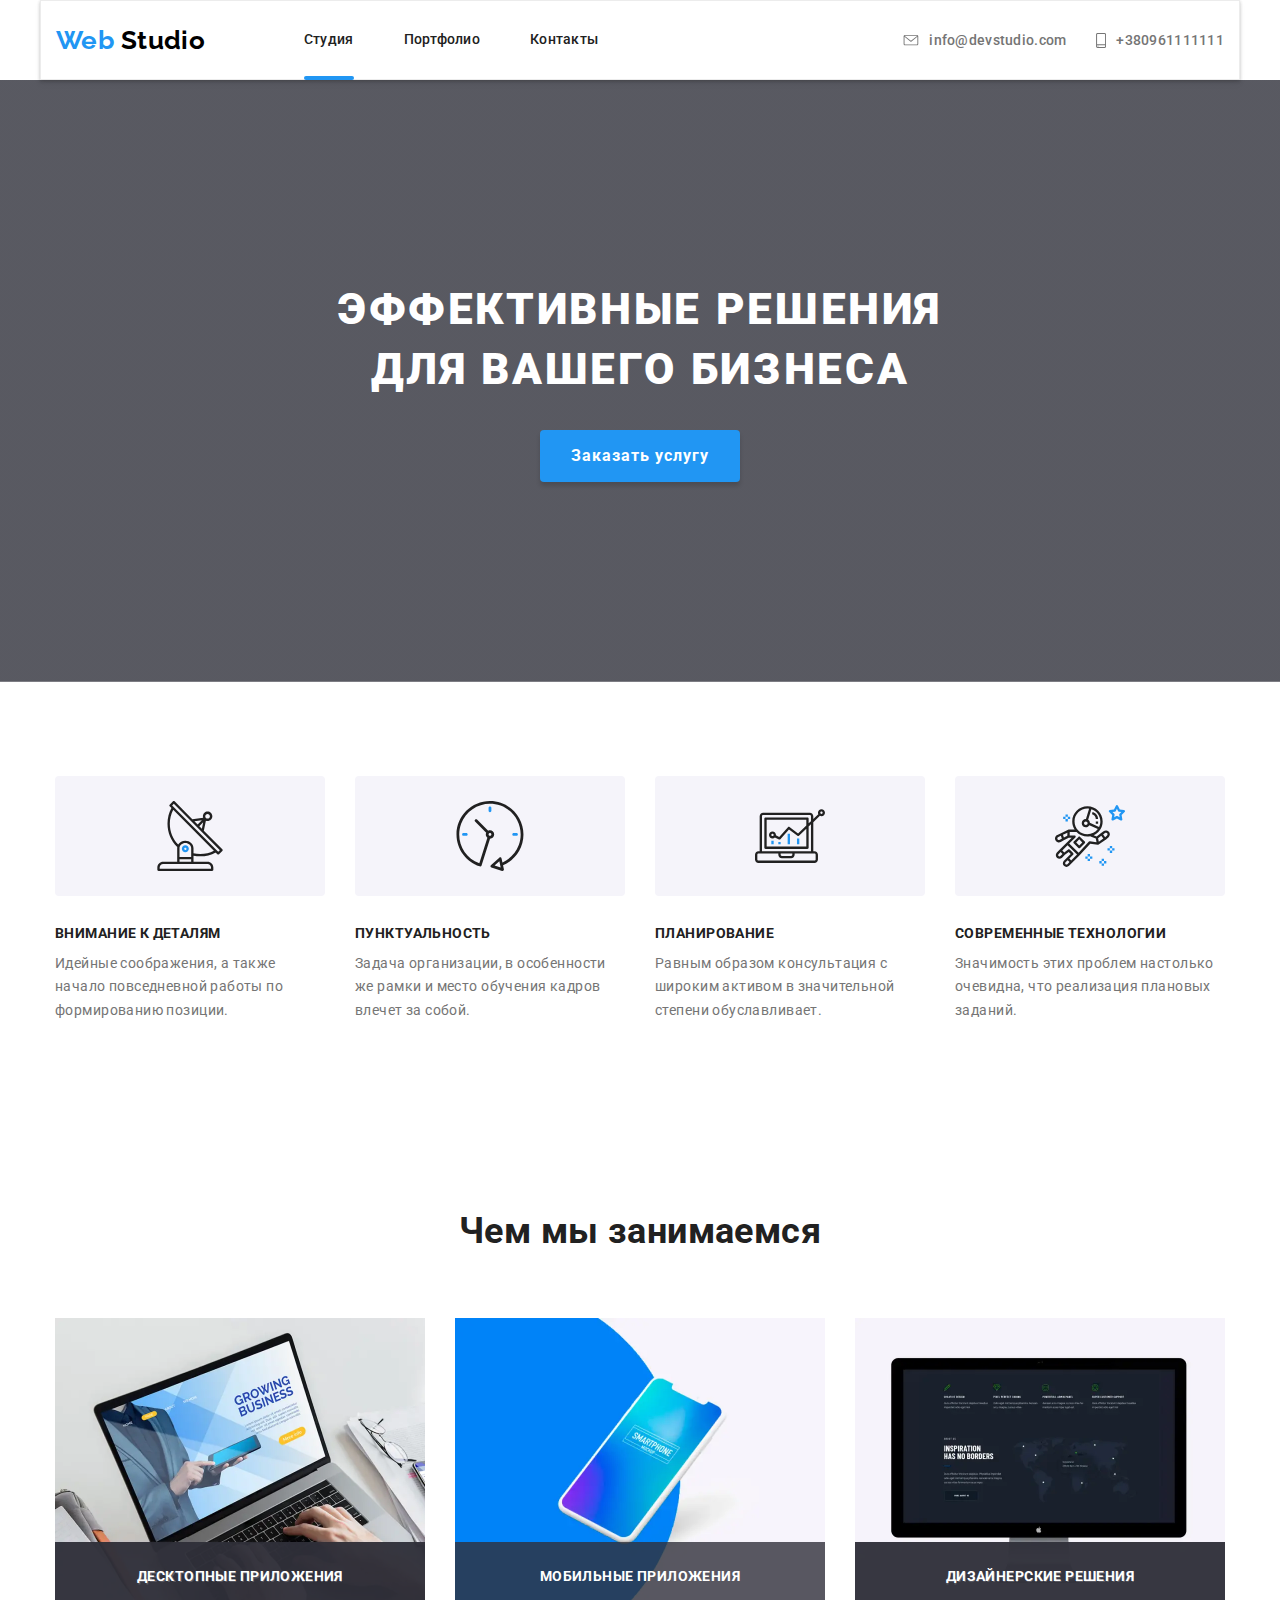
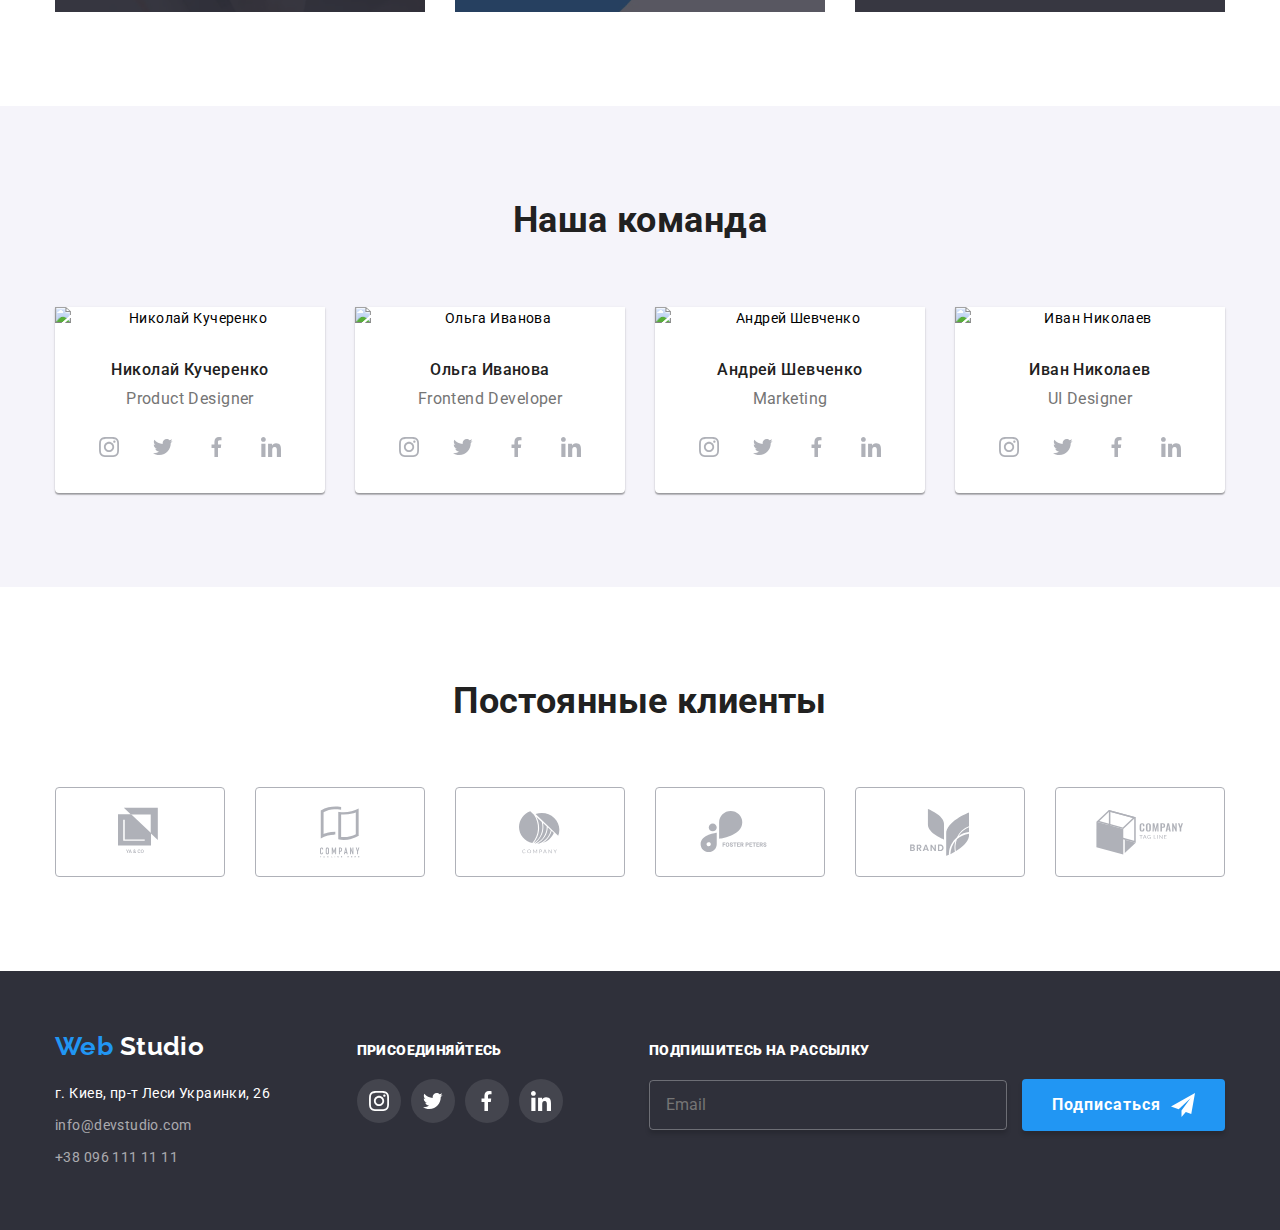
==== commit 2a1aecff: "исправил модальноем меню и убрал секцию с нашими работами" ====
--- a/index.html
+++ b/index.html
@@ -20,11 +20,11 @@
         </a>
         <button data-menu-button type="button" class="menu-button" aria-expanded="false" aria-controls="header-menu">
           <svg width="20" height="20" aria-label="Переключатель на мобильное меню">
-            <use class="menu-icon-close" href="./images-hw8/close_mod2.svg"></use>
-            <use class="menu-icon" href="./images-hw8/burger.svg"></use>
+            <use class="menu-icon-close" href="./images-hw8/symbol-defs3.svg#icon-close_mod2"></use>
+            <use class="menu-icon" href="./images-hw8/symbol-defs3.svg#icon-burger"></use>
           </svg>
         </button>
-        <div data-menu class="header-menu" id="header-menu"></div>
+        <div data-menu class="header-menu" id="header-menu">
         <nav class="header-nav">
         <ul class="site-navigation">
           <li class="item">
@@ -128,7 +128,7 @@
       </div>
     </section>
     <!--Чем мы занимаемся-->
-    <section class="section">
+    <section class="section our-work">
       <div class="container works">
         <h2 class="section-title">Чем мы занимаемся</h2>
         <ul class="section-list">
@@ -498,7 +498,7 @@
     </div>
   </footer>
   <script src="./js/modal.js"></script>
-  <script src="/js/menu.js"></script>
+  <script src="./js/menu.js"></script>
 </body>
 
 </html>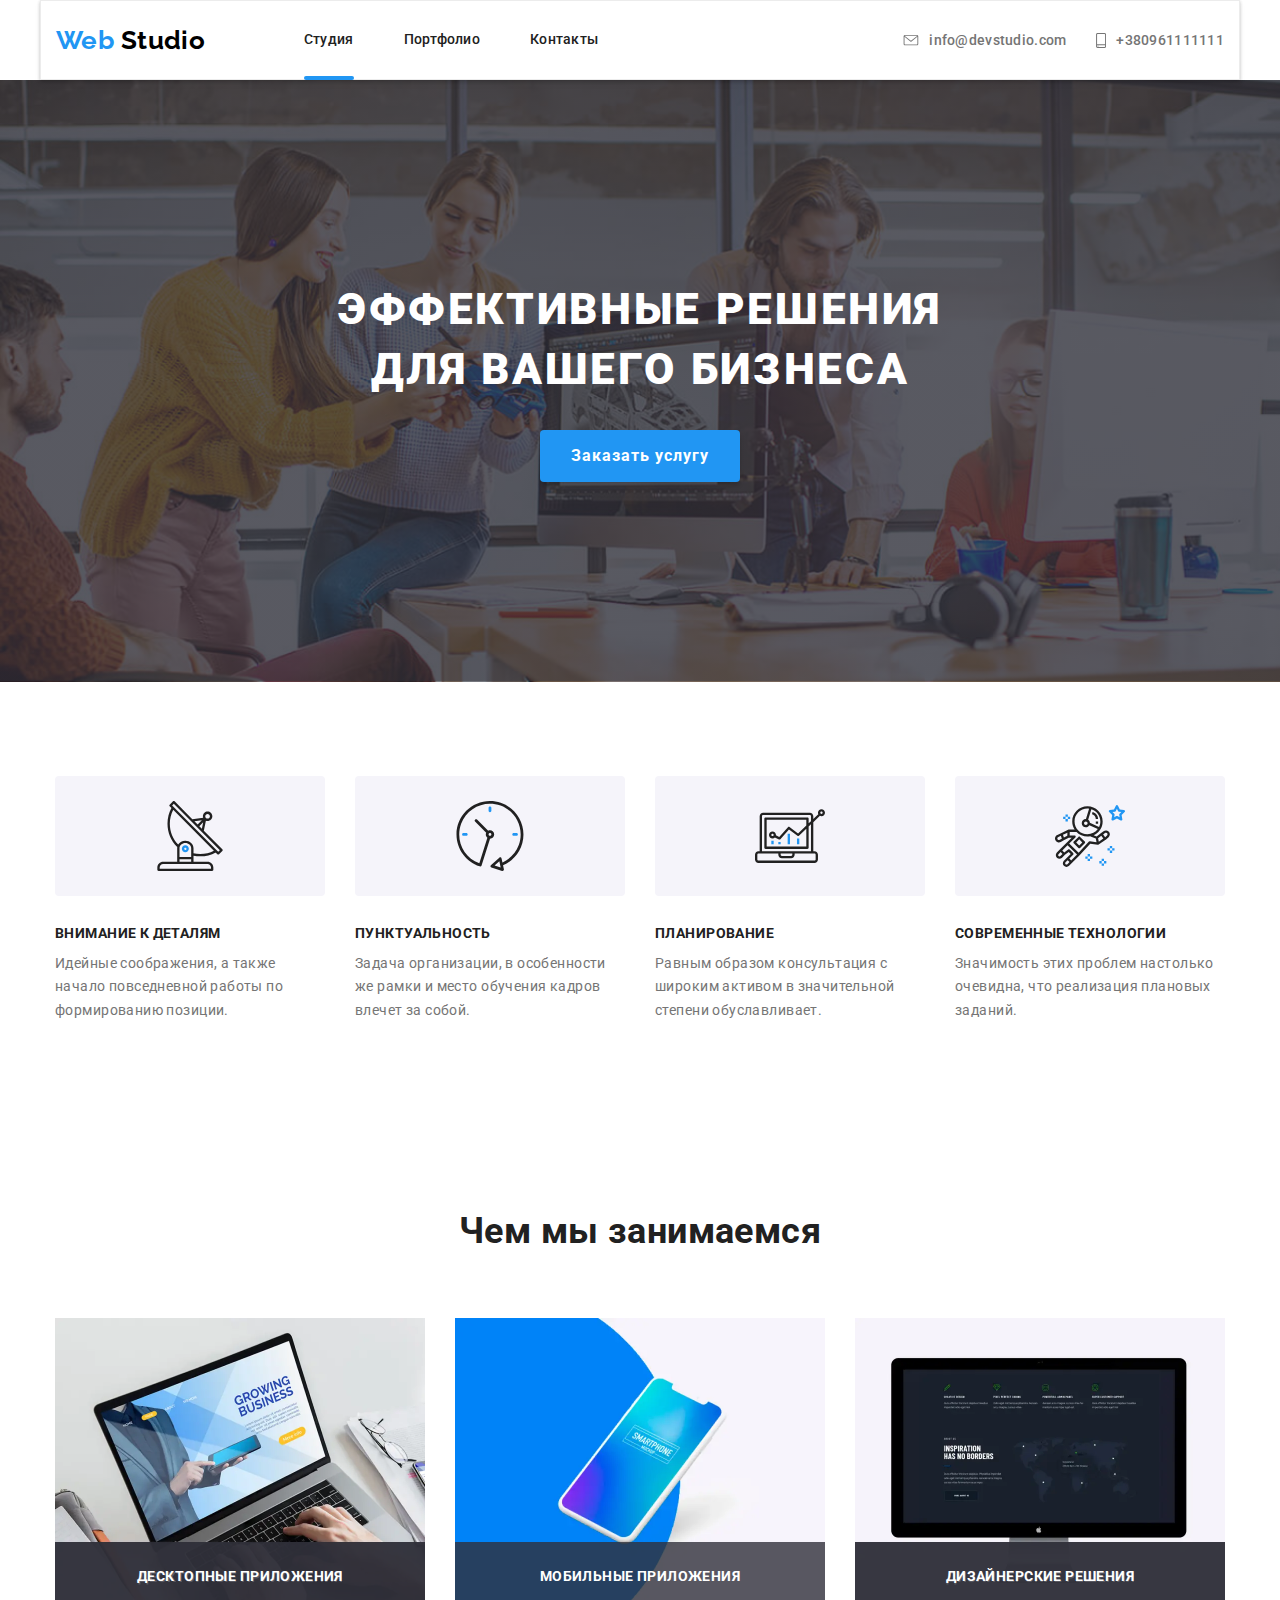
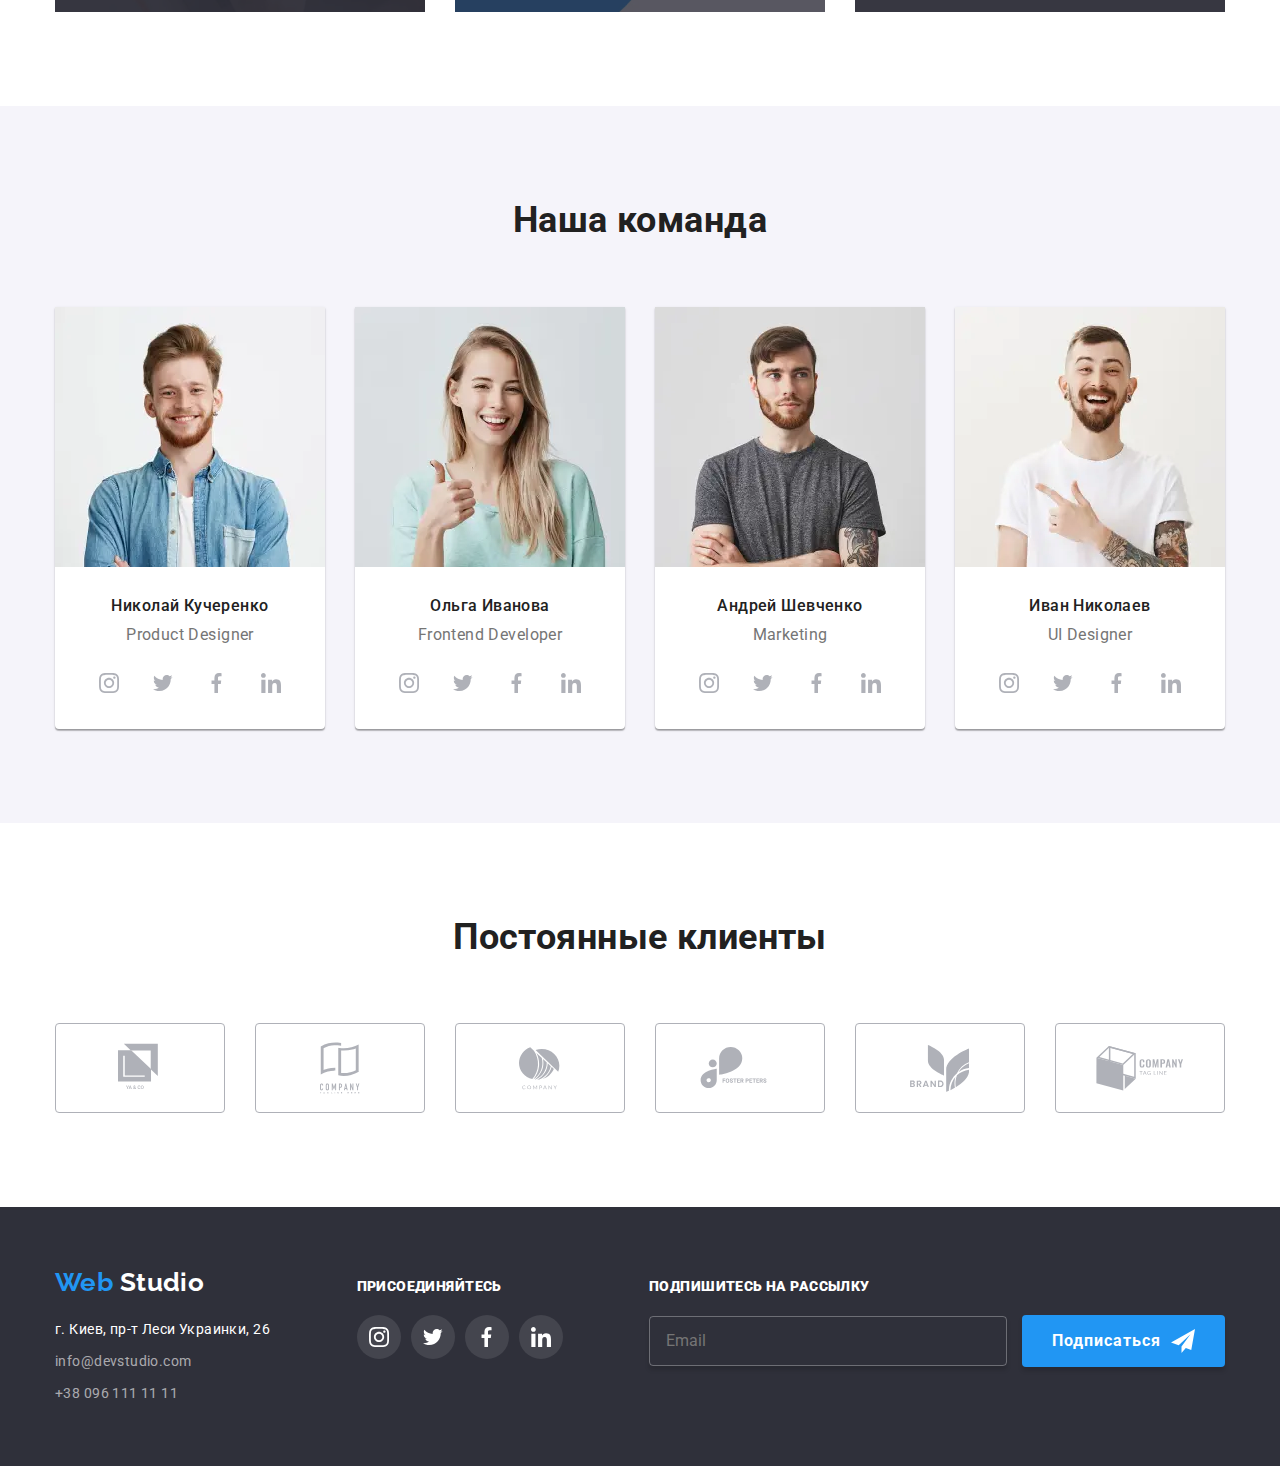
==== commit 900a54ef: "фотки добавлено в индекс" ====
--- a/index.html
+++ b/index.html
@@ -145,18 +145,18 @@
           <li class="work-item">
             <picture>
               <source srcset="./images-hw8/box2-370.webp 370w, ./images-hw8/box2-370@2x.webp 740w" type="image/webp"
-                media="(min-width: 1200px)">
-              <source srcset="./images-hw8/box2-370.jpg 370w, ./images-hw/box2-370@2x.jpg 740w" media="(min-width: 1200px)">
-              <img class="work-img" src="./images-hw8/box2-370.jpg" alt="Мобильные приложения" sizes="(min-width: 1200px) 30vw">
+                media="(min-width: 1200px)" />
+              <source srcset="./images-hw8/box2-370.jpg 370w, ./images-hw/box2-370@2x.jpg 740w" media="(min-width: 1200px)" />
+              <img class="work-img" src="./images-hw8/box2-370.jpg" alt="Мобильные приложения" sizes="(min-width: 1200px) 30vw" />
             </picture>
             <h3 class="section-subtitle work">Мобильные приложения</h3>
           </li>
           <li class="work-item">
             <picture>
               <source srcset="./images-hw8/box3-370.webp 370w, ./images-hw8/box3-370@2x.webp 740w" type="image/webp"
-                media="(min-width: 1200px)">
-              <source srcset="./images-hw8/box3-370.jpg 370w, ./images-hw/box3-370@2x.jpg 740w" media="(min-width: 1200px)">
-              <img class="work-img" src="./images-hw8/box3-370.jpg" alt="Дизайнерские приложения" sizes="(min-width: 1200px) 30vw">
+                media="(min-width: 1200px)" />
+              <source srcset="./images-hw8/box3-370.jpg 370w, ./images-hw/box3-370@2x.jpg 740w" media="(min-width: 1200px)" />
+              <img class="work-img" src="./images-hw8/box3-370.jpg" alt="Дизайнерские приложения" sizes="(min-width: 1200px) 30vw" />
             </picture>
             <h3 class="section-subtitle work">Дизайнерские решения</h3>
           </li>
@@ -169,7 +169,15 @@
         <h2 class="section-title">Наша команда</h2>
         <ul class="section-list">
           <li class="teams item">
-            <img class="mate-img" src="./images/John.svg" alt="Николай Кучеренко" width="270" />
+            <picture>
+              <source srcset="./images-hw8/mate1-270.webp 1x, ./images-hw8/mate1-270@2x.webp 2x" type="image/webp" media="(min-width: 1200px)" />
+              <source srcset="./images-hw8/mate1-270.jpg 1x, ./images-hw8/mate1-270@2x.jpg 2x" media="(min-width: 1200px)" />
+              <source srcset="./images-hw8/mate1-354.webp 1x, ./images-hw8/mate1-354@2x.webp 2x" type="image/webp" media="(min-width: 768px)"/>
+              <source srcset="./images-hw8/mate1-354.jpg 1x, ./images-hw8/mate1-354@2x.jpg 2x" media="(min-width: 768px)" />
+              <source srcset="./images-hw8/mate1-450.webp 1x, ./images-hw8/mate1-450@2x.webp 2x" type="image/webp" media="(max-width: 767px)" />
+              <source srcset="./images-hw8/mate1-450.jpg 1x, ./images/mate1-450@2x.jpg 2x" media="(max-width: 767px)" />
+              <img class="mate-img" src="./images-hw8/mate1-270.jpg" alt="Николай Кучеренко" sizes="(min-width: 1200px) 25vw, (min-width: 768px) 50vw, (max-width: 767px) 80vw" />
+            </picture>
             <h3 class="section-subtitle team">Николай Кучеренко</h3>
             <p class="position">Product Designer</p>
             <ul class="mate">
@@ -204,7 +212,19 @@
             </ul>
           </li>
           <li class="teams item">
-            <img class="mate-img" src="./images/Marta.svg" alt="Ольга Иванова" width="270" />
+            <picture>
+              <source srcset="./images-hw8/mate2-270.webp 1x, ./images-hw8/mate2-270@2x.webp 2x" type="image/webp"
+                media="(min-width: 1200px)" />
+              <source srcset="./images-hw8/mate2-270.jpg 1x, ./images-hw8/mate2-270@2x.jpg 2x" media="(min-width: 1200px)" />
+              <source srcset="./images-hw8/mate2-354.webp 1x, ./images-hw8/mate2-354@2x.webp 2x" type="image/webp"
+                media="(min-width: 768px)" />
+              <source srcset="./images-hw8/mate2-354.jpg 1x, ./images-hw8/mate2-354@2x.jpg 2x" media="(min-width: 768px)" />
+              <source srcset="./images-hw8/mate2-450.webp 1x, ./images-hw8/mate2-450@2x.webp 2x" type="image/webp"
+                media="(max-width: 767px)" />
+              <source srcset="./images-hw8/mate2-450.jpg 1x, ./images/mate2-450@2x.jpg 2x" media="(max-width: 767px)" />
+              <img class="mate-img" src="./images-hw8/mate2-270.jpg" alt="Ольга Иванова"
+                sizes="(min-width: 1200px) 25vw, (min-width: 768px) 50vw, (max-width: 767px) 80vw" />
+            </picture>
             <h3 class="section-subtitle team">Ольга Иванова</h3>
             <p class="position">Frontend Developer</p>
             <ul class="mate">
@@ -239,7 +259,19 @@
             </ul>
           </li>
           <li class="teams item">
-            <img class="mate-img" src="./images/Martin.svg" alt="Андрей Шевченко" width="270" />
+            <picture>
+              <source srcset="./images-hw8/mate3-270.webp 1x, ./images-hw8/mate3-270@2x.webp 2x" type="image/webp"
+                media="(min-width: 1200px)" />
+              <source srcset="./images-hw8/mate3-270.jpg 1x, ./images-hw8/mate3-270@2x.jpg 2x" media="(min-width: 1200px)" />
+              <source srcset="./images-hw8/mate3-354.webp 1x, ./images-hw8/mate3-354@2x.webp 2x" type="image/webp"
+                media="(min-width: 768px)" />
+              <source srcset="./images-hw8/mate3-354.jpg 1x, ./images-hw8/mate3-354@2x.jpg 2x" media="(min-width: 768px)" />
+              <source srcset="./images-hw8/mate3-450.webp 1x, ./images-hw8/mate3-450@2x.webp 2x" type="image/webp"
+                media="(max-width: 767px)" />
+              <source srcset="./images-hw8/mate3-450.jpg 1x, ./images/mate3-450@2x.jpg 2x" media="(max-width: 767px)" />
+              <img class="mate-img" src="./images-hw8/mate3-270.jpg" alt="Андрей Шевченко"
+                sizes="(min-width: 1200px) 25vw, (min-width: 768px) 50vw, (max-width: 767px) 80vw" />
+            </picture>
             <h3 class="section-subtitle team">Андрей Шевченко</h3>
             <p class="position">Marketing</p>
             <ul class="mate">
@@ -274,7 +306,19 @@
             </ul>
           </li>
           <li class="teams item">
-            <img class="mate-img" src="./images/Robert.svg" alt="Иван Николаев" width="270" />
+          <picture>
+            <source srcset="./images-hw8/mate4-270.webp 1x, ./images-hw8/mate4-270@2x.webp 2x" type="image/webp"
+              media="(min-width: 1200px)" />
+            <source srcset="./images-hw8/mate4-270.jpg 1x, ./images-hw8/mate4-270@2x.jpg 2x" media="(min-width: 1200px)" />
+            <source srcset="./images-hw8/mate4-354.webp 1x, ./images-hw8/mate4-354@2x.webp 2x" type="image/webp"
+              media="(min-width: 768px)" />
+            <source srcset="./images-hw8/mate4-354.jpg 1x, ./images-hw8/mate4-354@2x.jpg 2x" media="(min-width: 768px)" />
+            <source srcset="./images-hw8/mate4-450.webp 1x, ./images-hw8/mate4-450@2x.webp 2x" type="image/webp"
+              media="(max-width: 767px)" />
+            <source srcset="./images-hw8/mate4-450.jpg 1x, ./images/mate4-450@2x.jpg 2x" media="(max-width: 767px)" />
+            <img class="mate-img" src="./images-hw8/mate4-270.jpg" alt="Иван Николаев"
+              sizes="(min-width: 1200px) 25vw, (min-width: 768px) 50vw, (max-width: 767px) 80vw" />
+          </picture>
             <h3 class="section-subtitle team">Иван Николаев</h3>
             <p class="position">UI Designer</p>
             <ul class="mate">
--- a/css/main.min.css
+++ b/css/main.min.css
@@ -1,3 +1,3 @@
 /*! modern-normalize v0.7.0 | MIT License | https://github.com/sindresorhus/modern-normalize */*,*::before,*::after{-webkit-box-sizing:border-box;box-sizing:border-box}:root{-moz-tab-size:4;-o-tab-size:4;tab-size:4}html{line-height:1.15;-webkit-text-size-adjust:100%}body{margin:0}body{font-family:system-ui,-apple-system,"Segoe UI",Roboto,Helvetica,Arial,sans-serif,"Apple Color Emoji","Segoe UI Emoji"}hr{height:0}abbr[title]{-webkit-text-decoration:underline dotted;text-decoration:underline dotted}b,strong{font-weight:bolder}code,kbd,samp,pre{font-family:ui-monospace, SFMono-Regular, Consolas, "Liberation Mono", Menlo,- monospace;font-size:1em}small{font-size:80%}sub,sup{font-size:75%;line-height:0;position:relative;vertical-align:baseline}sub{bottom:-0.25em}sup{top:-0.5em}button,input,optgroup,select,textarea{font-family:inherit;font-size:100%;line-height:1.15;margin:0}button,select{text-transform:none}button,[type="button"],[type="reset"],[type="submit"]{-webkit-appearance:button}button::-moz-focus-inner,[type="button"]::-moz-focus-inner,[type="reset"]::-moz-focus-inner,[type="submit"]::-moz-focus-inner{border-style:none;padding:0}button:-moz-focusring,[type="button"]:-moz-focusring,[type="reset"]:-moz-focusring,[type="submit"]:-moz-focusring{outline:1px dotted ButtonText}legend{padding:0}progress{vertical-align:baseline}[type="number"]::-webkit-inner-spin-button,[type="number"]::-webkit-outer-spin-button{height:auto}[type="search"]{-webkit-appearance:textfield;outline-offset:-2px}[type="search"]::-webkit-search-decoration{-webkit-appearance:none}::-webkit-file-upload-button{-webkit-appearance:button;font:inherit}summary{display:list-item}body{font-family:Roboto,sans-serif;font-style:normal;font-weight:400;font-size:14px;line-height:1.71;letter-spacing:0.03em}.container{margin:0 auto;padding-left:15px;padding-right:15px}@media screen and (min-width: 480px){.container{width:480px}}@media screen and (min-width: 768px){.container{width:768px}}@media screen and (min-width: 1200px){.container{width:1200px}}.visually-hidden{position:absolute;white-space:nowrap;width:1px;height:1px;overflow:hidden;border:0;padding:0;clip:rect(0 0 0 0);-webkit-clip-path:inset(50%);clip-path:inset(50%);margin:-1px}body.modal-open{overflow:hidden}img{display:block;max-width:100%;height:auto}.page-header{position:relative;height:60px;z-index:100}@media screen and (min-width: 480px){.page-header{width:480px}}@media screen and (min-width: 768px){.page-header{width:768px;height:80px;margin-left:auto;margin-right:auto}}@media screen and (min-width: 1200px){.page-header{width:1200px}}@media screen and (max-width: 768px){.header-address{margin-top:60px}}@media screen and (min-width: 768px){.header-address{margin-left:84px}}@media screen and (min-width: 1200px){.header-address{-webkit-box-align:center;-ms-flex-align:center;align-items:center;margin-left:305px}}.site-contacts{list-style-type:none;margin-top:0;margin-bottom:0;padding-left:0}@media screen and (min-width: 1200px){.site-contacts{display:-webkit-box;display:-ms-flexbox;display:flex}}@media screen and (max-width: 768px){.site-contacts .item:not(:first-child){margin-top:16px}}@media screen and (min-width: 768px){.site-contacts .item:not(:first-child){margin-top:10px}}@media screen and (min-width: 1200px){.site-contacts .item:not(:first-child){margin-top:0;margin-left:30px}}.site-contacts .link{display:-webkit-box;display:-ms-flexbox;display:flex;-webkit-box-align:center;-ms-flex-align:center;align-items:center;font-size:18px;font-style:normal;font-weight:500;line-height:1.14;letter-spacing:0.02em;text-decoration:none;color:#757575;-webkit-transition:color 250ms cubic-bezier(0.4, 0, 0.2, 1);transition:color 250ms cubic-bezier(0.4, 0, 0.2, 1)}@media screen and (max-width: 768px){.site-contacts .link{-webkit-box-pack:center;-ms-flex-pack:center;justify-content:center}}@media screen and (min-width: 768px){.site-contacts .link{font-size:12px;line-height:1.16}}@media screen and (min-width: 1200px){.site-contacts .link{font-size:14px}}.site-contacts .link:hover,.site-contacts .link:focus{color:#2196f3}.header-icon{fill:currentColor;margin-right:10px}.menu-button{display:-webkit-inline-box;display:-ms-inline-flexbox;display:inline-flex;margin:0;padding:10px;border:none;background-color:transparent;color:#212121;-webkit-transition:color 250ms cubic-bezier(0.4, 0, 0.2, 1);transition:color 250ms cubic-bezier(0.4, 0, 0.2, 1)}@media screen and (min-width: 768px){.menu-button{display:none}}.menu-button .menu-icon-close{display:none}.menu-button .menu-icon{display:block}.menu-button.is-open .menu-icon-close{display:block}.menu-button.is-open .menu-icon{display:none}.menu-button:hover,.menu-button:focus{color:#2196f3}.menu-icon,.menu-icon-close{fill:currentColor}@media screen and (max-width: 768px){.header-menu{position:absolute;z-index:100;background-color:#fff;top:100%;left:0;right:0;-webkit-transform:translate(0, -200%);transform:translate(0, -200%);-webkit-transition:-webkit-transform 250ms cubic-bezier(0.4, 0, 0.2, 1);transition:-webkit-transform 250ms cubic-bezier(0.4, 0, 0.2, 1);transition:transform 250ms cubic-bezier(0.4, 0, 0.2, 1);transition:transform 250ms cubic-bezier(0.4, 0, 0.2, 1), -webkit-transform 250ms cubic-bezier(0.4, 0, 0.2, 1);border-bottom:1px solid #ececec;border-top:1px solid #ececec;-webkit-box-shadow:0px 1px 3px rgba(0,0,0,0.16),0px 2px 4px rgba(0,0,0,0.08),0px 4px 8px rgba(0,0,0,0.04);box-shadow:0px 1px 3px rgba(0,0,0,0.16),0px 2px 4px rgba(0,0,0,0.08),0px 4px 8px rgba(0,0,0,0.04);padding-top:60px;padding-bottom:60px;padding-left:15px;padding-right:15px}}.header-menu.is-open{-webkit-transform:translate(0, 0);transform:translate(0, 0)}@media screen and (min-width: 768px){.header-menu{display:-webkit-box;display:-ms-flexbox;display:flex;-webkit-box-align:center;-ms-flex-align:center;align-items:center}}.logo{font-family:Raleway,sans-serif;font-style:normal;font-weight:700;font-size:24px;line-height:1.19;color:#2196f3;text-decoration:none}@media screen and (min-width: 1200px){.logo{font-size:26px}}.logo .in-header{color:#000000}.logo .in-footer{color:#fff}.container.header{position:fixed;top:0;left:0;right:0;background-color:#fff;border:1px solid #ececec;-webkit-box-shadow:0px 1px 3px rgba(0,0,0,0.16),0px 2px 4px rgba(0,0,0,0.08),0px 4px 8px rgba(0,0,0,0.04);box-shadow:0px 1px 3px rgba(0,0,0,0.16),0px 2px 4px rgba(0,0,0,0.08),0px 4px 8px rgba(0,0,0,0.04);display:-webkit-box;display:-ms-flexbox;display:flex;-webkit-box-align:center;-ms-flex-align:center;align-items:center;-webkit-box-pack:justify;-ms-flex-pack:justify;justify-content:space-between}@media screen and (max-width: 768px){.container.header{height:60px;padding-top:10px}}@media screen and (min-width: 768px){.container.header{position:static;height:80px;padding-top:21px;padding-bottom:21px;text-align:center}}.container.for-footer{padding:60px 15px}@media screen and (min-width: 480px){.container.for-footer{width:480px}}@media screen and (min-width: 768px){.container.for-footer{width:768px;display:-webkit-box;display:-ms-flexbox;display:flex;-ms-flex-wrap:wrap;flex-wrap:wrap;-webkit-box-align:baseline;-ms-flex-align:baseline;align-items:baseline;-ms-flex-pack:distribute;justify-content:space-around}}@media screen and (min-width: 1200px){.container.for-footer{width:1200px;display:-webkit-box;display:-ms-flexbox;display:flex;-webkit-box-align:baseline;-ms-flex-align:baseline;align-items:baseline;-webkit-box-pack:justify;-ms-flex-pack:justify;justify-content:space-between}}.header-nav{-webkit-box-align:center;-ms-flex-align:center;align-items:center}@media screen and (min-width: 768px){.header-nav{display:-webkit-box;display:-ms-flexbox;display:flex;-ms-flex-wrap:wrap;flex-wrap:wrap}}.site-navigation{list-style-type:none;text-align:center;margin-top:0;margin-bottom:0;padding-left:0}@media screen and (min-width: 768px){.site-navigation{display:-webkit-box;display:-ms-flexbox;display:flex}}@media screen and (max-width: 768px){.site-navigation .item:not(:first-child){margin-top:40px}}@media screen and (min-width: 768px){.site-navigation .item:not(:first-child){margin-left:50px}}.site-navigation .link{position:relative;display:inline-block;font-size:18px;font-weight:500;line-height:1.16;letter-spacing:0.02em;text-decoration:none;color:#212121;-webkit-transition:color 250ms cubic-bezier(0.4, 0, 0.2, 1);transition:color 250ms cubic-bezier(0.4, 0, 0.2, 1)}@media screen and (max-width: 768px){.site-navigation .link{padding-bottom:8px}}@media screen and (min-width: 768px){.site-navigation .link{font-size:14px;line-height:1.14;padding-top:32px;padding-bottom:32px}}.site-navigation .link:hover,.site-navigation .link:focus{color:#2196f3}.site-navigation .current::after{content:'';position:absolute;display:inline-block;bottom:0;left:0;height:4px;width:100%;border-radius:2px;background-color:#2196f3}.section{padding-top:60px;padding-bottom:60px}@media screen and (min-width: 1200px){.section{padding-top:94px;padding-bottom:94px}}.section.team-section{background:#f5f4fa}.section.our-work{display:none}@media screen and (min-width: 1200px){.section.our-work{display:block}}.section-title{font-weight:700;font-size:36px;line-height:1.16;text-align:center;color:#212121;margin-top:0;margin-bottom:0}.section-subtitle{font-weight:700;font-size:14px;line-height:1.14;text-transform:uppercase;color:#212121;margin-top:30px;margin-bottom:0;text-align:center}@media screen and (min-width: 768px){.section-subtitle{text-align:start}}@media screen and (min-width: 1200px){.section-subtitle{text-align:start}}.features{color:#757575;margin-top:10px;margin-bottom:0}.section-subtitle.work{position:absolute;bottom:0;left:0;width:100%;color:#fff;background:rgba(47,48,58,0.8);text-align:center;padding-top:27px;padding-bottom:27px;margin-top:0;margin-bottom:0}.section-subtitle.team{font-weight:500;font-size:16px;line-height:1.18;text-align:center;text-transform:none;color:#212121}.section-list{list-style:none;padding-left:0;margin:-15px}@media screen and (min-width: 768px){.section-list{display:-webkit-box;display:-ms-flexbox;display:flex;-ms-flex-wrap:wrap;flex-wrap:wrap;margin:-15px}}@media screen and (min-width: 1200px){.section-list{display:-webkit-box;display:-ms-flexbox;display:flex;-ms-flex-wrap:wrap;flex-wrap:wrap;margin:-15px}}.section-list .item{text-align:start;display:block;margin:15px}@media screen and (min-width: 768px){.section-list .item{width:450px}}@media screen and (min-width: 768px){.section-list .item{width:calc((100% - 4 * 15px) / 2)}}@media screen and (min-width: 1200px){.section-list .item{width:calc((100% - 8 * 15px) / 4)}}.section-list .work-item{position:relative;width:370px;text-align:start;display:block}@media screen and (min-width: 1200px){.section-list .work-item{width:calc((100% - 6 * 15px) / 3);margin:15px}}.section-list .link{text-decoration:none;display:block;-webkit-transition:color 250ms cubic-bezier(0.4, 0, 0.2, 1);transition:color 250ms cubic-bezier(0.4, 0, 0.2, 1)}.section-list .link:hover,.section-list .link:focus{color:#2196f3}.works .section-list{list-style:none;display:-webkit-box;display:-ms-flexbox;display:flex;padding-left:0;margin-bottom:0;margin:-15px;margin-top:50px}.team .section-list{list-style:none;padding-left:0;margin-top:30px;margin-bottom:0}@media screen and (min-width: 768px){.team .section-list{display:-webkit-box;display:-ms-flexbox;display:flex;-ms-flex-wrap:wrap;flex-wrap:wrap;margin:-15px;margin-top:30px}}@media screen and (min-width: 1200px){.team .section-list{display:-webkit-box;display:-ms-flexbox;display:flex;-ms-flex-wrap:wrap;flex-wrap:wrap;margin:-15px;margin-top:50px}}.clients .section-list{list-style:none;display:-webkit-box;display:-ms-flexbox;display:flex;-ms-flex-wrap:wrap;flex-wrap:wrap;padding-left:0;margin:-15px;margin-top:30px;margin-bottom:0}@media screen and (min-width: 768px){.clients .section-list{display:-webkit-box;display:-ms-flexbox;display:flex;-ms-flex-wrap:wrap;flex-wrap:wrap;margin:-15px;margin-top:30px}}@media screen and (min-width: 1200px){.clients .section-list{display:-webkit-box;display:-ms-flexbox;display:flex;-ms-flex-wrap:wrap;flex-wrap:wrap;margin:-15px;margin-top:50px}}.work-img{display:block}.for-clients .item{display:block;margin:15px;width:calc((100% - 4 * 15px) / 2)}@media screen and (min-width: 768px){.for-clients .item{width:calc((100% - 6 * 15px) / 3)}}@media screen and (min-width: 1200px){.for-clients .item{width:calc((100% - 12 * 15px) / 6)}}.for-clients .link{color:#afb1b8;display:-webkit-box;display:-ms-flexbox;display:flex;-webkit-box-align:center;-ms-flex-align:center;align-items:center;-webkit-box-pack:center;-ms-flex-pack:center;justify-content:center;height:90px;border:1px solid #afb1b8;border-radius:4px;-webkit-transition:border-color 250ms cubic-bezier(0.4, 0, 0.2, 1);transition:border-color 250ms cubic-bezier(0.4, 0, 0.2, 1);-webkit-transition:color 250ms cubic-bezier(0.4, 0, 0.2, 1);transition:color 250ms cubic-bezier(0.4, 0, 0.2, 1)}.for-clients .link:hover,.for-clients .link:focus{border:1px solid #2196f3}@media screen and (min-width: 480px){.for-clients .link{width:210px}}@media screen and (min-width: 768px){.for-clients .link{width:226px}}@media screen and (min-width: 1200px){.for-clients .link{width:170px}}.clients-icon{fill:currentColor}.mate{list-style:none;display:-webkit-inline-box;display:-ms-inline-flexbox;display:inline-flex;padding-left:0;margin-top:16px;-webkit-box-pack:center;-ms-flex-pack:center;justify-content:center;min-width:206px;height:44px}.mate .mate-item:not(:first-child){margin-left:10px}.teams.item{display:block;padding-bottom:24px;text-align:center;background-color:#fff;-webkit-box-align:center;-ms-flex-align:center;align-items:center;-webkit-box-shadow:0px 2px 1px rgba(0,0,0,0.2),0px 1px 1px rgba(0,0,0,0.14),0px 1px 3px rgba(0,0,0,0.12);box-shadow:0px 2px 1px rgba(0,0,0,0.2),0px 1px 1px rgba(0,0,0,0.14),0px 1px 3px rgba(0,0,0,0.12);border-radius:0px 0px 4px 4px;margin:15px}@media screen and (min-width: 480px){.teams.item{width:450px}}@media screen and (min-width: 768px){.teams.item{width:calc((100% - 4 * 15px) / 2)}}@media screen and (min-width: 1200px){.teams.item{width:calc((100% - 8 * 15px) / 4)}}.mate-item{min-width:44px}.position{font-size:16px;line-height:1.18;text-align:center;color:#757575;margin-top:10px;margin-bottom:0}@media screen and (max-width: 1200px){.main-section{padding-top:60px;padding-bottom:60px}}@media screen and (min-width: 1200px){.main-section{padding-top:94px;padding-bottom:94px}}.icon-container{display:block;width:450px;height:120px;background:#f5f4fa;border-radius:4px}@media screen and (max-width: 480px){.icon-container{display:-webkit-box;display:-ms-flexbox;display:flex;-webkit-box-pack:center;-ms-flex-pack:center;justify-content:center;width:100%;-webkit-box-align:center;-ms-flex-align:center;align-items:center}}@media screen and (min-width: 480px){.icon-container{padding:25px 190px}}@media screen and (min-width: 768px){.icon-container{width:354px;padding:25px 142px}}@media screen and (min-width: 1200px){.icon-container{width:270px;padding:25px 100px}}.subtitle-container{padding:20px 24px;border:1px solid #eeeeee}.hero{text-align:center;max-width:1600px;height:auto;margin-left:auto;margin-right:auto;padding-top:118px;padding-bottom:118px;background-image:-webkit-gradient(linear, left top, right top, from(rgba(47,48,58,0.8)), to(rgba(47,48,58,0.8))),url("../images/hero-img-480.jpg");background-image:linear-gradient(to right, rgba(47,48,58,0.8), rgba(47,48,58,0.8)),url("../images/hero-img-480.jpg");background-size:cover;background-repeat:no-repeat;background-position:center}@media screen and (max-width: 480px) and (min-device-pixel-ratio: 2), screen and (max-width: 480px) and (-webkit-min-device-pixel-ratio: 2), screen and (max-width: 480px) and (min-resolution: 192dpi), screen and (max-width: 480px) and (min-resolution: 2dppx){.hero{background-image:-webkit-gradient(linear, left top, right top, from(rgba(47,48,58,0.8)), to(rgba(47,48,58,0.8))),url("../images/hero-img-480@2x.jpg");background-image:linear-gradient(to right, rgba(47,48,58,0.8), rgba(47,48,58,0.8)),url("../images/hero-img-480@2x.jpg")}}@media screen and (max-width: 768px){.hero{background-image:-webkit-gradient(linear, left top, right top, from(rgba(47,48,58,0.8)), to(rgba(47,48,58,0.8))),url("../images/hero-img-768.jpg");background-image:linear-gradient(to right, rgba(47,48,58,0.8), rgba(47,48,58,0.8)),url("../images/hero-img-768.jpg")}}@media screen and (max-width: 768px) and (min-device-pixel-ratio: 2), screen and (max-width: 768px) and (-webkit-min-device-pixel-ratio: 2), screen and (max-width: 768px) and (min-resolution: 192dpi), screen and (max-width: 768px) and (min-resolution: 2dppx){.hero{background-image:-webkit-gradient(linear, left top, right top, from(rgba(47,48,58,0.8)), to(rgba(47,48,58,0.8))),url("../images/hero-img-768@2x.jpg");background-image:linear-gradient(to right, rgba(47,48,58,0.8), rgba(47,48,58,0.8)),url("../images/hero-img-768@2x.jpg")}}@media screen and (min-width: 769px){.hero{background-image:-webkit-gradient(linear, left top, right top, from(rgba(47,48,58,0.8)), to(rgba(47,48,58,0.8))),url("../images/hero-img-1600.jpg");background-image:linear-gradient(to right, rgba(47,48,58,0.8), rgba(47,48,58,0.8)),url("../images/hero-img-1600.jpg");padding-top:200px;padding-bottom:200px}}@media screen and (min-width: 769px) and (min-device-pixel-ratio: 2), screen and (min-width: 769px) and (-webkit-min-device-pixel-ratio: 2), screen and (min-width: 769px) and (min-resolution: 192dpi), screen and (min-width: 769px) and (min-resolution: 2dppx){.hero{background-image:-webkit-gradient(linear, left top, right top, from(rgba(47,48,58,0.8)), to(rgba(47,48,58,0.8))),url("../images/hero-img-1600@2x.jpg");background-image:linear-gradient(to right, rgba(47,48,58,0.8), rgba(47,48,58,0.8)),url("../images/hero-img-1600@2x.jpg")}}.hero-title{font-weight:900;font-size:26px;line-height:1.61;letter-spacing:0.06em;text-transform:uppercase;margin-top:0;margin-bottom:30px;color:#fff}@media screen and (min-width: 1200px){.hero-title{font-size:44px;line-height:1.36}}.button-primary{display:-webkit-inline-box;display:-ms-inline-flexbox;display:inline-flex;font-weight:700;font-size:16px;line-height:1.87;-webkit-box-align:center;-ms-flex-align:center;align-items:center;-webkit-box-pack:center;-ms-flex-pack:center;justify-content:center;letter-spacing:0.06em;text-decoration:none;min-width:200px;padding:10px 29px;border:1px solid transparent;border-radius:4px;-webkit-box-shadow:0px 4px 4px rgba(0,0,0,0.15);box-shadow:0px 4px 4px rgba(0,0,0,0.15);color:#fff;background-color:#2196f3}.footer-form .button-primary{margin-top:20px}@media screen and (min-width: 1200px){.footer-form .button-primary{margin-left:12px;margin-top:0}}.form .button-primary{margin-top:30px}.subscribe-icon{fill:currentColor;margin-left:10px}.filter-button{font-weight:500;font-size:16px;line-height:1.62;text-align:center;border:1px solid transparent;border-radius:4px;padding:6px 22px;color:#212121;background-color:#f5f4fa;-webkit-transition:color 250ms cubic-bezier(0.4, 0, 0.2, 1),background-color 250ms cubic-bezier(0.4, 0, 0.2, 1);transition:color 250ms cubic-bezier(0.4, 0, 0.2, 1),background-color 250ms cubic-bezier(0.4, 0, 0.2, 1)}.filter-button:hover,.filter-button:focus{color:#fff;background-color:#2196f3}.button-close{position:absolute;top:8px;right:8px;width:30px;height:30px;display:-webkit-box;display:-ms-flexbox;display:flex;-webkit-box-align:center;-ms-flex-align:center;align-items:center;-webkit-box-pack:center;-ms-flex-pack:center;justify-content:center;background-color:#fff;border:none;border-radius:50%;border:1px solid rgba(0,0,0,0.1);color:#000000}.button-close:hover,.button-close:focus{color:#2196f3}.icon-close{fill:currentColor}footer{background:#2f303a}.container-address{text-align:center;min-width:69px}@media screen and (min-width: 1200px){.container-address{display:-webkit-box;display:-ms-flexbox;display:flex;-webkit-box-orient:vertical;-webkit-box-direction:normal;-ms-flex-direction:column;flex-direction:column;text-align:start}}.address-box{margin-top:20px}.address-links{font-style:normal;line-height:1.71;list-style-type:none;text-decoration:none;text-align:center;padding-left:0;margin-bottom:0;margin-top:0}@media screen and (min-width: 1200px){.address-links{text-align:start}}.address-links .link{text-decoration:none;color:rgba(255,255,255,0.6)}.address-item:not(:first-child){margin-top:8px}.address{text-decoration:none;color:#fff}.container-social{min-width:206px;margin-top:60px}@media screen and (min-width: 768px){.container-social{margin-top:0}}@media screen and (min-width: 1200px){.container-social{display:-webkit-box;display:-ms-flexbox;display:flex;-webkit-box-orient:vertical;-webkit-box-direction:normal;-ms-flex-direction:column;flex-direction:column}}.container-form{margin-right:auto;margin-left:auto;padding-top:60px}@media screen and (min-width: 1200px){.container-form{margin-right:0;margin-left:0;min-width:570px;padding-top:0}}.footer-text{display:block;font-weight:700;line-height:1.14;text-align:center;text-transform:uppercase;color:#fff}@media screen and (min-width: 1200px){.footer-text{text-align:left}}.footer-form{margin-top:20px;text-align:center}@media screen and (min-width: 768px){.footer-form{text-align:center}}@media screen and (min-width: 1200px){.footer-form{text-align:start}}.footer-form-input{height:50px;font-size:16px;line-height:1.25;padding:15px 16px;background-color:transparent;color:rgba(255,255,255,0.6);border:1px solid rgba(255,255,255,0.3);-webkit-box-shadow:0px 4px 4px rgba(0,0,0,0.15);box-shadow:0px 4px 4px rgba(0,0,0,0.15);border-radius:4px}@media screen and (max-width: 768px){.footer-form-input{display:block;margin-left:auto;margin-right:auto;width:100%}}@media screen and (min-width: 480px){.footer-form-input{display:block;margin-left:auto;margin-right:auto}}@media screen and (min-width: 768px){.footer-form-input{display:block;margin-left:auto;margin-right:auto;width:450px}}@media screen and (min-width: 1200px){.footer-form-input{display:inline-block;margin-left:0;margin-right:0;width:358px}}.social-list{min-width:206px;height:44px;list-style:none;text-decoration:none;padding-left:0;margin-top:20px;margin-bottom:0;display:-webkit-box;display:-ms-flexbox;display:flex;-webkit-box-pack:center;-ms-flex-pack:center;justify-content:center}.social-list .social-links{background-color:rgba(255,255,255,0.1);color:#fff;-webkit-transition:background-color 250ms cubic-bezier(0.4, 0, 0.2, 1);transition:background-color 250ms cubic-bezier(0.4, 0, 0.2, 1)}.social-list .social-item:not(:first-child){margin-left:10px}.social-list .social-links:hover,.social-list .social-links:focus{background-color:#2196f3}.social-links{display:-webkit-box;display:-ms-flexbox;display:flex;-webkit-box-align:center;-ms-flex-align:center;align-items:center;-webkit-box-pack:center;-ms-flex-pack:center;justify-content:center;border:none;width:44px;height:44px;border-radius:50%;color:#afb1b8;-webkit-transition:color 250ms cubic-bezier(0.4, 0, 0.2, 1);transition:color 250ms cubic-bezier(0.4, 0, 0.2, 1);-webkit-transition:background-color 250ms cubic-bezier(0.4, 0, 0.2, 1);transition:background-color 250ms cubic-bezier(0.4, 0, 0.2, 1)}.social-icon{fill:currentColor}.mate .social-links:hover,.mate .social-links:focus{background-color:#2196f3;color:#fff}.backdrop{position:fixed;top:0;left:0;z-index:100;width:100%;height:100%;background-color:rgba(0,0,0,0.2);opacity:1;-webkit-transition:opacity 250ms cubic-bezier(0.4, 0, 0.2, 1);transition:opacity 250ms cubic-bezier(0.4, 0, 0.2, 1);overflow-y:scroll}.backdrop.is-hidden{opacity:0;pointer-events:none}.modal{position:relative;display:block;margin:auto;max-width:450px;height:609px;padding:40px;text-align:center;background-color:#ffffff;-webkit-box-shadow:0px 2px 1px rgba(0,0,0,0.2),0px 1px 1px rgba(0,0,0,0.14),0px 1px 3px rgba(0,0,0,0.12);box-shadow:0px 2px 1px rgba(0,0,0,0.2),0px 1px 1px rgba(0,0,0,0.14),0px 1px 3px rgba(0,0,0,0.12);border-radius:4px}@media screen and (max-width: 1200px){.modal{top:50%;-webkit-transform:translate(0, -50%) scale(1);transform:translate(0, -50%) scale(1);-webkit-transition:-webkit-transform 250ms cubic-bezier(0.4, 0, 0.2, 1);transition:-webkit-transform 250ms cubic-bezier(0.4, 0, 0.2, 1);transition:transform 250ms cubic-bezier(0.4, 0, 0.2, 1);transition:transform 250ms cubic-bezier(0.4, 0, 0.2, 1), -webkit-transform 250ms cubic-bezier(0.4, 0, 0.2, 1)}}@media screen and (min-width: 1200px){.modal{position:absolute;top:50%;left:50%;-webkit-transform:translate(-50%, -50%) scale(1);transform:translate(-50%, -50%) scale(1);max-width:528px;height:581px;-webkit-transition:-webkit-transform 250ms cubic-bezier(0.4, 0, 0.2, 1);transition:-webkit-transform 250ms cubic-bezier(0.4, 0, 0.2, 1);transition:transform 250ms cubic-bezier(0.4, 0, 0.2, 1);transition:transform 250ms cubic-bezier(0.4, 0, 0.2, 1), -webkit-transform 250ms cubic-bezier(0.4, 0, 0.2, 1)}}@media screen and (max-width: 1200px){.backdrop.is-hidden .modal{-webkit-transform:translate(0, -50%) scale(1.5);transform:translate(0, -50%) scale(1.5)}}@media screen and (min-width: 1200px){.backdrop.is-hidden .modal{-webkit-transform:translate(-50%, -50%) scale(1.5);transform:translate(-50%, -50%) scale(1.5)}}.modal-title{font-weight:700;font-size:20px;line-height:1.15;color:#212121}.form{margin-top:30px}.comment-label{position:absolute;top:12px;left:16px;line-height:1.14;letter-spacing:0.01em;-webkit-transform:translate(0, 0);transform:translate(0, 0);color:#757575;-webkit-transition:font-size 250ms cubic-bezier(0.4, 0, 0.2, 1),-webkit-transform 250ms cubic-bezier(0.4, 0, 0.2, 1);transition:font-size 250ms cubic-bezier(0.4, 0, 0.2, 1),-webkit-transform 250ms cubic-bezier(0.4, 0, 0.2, 1);transition:transform 250ms cubic-bezier(0.4, 0, 0.2, 1),font-size 250ms cubic-bezier(0.4, 0, 0.2, 1);transition:transform 250ms cubic-bezier(0.4, 0, 0.2, 1),font-size 250ms cubic-bezier(0.4, 0, 0.2, 1),-webkit-transform 250ms cubic-bezier(0.4, 0, 0.2, 1)}.comment-input{display:block;padding:12px 16px;width:100%;height:120px;border:1px solid rgba(33,33,33,0.2);border-radius:4px;resize:none}.comment-input:focus{border:1px solid #2196f3;outline:transparent}.form-field:focus-within>.comment-label,.comment-input:not(:placeholder-shown)+.comment-label{font-size:12px;-webkit-transform:translateY(-30px);transform:translateY(-30px);color:#2196f3}.form-input{display:block;padding-top:12px;padding-right:18px;padding-bottom:12px;padding-left:42px;width:100%;height:40px;border:1px solid rgba(33,33,33,0.2);border-radius:4px}.form-input:focus{border:1px solid #2196f3;outline:transparent}.form-field:focus-within>.form-label,.form-input:not(:placeholder-shown)+.form-label{font-size:12px;line-height:1.14;-webkit-transform:translate(-26px, -38px);transform:translate(-26px, -38px);color:#2196f3}.form-field:focus-within>.icon-modal{color:#2196f3}.form-label{position:absolute;top:50%;left:42px;-webkit-transform:translateY(-50%);transform:translateY(-50%);line-height:1.14;letter-spacing:0.01em;color:#757575;-webkit-transition:color 250ms cubic-bezier(0.4, 0, 0.2, 1),font-size 250ms cubic-bezier(0.4, 0, 0.2, 1),-webkit-transform 250ms cubic-bezier(0.4, 0, 0.2, 1);transition:color 250ms cubic-bezier(0.4, 0, 0.2, 1),font-size 250ms cubic-bezier(0.4, 0, 0.2, 1),-webkit-transform 250ms cubic-bezier(0.4, 0, 0.2, 1);transition:transform 250ms cubic-bezier(0.4, 0, 0.2, 1),color 250ms cubic-bezier(0.4, 0, 0.2, 1),font-size 250ms cubic-bezier(0.4, 0, 0.2, 1);transition:transform 250ms cubic-bezier(0.4, 0, 0.2, 1),color 250ms cubic-bezier(0.4, 0, 0.2, 1),font-size 250ms cubic-bezier(0.4, 0, 0.2, 1),-webkit-transform 250ms cubic-bezier(0.4, 0, 0.2, 1)}.icon-modal{position:absolute;top:50%;left:16px;display:inline-block;width:18px;height:18px;-webkit-transform:translateY(-50%);transform:translateY(-50%);-webkit-transition:color 250ms cubic-bezier(0.4, 0, 0.2, 1);transition:color 250ms cubic-bezier(0.4, 0, 0.2, 1)}.modal-svg{fill:currentColor}.form-field{position:relative;display:block}.form-list{padding:0;margin:0;list-style:none}.form-item:not(:first-child){margin-top:28px}.checkbox{position:absolute;width:1px;height:1px;margin:-1px;padding:0;overflow:hidden;border:0;clip:rect(0 0 0 0)}.checkbox:checked+.checkbox-icon{background-color:#2196f3;border:2px solid #2196f3;border-radius:2px;background-image:url(../images/icon-modal-check.svg);background-size:contain;background-origin:border-box}.checkbox-label{display:-webkit-box;display:-ms-flexbox;display:flex;-webkit-box-align:center;-ms-flex-align:center;align-items:center;-webkit-box-pack:center;-ms-flex-pack:center;justify-content:center;margin-top:20px}.label-text{color:#757575;font-size:12px}@media screen and (min-width: 1200px){.label-text{font-size:14px}}.checkbox-link{color:#2196f3}.checkbox-icon{display:inline-block;margin-right:7px;width:16px;height:15px;background-color:#fff;border:2px solid #212121;border-radius:2px}.filter{display:-webkit-box;display:-ms-flexbox;display:flex;-webkit-box-pack:center;-ms-flex-pack:center;justify-content:center;margin-left:auto;margin-right:auto;list-style:none;-webkit-box-align:center;-ms-flex-align:center;align-items:center;padding-left:0;margin-top:0}@media screen and (max-width: 1200px){.filter{min-width:362px;-ms-flex-wrap:wrap;flex-wrap:wrap;-webkit-box-pack:start;-ms-flex-pack:start;justify-content:start}}@media screen and (min-width: 768px){.filter{-webkit-box-pack:center;-ms-flex-pack:center;justify-content:center}}@media screen and (min-width: 1200px){.filter{min-width:611px;-webkit-box-pack:center;-ms-flex-pack:center;justify-content:center}}.filter-thumb{margin:-4px}.filter-items{margin:4px}.portfolio-list{list-style:none;padding-left:0;margin:-15px;margin-bottom:0}@media screen and (max-width: 768px){.portfolio-list{margin-top:40px}}@media screen and (min-width: 768px){.portfolio-list{display:-webkit-box;display:-ms-flexbox;display:flex;-ms-flex-wrap:wrap;flex-wrap:wrap;margin-top:30px}}@media screen and (min-width: 1200px){.portfolio-list{margin-top:50px}}.portfolio-list .description{position:absolute;top:0;left:0;height:100%;font-size:18px;line-height:1.56;color:#fff;text-align:start;padding:63px 24px;margin-top:0;margin-bottom:0;display:block;-webkit-transition:-webkit-transform 250ms cubic-bezier(0.4, 0, 0.2, 1);transition:-webkit-transform 250ms cubic-bezier(0.4, 0, 0.2, 1);transition:transform 250ms cubic-bezier(0.4, 0, 0.2, 1);transition:transform 250ms cubic-bezier(0.4, 0, 0.2, 1), -webkit-transform 250ms cubic-bezier(0.4, 0, 0.2, 1);-webkit-transform:translateY(110%);transform:translateY(110%);background-color:rgba(33,150,243,0.9)}.portfolio-list .subtitle{font-weight:700;font-size:18px;line-height:2;letter-spacing:0.06em;color:#212121;text-align:start;margin-top:0;margin-bottom:4px}.portfolio-list .type{font-size:16px;line-height:1.87;color:#757575;text-align:start;margin-top:0;margin-bottom:0}.portfolio-item{display:-webkit-box;display:-ms-flexbox;display:flex;-webkit-box-pack:center;-ms-flex-pack:center;justify-content:center;margin:15px}@media screen and (min-width: 768px){.portfolio-item{width:calc((100% - 4 * 15px) / 2)}}@media screen and (min-width: 1200px){.portfolio-item{width:calc((100% - 6 * 15px) / 3)}}.gallery-img{display:block}.portfolio-link{text-decoration:none;display:block;-webkit-transition:-webkit-box-shadow 250ms cubic-bezier(0.4, 0, 0.2, 1);transition:-webkit-box-shadow 250ms cubic-bezier(0.4, 0, 0.2, 1);transition:box-shadow 250ms cubic-bezier(0.4, 0, 0.2, 1);transition:box-shadow 250ms cubic-bezier(0.4, 0, 0.2, 1), -webkit-box-shadow 250ms cubic-bezier(0.4, 0, 0.2, 1)}.portfolio-link:hover,.portfolio-link:focus{-webkit-box-shadow:1px 4px 6px rgba(0,0,0,0.16),0px 4px 4px rgba(0,0,0,0.06),0px 1px 1px rgba(224,204,204,0.12);box-shadow:1px 4px 6px rgba(0,0,0,0.16),0px 4px 4px rgba(0,0,0,0.06),0px 1px 1px rgba(224,204,204,0.12)}.portfolio-link:hover .description,.portfolio-link:focus .description{-webkit-transform:translateY(0);transform:translateY(0)}.gallery-thumb{position:relative;overflow:hidden}
+ monospace;font-size:1em}small{font-size:80%}sub,sup{font-size:75%;line-height:0;position:relative;vertical-align:baseline}sub{bottom:-0.25em}sup{top:-0.5em}button,input,optgroup,select,textarea{font-family:inherit;font-size:100%;line-height:1.15;margin:0}button,select{text-transform:none}button,[type="button"],[type="reset"],[type="submit"]{-webkit-appearance:button}button::-moz-focus-inner,[type="button"]::-moz-focus-inner,[type="reset"]::-moz-focus-inner,[type="submit"]::-moz-focus-inner{border-style:none;padding:0}button:-moz-focusring,[type="button"]:-moz-focusring,[type="reset"]:-moz-focusring,[type="submit"]:-moz-focusring{outline:1px dotted ButtonText}legend{padding:0}progress{vertical-align:baseline}[type="number"]::-webkit-inner-spin-button,[type="number"]::-webkit-outer-spin-button{height:auto}[type="search"]{-webkit-appearance:textfield;outline-offset:-2px}[type="search"]::-webkit-search-decoration{-webkit-appearance:none}::-webkit-file-upload-button{-webkit-appearance:button;font:inherit}summary{display:list-item}body{font-family:Roboto,sans-serif;font-style:normal;font-weight:400;font-size:14px;line-height:1.71;letter-spacing:0.03em}.container{margin:0 auto;padding-left:15px;padding-right:15px}@media screen and (min-width: 480px){.container{width:480px}}@media screen and (min-width: 768px){.container{width:768px}}@media screen and (min-width: 1200px){.container{width:1200px}}.visually-hidden{position:absolute;white-space:nowrap;width:1px;height:1px;overflow:hidden;border:0;padding:0;clip:rect(0 0 0 0);-webkit-clip-path:inset(50%);clip-path:inset(50%);margin:-1px}body.modal-open{overflow:hidden}img{display:block;max-width:100%;height:auto}.page-header{position:relative;height:60px;z-index:100}@media screen and (min-width: 480px){.page-header{width:480px}}@media screen and (min-width: 768px){.page-header{width:768px;height:80px;margin-left:auto;margin-right:auto}}@media screen and (min-width: 1200px){.page-header{width:1200px}}@media screen and (max-width: 768px){.header-address{margin-top:60px}}@media screen and (min-width: 768px){.header-address{margin-left:84px}}@media screen and (min-width: 1200px){.header-address{-webkit-box-align:center;-ms-flex-align:center;align-items:center;margin-left:305px}}.site-contacts{list-style-type:none;margin-top:0;margin-bottom:0;padding-left:0}@media screen and (min-width: 1200px){.site-contacts{display:-webkit-box;display:-ms-flexbox;display:flex}}@media screen and (max-width: 768px){.site-contacts .item:not(:first-child){margin-top:16px}}@media screen and (min-width: 768px){.site-contacts .item:not(:first-child){margin-top:10px}}@media screen and (min-width: 1200px){.site-contacts .item:not(:first-child){margin-top:0;margin-left:30px}}.site-contacts .link{display:-webkit-box;display:-ms-flexbox;display:flex;-webkit-box-align:center;-ms-flex-align:center;align-items:center;font-size:18px;font-style:normal;font-weight:500;line-height:1.14;letter-spacing:0.02em;text-decoration:none;color:#757575;-webkit-transition:color 250ms cubic-bezier(0.4, 0, 0.2, 1);transition:color 250ms cubic-bezier(0.4, 0, 0.2, 1)}@media screen and (max-width: 768px){.site-contacts .link{-webkit-box-pack:center;-ms-flex-pack:center;justify-content:center}}@media screen and (min-width: 768px){.site-contacts .link{font-size:12px;line-height:1.16}}@media screen and (min-width: 1200px){.site-contacts .link{font-size:14px}}.site-contacts .link:hover,.site-contacts .link:focus{color:#2196f3}.header-icon{fill:currentColor;margin-right:10px}.menu-button{display:-webkit-inline-box;display:-ms-inline-flexbox;display:inline-flex;margin:0;padding:10px;border:none;background-color:transparent;color:#212121;-webkit-transition:color 250ms cubic-bezier(0.4, 0, 0.2, 1);transition:color 250ms cubic-bezier(0.4, 0, 0.2, 1)}@media screen and (min-width: 768px){.menu-button{display:none}}.menu-button .menu-icon-close{display:none}.menu-button .menu-icon{display:block}.menu-button.is-open .menu-icon-close{display:block}.menu-button.is-open .menu-icon{display:none}.menu-button:hover,.menu-button:focus{color:#2196f3}.menu-icon,.menu-icon-close{fill:currentColor}@media screen and (max-width: 768px){.header-menu{position:absolute;z-index:100;background-color:#fff;top:100%;left:0;right:0;-webkit-transform:translate(0, -200%);transform:translate(0, -200%);-webkit-transition:-webkit-transform 250ms cubic-bezier(0.4, 0, 0.2, 1);transition:-webkit-transform 250ms cubic-bezier(0.4, 0, 0.2, 1);transition:transform 250ms cubic-bezier(0.4, 0, 0.2, 1);transition:transform 250ms cubic-bezier(0.4, 0, 0.2, 1), -webkit-transform 250ms cubic-bezier(0.4, 0, 0.2, 1);border-bottom:1px solid #ececec;border-top:1px solid #ececec;-webkit-box-shadow:0px 1px 3px rgba(0,0,0,0.16),0px 2px 4px rgba(0,0,0,0.08),0px 4px 8px rgba(0,0,0,0.04);box-shadow:0px 1px 3px rgba(0,0,0,0.16),0px 2px 4px rgba(0,0,0,0.08),0px 4px 8px rgba(0,0,0,0.04);padding-top:60px;padding-bottom:60px;padding-left:15px;padding-right:15px}}.header-menu.is-open{-webkit-transform:translate(0, 0);transform:translate(0, 0)}@media screen and (min-width: 768px){.header-menu{display:-webkit-box;display:-ms-flexbox;display:flex;-webkit-box-align:center;-ms-flex-align:center;align-items:center}}.logo{font-family:Raleway,sans-serif;font-style:normal;font-weight:700;font-size:24px;line-height:1.19;color:#2196f3;text-decoration:none}@media screen and (min-width: 1200px){.logo{font-size:26px}}.logo .in-header{color:#000000}.logo .in-footer{color:#fff}.container.header{position:fixed;top:0;left:0;right:0;background-color:#fff;border:1px solid #ececec;-webkit-box-shadow:0px 1px 3px rgba(0,0,0,0.16),0px 2px 4px rgba(0,0,0,0.08),0px 4px 8px rgba(0,0,0,0.04);box-shadow:0px 1px 3px rgba(0,0,0,0.16),0px 2px 4px rgba(0,0,0,0.08),0px 4px 8px rgba(0,0,0,0.04);display:-webkit-box;display:-ms-flexbox;display:flex;-webkit-box-align:center;-ms-flex-align:center;align-items:center;-webkit-box-pack:justify;-ms-flex-pack:justify;justify-content:space-between}@media screen and (max-width: 768px){.container.header{height:60px;padding-top:10px}}@media screen and (min-width: 768px){.container.header{position:static;height:80px;padding-top:21px;padding-bottom:21px;text-align:center}}.container.for-footer{padding:60px 15px}@media screen and (min-width: 480px){.container.for-footer{width:480px}}@media screen and (min-width: 768px){.container.for-footer{width:768px;display:-webkit-box;display:-ms-flexbox;display:flex;-ms-flex-wrap:wrap;flex-wrap:wrap;-webkit-box-align:baseline;-ms-flex-align:baseline;align-items:baseline;-ms-flex-pack:distribute;justify-content:space-around}}@media screen and (min-width: 1200px){.container.for-footer{width:1200px;display:-webkit-box;display:-ms-flexbox;display:flex;-webkit-box-align:baseline;-ms-flex-align:baseline;align-items:baseline;-webkit-box-pack:justify;-ms-flex-pack:justify;justify-content:space-between}}.header-nav{-webkit-box-align:center;-ms-flex-align:center;align-items:center}@media screen and (min-width: 768px){.header-nav{display:-webkit-box;display:-ms-flexbox;display:flex;-ms-flex-wrap:wrap;flex-wrap:wrap}}.site-navigation{list-style-type:none;text-align:center;margin-top:0;margin-bottom:0;padding-left:0}@media screen and (min-width: 768px){.site-navigation{display:-webkit-box;display:-ms-flexbox;display:flex}}@media screen and (max-width: 768px){.site-navigation .item:not(:first-child){margin-top:40px}}@media screen and (min-width: 768px){.site-navigation .item:not(:first-child){margin-left:50px}}.site-navigation .link{position:relative;display:inline-block;font-size:18px;font-weight:500;line-height:1.16;letter-spacing:0.02em;text-decoration:none;color:#212121;-webkit-transition:color 250ms cubic-bezier(0.4, 0, 0.2, 1);transition:color 250ms cubic-bezier(0.4, 0, 0.2, 1)}@media screen and (max-width: 768px){.site-navigation .link{padding-bottom:8px}}@media screen and (min-width: 768px){.site-navigation .link{font-size:14px;line-height:1.14;padding-top:32px;padding-bottom:32px}}.site-navigation .link:hover,.site-navigation .link:focus{color:#2196f3}.site-navigation .current::after{content:'';position:absolute;display:inline-block;bottom:0;left:0;height:4px;width:100%;border-radius:2px;background-color:#2196f3}.section{padding-top:60px;padding-bottom:60px}@media screen and (min-width: 1200px){.section{padding-top:94px;padding-bottom:94px}}.section.team-section{background:#f5f4fa}.section.our-work{display:none}@media screen and (min-width: 1200px){.section.our-work{display:block}}.section-title{font-weight:700;font-size:36px;line-height:1.16;text-align:center;color:#212121;margin-top:0;margin-bottom:0}.section-subtitle{font-weight:700;font-size:14px;line-height:1.14;text-transform:uppercase;color:#212121;margin-top:30px;margin-bottom:0;text-align:center}@media screen and (min-width: 768px){.section-subtitle{text-align:start}}@media screen and (min-width: 1200px){.section-subtitle{text-align:start}}.features{color:#757575;margin-top:10px;margin-bottom:0}.section-subtitle.work{position:absolute;bottom:0;left:0;width:100%;color:#fff;background:rgba(47,48,58,0.8);text-align:center;padding-top:27px;padding-bottom:27px;margin-top:0;margin-bottom:0}.section-subtitle.team{font-weight:500;font-size:16px;line-height:1.18;text-align:center;text-transform:none;color:#212121}.section-list{list-style:none;padding-left:0;margin:-15px}@media screen and (min-width: 768px){.section-list{display:-webkit-box;display:-ms-flexbox;display:flex;-ms-flex-wrap:wrap;flex-wrap:wrap;margin:-15px}}@media screen and (min-width: 1200px){.section-list{display:-webkit-box;display:-ms-flexbox;display:flex;-ms-flex-wrap:wrap;flex-wrap:wrap;margin:-15px}}.section-list .item{text-align:start;display:block;margin:15px}@media screen and (min-width: 768px){.section-list .item{width:450px}}@media screen and (min-width: 768px){.section-list .item{width:calc((100% - 4 * 15px) / 2)}}@media screen and (min-width: 1200px){.section-list .item{width:calc((100% - 8 * 15px) / 4)}}.section-list .work-item{position:relative;width:370px;text-align:start;display:block}@media screen and (min-width: 1200px){.section-list .work-item{width:calc((100% - 6 * 15px) / 3);margin:15px}}.section-list .link{text-decoration:none;display:block;-webkit-transition:color 250ms cubic-bezier(0.4, 0, 0.2, 1);transition:color 250ms cubic-bezier(0.4, 0, 0.2, 1)}.section-list .link:hover,.section-list .link:focus{color:#2196f3}.works .section-list{list-style:none;display:-webkit-box;display:-ms-flexbox;display:flex;padding-left:0;margin-bottom:0;margin:-15px;margin-top:50px}.team .section-list{list-style:none;padding-left:0;margin-top:30px;margin-bottom:0}@media screen and (min-width: 768px){.team .section-list{display:-webkit-box;display:-ms-flexbox;display:flex;-ms-flex-wrap:wrap;flex-wrap:wrap;margin:-15px;margin-top:30px}}@media screen and (min-width: 1200px){.team .section-list{display:-webkit-box;display:-ms-flexbox;display:flex;-ms-flex-wrap:wrap;flex-wrap:wrap;margin:-15px;margin-top:50px}}.clients .section-list{list-style:none;display:-webkit-box;display:-ms-flexbox;display:flex;-ms-flex-wrap:wrap;flex-wrap:wrap;padding-left:0;margin:-15px;margin-top:30px;margin-bottom:0}@media screen and (min-width: 768px){.clients .section-list{display:-webkit-box;display:-ms-flexbox;display:flex;-ms-flex-wrap:wrap;flex-wrap:wrap;margin:-15px;margin-top:30px}}@media screen and (min-width: 1200px){.clients .section-list{display:-webkit-box;display:-ms-flexbox;display:flex;-ms-flex-wrap:wrap;flex-wrap:wrap;margin:-15px;margin-top:50px}}.work-img{display:block}.for-clients .item{display:block;margin:15px;width:calc((100% - 4 * 15px) / 2)}@media screen and (min-width: 768px){.for-clients .item{width:calc((100% - 6 * 15px) / 3)}}@media screen and (min-width: 1200px){.for-clients .item{width:calc((100% - 12 * 15px) / 6)}}.for-clients .link{color:#afb1b8;display:-webkit-box;display:-ms-flexbox;display:flex;-webkit-box-align:center;-ms-flex-align:center;align-items:center;-webkit-box-pack:center;-ms-flex-pack:center;justify-content:center;height:90px;border:1px solid #afb1b8;border-radius:4px;-webkit-transition:border-color 250ms cubic-bezier(0.4, 0, 0.2, 1);transition:border-color 250ms cubic-bezier(0.4, 0, 0.2, 1);-webkit-transition:color 250ms cubic-bezier(0.4, 0, 0.2, 1);transition:color 250ms cubic-bezier(0.4, 0, 0.2, 1)}.for-clients .link:hover,.for-clients .link:focus{border:1px solid #2196f3}@media screen and (min-width: 480px){.for-clients .link{width:210px}}@media screen and (min-width: 768px){.for-clients .link{width:226px}}@media screen and (min-width: 1200px){.for-clients .link{width:170px}}.clients-icon{fill:currentColor}.mate{list-style:none;display:-webkit-inline-box;display:-ms-inline-flexbox;display:inline-flex;padding-left:0;margin-top:16px;-webkit-box-pack:center;-ms-flex-pack:center;justify-content:center;min-width:206px;height:44px}.mate .mate-item:not(:first-child){margin-left:10px}.teams.item{display:block;padding-bottom:24px;text-align:center;background-color:#fff;-webkit-box-align:center;-ms-flex-align:center;align-items:center;-webkit-box-shadow:0px 2px 1px rgba(0,0,0,0.2),0px 1px 1px rgba(0,0,0,0.14),0px 1px 3px rgba(0,0,0,0.12);box-shadow:0px 2px 1px rgba(0,0,0,0.2),0px 1px 1px rgba(0,0,0,0.14),0px 1px 3px rgba(0,0,0,0.12);border-radius:0px 0px 4px 4px;margin:15px}@media screen and (min-width: 480px){.teams.item{width:450px}}@media screen and (min-width: 768px){.teams.item{width:calc((100% - 4 * 15px) / 2)}}@media screen and (min-width: 1200px){.teams.item{width:calc((100% - 8 * 15px) / 4)}}.mate-item{min-width:44px}.position{font-size:16px;line-height:1.18;text-align:center;color:#757575;margin-top:10px;margin-bottom:0}@media screen and (max-width: 1200px){.main-section{padding-top:60px;padding-bottom:60px}}@media screen and (min-width: 1200px){.main-section{padding-top:94px;padding-bottom:94px}}.icon-container{display:block;width:450px;height:120px;background:#f5f4fa;border-radius:4px}@media screen and (max-width: 480px){.icon-container{display:-webkit-box;display:-ms-flexbox;display:flex;-webkit-box-pack:center;-ms-flex-pack:center;justify-content:center;width:100%;-webkit-box-align:center;-ms-flex-align:center;align-items:center}}@media screen and (min-width: 480px){.icon-container{padding:25px 190px}}@media screen and (min-width: 768px){.icon-container{width:354px;padding:25px 142px}}@media screen and (min-width: 1200px){.icon-container{width:270px;padding:25px 100px}}.subtitle-container{padding:20px 24px;border:1px solid #eeeeee}.hero{text-align:center;max-width:1600px;height:auto;margin-left:auto;margin-right:auto;padding-top:118px;padding-bottom:118px;background-image:-webkit-gradient(linear, left top, right top, from(rgba(47,48,58,0.8)), to(rgba(47,48,58,0.8))),url("../images-hw8/Header-480.jpg");background-image:linear-gradient(to right, rgba(47,48,58,0.8), rgba(47,48,58,0.8)),url("../images-hw8/Header-480.jpg");background-size:cover;background-repeat:no-repeat;background-position:center}@media screen and (max-width: 480px) and (min-device-pixel-ratio: 2), screen and (max-width: 480px) and (-webkit-min-device-pixel-ratio: 2), screen and (max-width: 480px) and (min-resolution: 192dpi), screen and (max-width: 480px) and (min-resolution: 2dppx){.hero{background-image:-webkit-gradient(linear, left top, right top, from(rgba(47,48,58,0.8)), to(rgba(47,48,58,0.8))),url("../images-hw8/Header-468@2x.jpg");background-image:linear-gradient(to right, rgba(47,48,58,0.8), rgba(47,48,58,0.8)),url("../images-hw8/Header-468@2x.jpg")}}@media screen and (max-width: 768px){.hero{background-image:-webkit-gradient(linear, left top, right top, from(rgba(47,48,58,0.8)), to(rgba(47,48,58,0.8))),url("../images-hw8/Header-768.jpg");background-image:linear-gradient(to right, rgba(47,48,58,0.8), rgba(47,48,58,0.8)),url("../images-hw8/Header-768.jpg")}}@media screen and (max-width: 768px) and (min-device-pixel-ratio: 2), screen and (max-width: 768px) and (-webkit-min-device-pixel-ratio: 2), screen and (max-width: 768px) and (min-resolution: 192dpi), screen and (max-width: 768px) and (min-resolution: 2dppx){.hero{background-image:-webkit-gradient(linear, left top, right top, from(rgba(47,48,58,0.8)), to(rgba(47,48,58,0.8))),url("../images-hw8/Header-768@2x.jpg");background-image:linear-gradient(to right, rgba(47,48,58,0.8), rgba(47,48,58,0.8)),url("../images-hw8/Header-768@2x.jpg")}}@media screen and (min-width: 769px){.hero{background-image:-webkit-gradient(linear, left top, right top, from(rgba(47,48,58,0.8)), to(rgba(47,48,58,0.8))),url("../images-hw8/header-1600.jpg");background-image:linear-gradient(to right, rgba(47,48,58,0.8), rgba(47,48,58,0.8)),url("../images-hw8/header-1600.jpg");padding-top:200px;padding-bottom:200px}}@media screen and (min-width: 769px) and (min-device-pixel-ratio: 2), screen and (min-width: 769px) and (-webkit-min-device-pixel-ratio: 2), screen and (min-width: 769px) and (min-resolution: 192dpi), screen and (min-width: 769px) and (min-resolution: 2dppx){.hero{background-image:-webkit-gradient(linear, left top, right top, from(rgba(47,48,58,0.8)), to(rgba(47,48,58,0.8))),url("../images-hw8/header@2x.jpg");background-image:linear-gradient(to right, rgba(47,48,58,0.8), rgba(47,48,58,0.8)),url("../images-hw8/header@2x.jpg")}}.hero-title{font-weight:900;font-size:26px;line-height:1.61;letter-spacing:0.06em;text-transform:uppercase;margin-top:0;margin-bottom:30px;color:#fff}@media screen and (min-width: 1200px){.hero-title{font-size:44px;line-height:1.36}}.button-primary{display:-webkit-inline-box;display:-ms-inline-flexbox;display:inline-flex;font-weight:700;font-size:16px;line-height:1.87;-webkit-box-align:center;-ms-flex-align:center;align-items:center;-webkit-box-pack:center;-ms-flex-pack:center;justify-content:center;letter-spacing:0.06em;text-decoration:none;min-width:200px;padding:10px 29px;border:1px solid transparent;border-radius:4px;-webkit-box-shadow:0px 4px 4px rgba(0,0,0,0.15);box-shadow:0px 4px 4px rgba(0,0,0,0.15);color:#fff;background-color:#2196f3}.footer-form .button-primary{margin-top:20px}@media screen and (min-width: 1200px){.footer-form .button-primary{margin-left:12px;margin-top:0}}.form .button-primary{margin-top:30px}.subscribe-icon{fill:currentColor;margin-left:10px}.filter-button{font-weight:500;font-size:16px;line-height:1.62;text-align:center;border:1px solid transparent;border-radius:4px;padding:6px 22px;color:#212121;background-color:#f5f4fa;-webkit-transition:color 250ms cubic-bezier(0.4, 0, 0.2, 1),background-color 250ms cubic-bezier(0.4, 0, 0.2, 1);transition:color 250ms cubic-bezier(0.4, 0, 0.2, 1),background-color 250ms cubic-bezier(0.4, 0, 0.2, 1)}.filter-button:hover,.filter-button:focus{color:#fff;background-color:#2196f3}.button-close{position:absolute;top:8px;right:8px;width:30px;height:30px;display:-webkit-box;display:-ms-flexbox;display:flex;-webkit-box-align:center;-ms-flex-align:center;align-items:center;-webkit-box-pack:center;-ms-flex-pack:center;justify-content:center;background-color:#fff;border:none;border-radius:50%;border:1px solid rgba(0,0,0,0.1);color:#000000}.button-close:hover,.button-close:focus{color:#2196f3}.icon-close{fill:currentColor}footer{background:#2f303a}.container-address{text-align:center;min-width:69px}@media screen and (min-width: 1200px){.container-address{display:-webkit-box;display:-ms-flexbox;display:flex;-webkit-box-orient:vertical;-webkit-box-direction:normal;-ms-flex-direction:column;flex-direction:column;text-align:start}}.address-box{margin-top:20px}.address-links{font-style:normal;line-height:1.71;list-style-type:none;text-decoration:none;text-align:center;padding-left:0;margin-bottom:0;margin-top:0}@media screen and (min-width: 1200px){.address-links{text-align:start}}.address-links .link{text-decoration:none;color:rgba(255,255,255,0.6)}.address-item:not(:first-child){margin-top:8px}.address{text-decoration:none;color:#fff}.container-social{min-width:206px;margin-top:60px}@media screen and (min-width: 768px){.container-social{margin-top:0}}@media screen and (min-width: 1200px){.container-social{display:-webkit-box;display:-ms-flexbox;display:flex;-webkit-box-orient:vertical;-webkit-box-direction:normal;-ms-flex-direction:column;flex-direction:column}}.container-form{margin-right:auto;margin-left:auto;padding-top:60px}@media screen and (min-width: 1200px){.container-form{margin-right:0;margin-left:0;min-width:570px;padding-top:0}}.footer-text{display:block;font-weight:700;line-height:1.14;text-align:center;text-transform:uppercase;color:#fff}@media screen and (min-width: 1200px){.footer-text{text-align:left}}.footer-form{margin-top:20px;text-align:center}@media screen and (min-width: 768px){.footer-form{text-align:center}}@media screen and (min-width: 1200px){.footer-form{text-align:start}}.footer-form-input{height:50px;font-size:16px;line-height:1.25;padding:15px 16px;background-color:transparent;color:rgba(255,255,255,0.6);border:1px solid rgba(255,255,255,0.3);-webkit-box-shadow:0px 4px 4px rgba(0,0,0,0.15);box-shadow:0px 4px 4px rgba(0,0,0,0.15);border-radius:4px}@media screen and (max-width: 768px){.footer-form-input{display:block;margin-left:auto;margin-right:auto;width:100%}}@media screen and (min-width: 480px){.footer-form-input{display:block;margin-left:auto;margin-right:auto}}@media screen and (min-width: 768px){.footer-form-input{display:block;margin-left:auto;margin-right:auto;width:450px}}@media screen and (min-width: 1200px){.footer-form-input{display:inline-block;margin-left:0;margin-right:0;width:358px}}.social-list{min-width:206px;height:44px;list-style:none;text-decoration:none;padding-left:0;margin-top:20px;margin-bottom:0;display:-webkit-box;display:-ms-flexbox;display:flex;-webkit-box-pack:center;-ms-flex-pack:center;justify-content:center}.social-list .social-links{background-color:rgba(255,255,255,0.1);color:#fff;-webkit-transition:background-color 250ms cubic-bezier(0.4, 0, 0.2, 1);transition:background-color 250ms cubic-bezier(0.4, 0, 0.2, 1)}.social-list .social-item:not(:first-child){margin-left:10px}.social-list .social-links:hover,.social-list .social-links:focus{background-color:#2196f3}.social-links{display:-webkit-box;display:-ms-flexbox;display:flex;-webkit-box-align:center;-ms-flex-align:center;align-items:center;-webkit-box-pack:center;-ms-flex-pack:center;justify-content:center;border:none;width:44px;height:44px;border-radius:50%;color:#afb1b8;-webkit-transition:color 250ms cubic-bezier(0.4, 0, 0.2, 1);transition:color 250ms cubic-bezier(0.4, 0, 0.2, 1);-webkit-transition:background-color 250ms cubic-bezier(0.4, 0, 0.2, 1);transition:background-color 250ms cubic-bezier(0.4, 0, 0.2, 1)}.social-icon{fill:currentColor}.mate .social-links:hover,.mate .social-links:focus{background-color:#2196f3;color:#fff}.backdrop{position:fixed;top:0;left:0;z-index:100;width:100%;height:100%;background-color:rgba(0,0,0,0.2);opacity:1;-webkit-transition:opacity 250ms cubic-bezier(0.4, 0, 0.2, 1);transition:opacity 250ms cubic-bezier(0.4, 0, 0.2, 1);overflow-y:scroll}.backdrop.is-hidden{opacity:0;pointer-events:none}.modal{position:relative;display:block;margin:auto;max-width:450px;height:609px;padding:40px;text-align:center;background-color:#ffffff;-webkit-box-shadow:0px 2px 1px rgba(0,0,0,0.2),0px 1px 1px rgba(0,0,0,0.14),0px 1px 3px rgba(0,0,0,0.12);box-shadow:0px 2px 1px rgba(0,0,0,0.2),0px 1px 1px rgba(0,0,0,0.14),0px 1px 3px rgba(0,0,0,0.12);border-radius:4px}@media screen and (max-width: 480px){.modal{top:50vw;-webkit-transform:translate(0, -25%) scale(1);transform:translate(0, -25%) scale(1);-webkit-transition:-webkit-transform 250ms cubic-bezier(0.4, 0, 0.2, 1);transition:-webkit-transform 250ms cubic-bezier(0.4, 0, 0.2, 1);transition:transform 250ms cubic-bezier(0.4, 0, 0.2, 1);transition:transform 250ms cubic-bezier(0.4, 0, 0.2, 1), -webkit-transform 250ms cubic-bezier(0.4, 0, 0.2, 1)}}@media screen and (min-width: 481px){.modal{position:absolute;top:50vw;left:50%;-webkit-transform:translate(-50%, -50vw) scale(1);transform:translate(-50%, -50vw) scale(1)}}@media screen and (min-width: 768px){.modal{position:absolute;top:50%;left:50%;-webkit-transform:translate(-50%, -50%) scale(1);transform:translate(-50%, -50%) scale(1);max-width:528px;min-height:581px;-webkit-transition:250ms cubic-bezier(0.4, 0, 0.2, 1);transition:250ms cubic-bezier(0.4, 0, 0.2, 1)}}@media screen and (min-width: 1200px){.modal{position:absolute;top:50%;left:50%;-webkit-transform:translate(-50%, -50%) scale(1);transform:translate(-50%, -50%) scale(1);max-width:528px;height:581px;-webkit-transition:-webkit-transform 250ms cubic-bezier(0.4, 0, 0.2, 1);transition:-webkit-transform 250ms cubic-bezier(0.4, 0, 0.2, 1);transition:transform 250ms cubic-bezier(0.4, 0, 0.2, 1);transition:transform 250ms cubic-bezier(0.4, 0, 0.2, 1), -webkit-transform 250ms cubic-bezier(0.4, 0, 0.2, 1)}}@media screen and (max-width: 1199px){.backdrop.is-hidden .modal{-webkit-transform:translate(0, -50%) scale(1.5);transform:translate(0, -50%) scale(1.5)}}@media screen and (min-width: 1200px){.backdrop.is-hidden .modal{-webkit-transform:translate(-50%, -50%) scale(1.5);transform:translate(-50%, -50%) scale(1.5)}}.modal-title{font-weight:700;font-size:20px;line-height:1.15;color:#212121}.form{margin-top:30px}.comment-label{position:absolute;top:12px;left:16px;line-height:1.14;letter-spacing:0.01em;-webkit-transform:translate(0, 0);transform:translate(0, 0);color:#757575;-webkit-transition:font-size 250ms cubic-bezier(0.4, 0, 0.2, 1),-webkit-transform 250ms cubic-bezier(0.4, 0, 0.2, 1);transition:font-size 250ms cubic-bezier(0.4, 0, 0.2, 1),-webkit-transform 250ms cubic-bezier(0.4, 0, 0.2, 1);transition:transform 250ms cubic-bezier(0.4, 0, 0.2, 1),font-size 250ms cubic-bezier(0.4, 0, 0.2, 1);transition:transform 250ms cubic-bezier(0.4, 0, 0.2, 1),font-size 250ms cubic-bezier(0.4, 0, 0.2, 1),-webkit-transform 250ms cubic-bezier(0.4, 0, 0.2, 1)}.comment-input{display:block;padding:12px 16px;width:100%;height:120px;border:1px solid rgba(33,33,33,0.2);border-radius:4px;resize:none}.comment-input:focus{border:1px solid #2196f3;outline:transparent}.form-field:focus-within>.comment-label,.comment-input:not(:placeholder-shown)+.comment-label{font-size:12px;-webkit-transform:translateY(-30px);transform:translateY(-30px);color:#2196f3}.form-input{display:block;padding-top:12px;padding-right:18px;padding-bottom:12px;padding-left:42px;width:100%;height:40px;border:1px solid rgba(33,33,33,0.2);border-radius:4px}.form-input:focus{border:1px solid #2196f3;outline:transparent}.form-field:focus-within>.form-label,.form-input:not(:placeholder-shown)+.form-label{font-size:12px;line-height:1.14;-webkit-transform:translate(-26px, -38px);transform:translate(-26px, -38px);color:#2196f3}.form-field:focus-within>.icon-modal{color:#2196f3}.form-label{position:absolute;top:50%;left:42px;-webkit-transform:translateY(-50%);transform:translateY(-50%);line-height:1.14;letter-spacing:0.01em;color:#757575;-webkit-transition:color 250ms cubic-bezier(0.4, 0, 0.2, 1),font-size 250ms cubic-bezier(0.4, 0, 0.2, 1),-webkit-transform 250ms cubic-bezier(0.4, 0, 0.2, 1);transition:color 250ms cubic-bezier(0.4, 0, 0.2, 1),font-size 250ms cubic-bezier(0.4, 0, 0.2, 1),-webkit-transform 250ms cubic-bezier(0.4, 0, 0.2, 1);transition:transform 250ms cubic-bezier(0.4, 0, 0.2, 1),color 250ms cubic-bezier(0.4, 0, 0.2, 1),font-size 250ms cubic-bezier(0.4, 0, 0.2, 1);transition:transform 250ms cubic-bezier(0.4, 0, 0.2, 1),color 250ms cubic-bezier(0.4, 0, 0.2, 1),font-size 250ms cubic-bezier(0.4, 0, 0.2, 1),-webkit-transform 250ms cubic-bezier(0.4, 0, 0.2, 1)}.icon-modal{position:absolute;top:50%;left:16px;display:inline-block;width:18px;height:18px;-webkit-transform:translateY(-50%);transform:translateY(-50%);-webkit-transition:color 250ms cubic-bezier(0.4, 0, 0.2, 1);transition:color 250ms cubic-bezier(0.4, 0, 0.2, 1)}.modal-svg{fill:currentColor}.form-field{position:relative;display:block}.form-list{padding:0;margin:0;list-style:none}.form-item:not(:first-child){margin-top:28px}.checkbox{position:absolute;width:1px;height:1px;margin:-1px;padding:0;overflow:hidden;border:0;clip:rect(0 0 0 0)}.checkbox:checked+.checkbox-icon{background-color:#2196f3;border:2px solid #2196f3;border-radius:2px;background-image:url(../images/icon-modal-check.svg);background-size:contain;background-origin:border-box}.checkbox-label{display:-webkit-box;display:-ms-flexbox;display:flex;-webkit-box-align:center;-ms-flex-align:center;align-items:center;-webkit-box-pack:center;-ms-flex-pack:center;justify-content:center;margin-top:20px}.label-text{color:#757575;font-size:12px}@media screen and (min-width: 1200px){.label-text{font-size:14px}}.checkbox-link{color:#2196f3}.checkbox-icon{display:inline-block;margin-right:7px;width:16px;height:15px;background-color:#fff;border:2px solid #212121;border-radius:2px}.filter{display:-webkit-box;display:-ms-flexbox;display:flex;-webkit-box-pack:center;-ms-flex-pack:center;justify-content:center;margin-left:auto;margin-right:auto;list-style:none;-webkit-box-align:center;-ms-flex-align:center;align-items:center;padding-left:0;margin-top:0}@media screen and (max-width: 1200px){.filter{min-width:362px;-ms-flex-wrap:wrap;flex-wrap:wrap;-webkit-box-pack:start;-ms-flex-pack:start;justify-content:start}}@media screen and (min-width: 768px){.filter{-webkit-box-pack:center;-ms-flex-pack:center;justify-content:center}}@media screen and (min-width: 1200px){.filter{min-width:611px;-webkit-box-pack:center;-ms-flex-pack:center;justify-content:center}}.filter-thumb{margin:-4px}.filter-items{margin:4px}.portfolio-list{list-style:none;padding-left:0;margin:-15px;margin-bottom:0}@media screen and (max-width: 768px){.portfolio-list{margin-top:40px}}@media screen and (min-width: 768px){.portfolio-list{display:-webkit-box;display:-ms-flexbox;display:flex;-ms-flex-wrap:wrap;flex-wrap:wrap;margin-top:30px}}@media screen and (min-width: 1200px){.portfolio-list{margin-top:50px}}.portfolio-list .description{position:absolute;top:0;left:0;height:100%;font-size:18px;line-height:1.56;color:#fff;text-align:start;padding:63px 24px;margin-top:0;margin-bottom:0;display:block;-webkit-transition:-webkit-transform 250ms cubic-bezier(0.4, 0, 0.2, 1);transition:-webkit-transform 250ms cubic-bezier(0.4, 0, 0.2, 1);transition:transform 250ms cubic-bezier(0.4, 0, 0.2, 1);transition:transform 250ms cubic-bezier(0.4, 0, 0.2, 1), -webkit-transform 250ms cubic-bezier(0.4, 0, 0.2, 1);-webkit-transform:translateY(110%);transform:translateY(110%);background-color:rgba(33,150,243,0.9)}.portfolio-list .subtitle{font-weight:700;font-size:18px;line-height:2;letter-spacing:0.06em;color:#212121;text-align:start;margin-top:0;margin-bottom:4px}.portfolio-list .type{font-size:16px;line-height:1.87;color:#757575;text-align:start;margin-top:0;margin-bottom:0}.portfolio-item{display:-webkit-box;display:-ms-flexbox;display:flex;-webkit-box-pack:center;-ms-flex-pack:center;justify-content:center;margin:15px}@media screen and (min-width: 768px){.portfolio-item{width:calc((100% - 4 * 15px) / 2)}}@media screen and (min-width: 1200px){.portfolio-item{width:calc((100% - 6 * 15px) / 3)}}.gallery-img{display:block}.portfolio-link{text-decoration:none;display:block;-webkit-transition:-webkit-box-shadow 250ms cubic-bezier(0.4, 0, 0.2, 1);transition:-webkit-box-shadow 250ms cubic-bezier(0.4, 0, 0.2, 1);transition:box-shadow 250ms cubic-bezier(0.4, 0, 0.2, 1);transition:box-shadow 250ms cubic-bezier(0.4, 0, 0.2, 1), -webkit-box-shadow 250ms cubic-bezier(0.4, 0, 0.2, 1)}.portfolio-link:hover,.portfolio-link:focus{-webkit-box-shadow:1px 4px 6px rgba(0,0,0,0.16),0px 4px 4px rgba(0,0,0,0.06),0px 1px 1px rgba(224,204,204,0.12);box-shadow:1px 4px 6px rgba(0,0,0,0.16),0px 4px 4px rgba(0,0,0,0.06),0px 1px 1px rgba(224,204,204,0.12)}.portfolio-link:hover .description,.portfolio-link:focus .description{-webkit-transform:translateY(0);transform:translateY(0)}.gallery-thumb{position:relative;overflow:hidden}
 /*# sourceMappingURL=main.min.css.map */